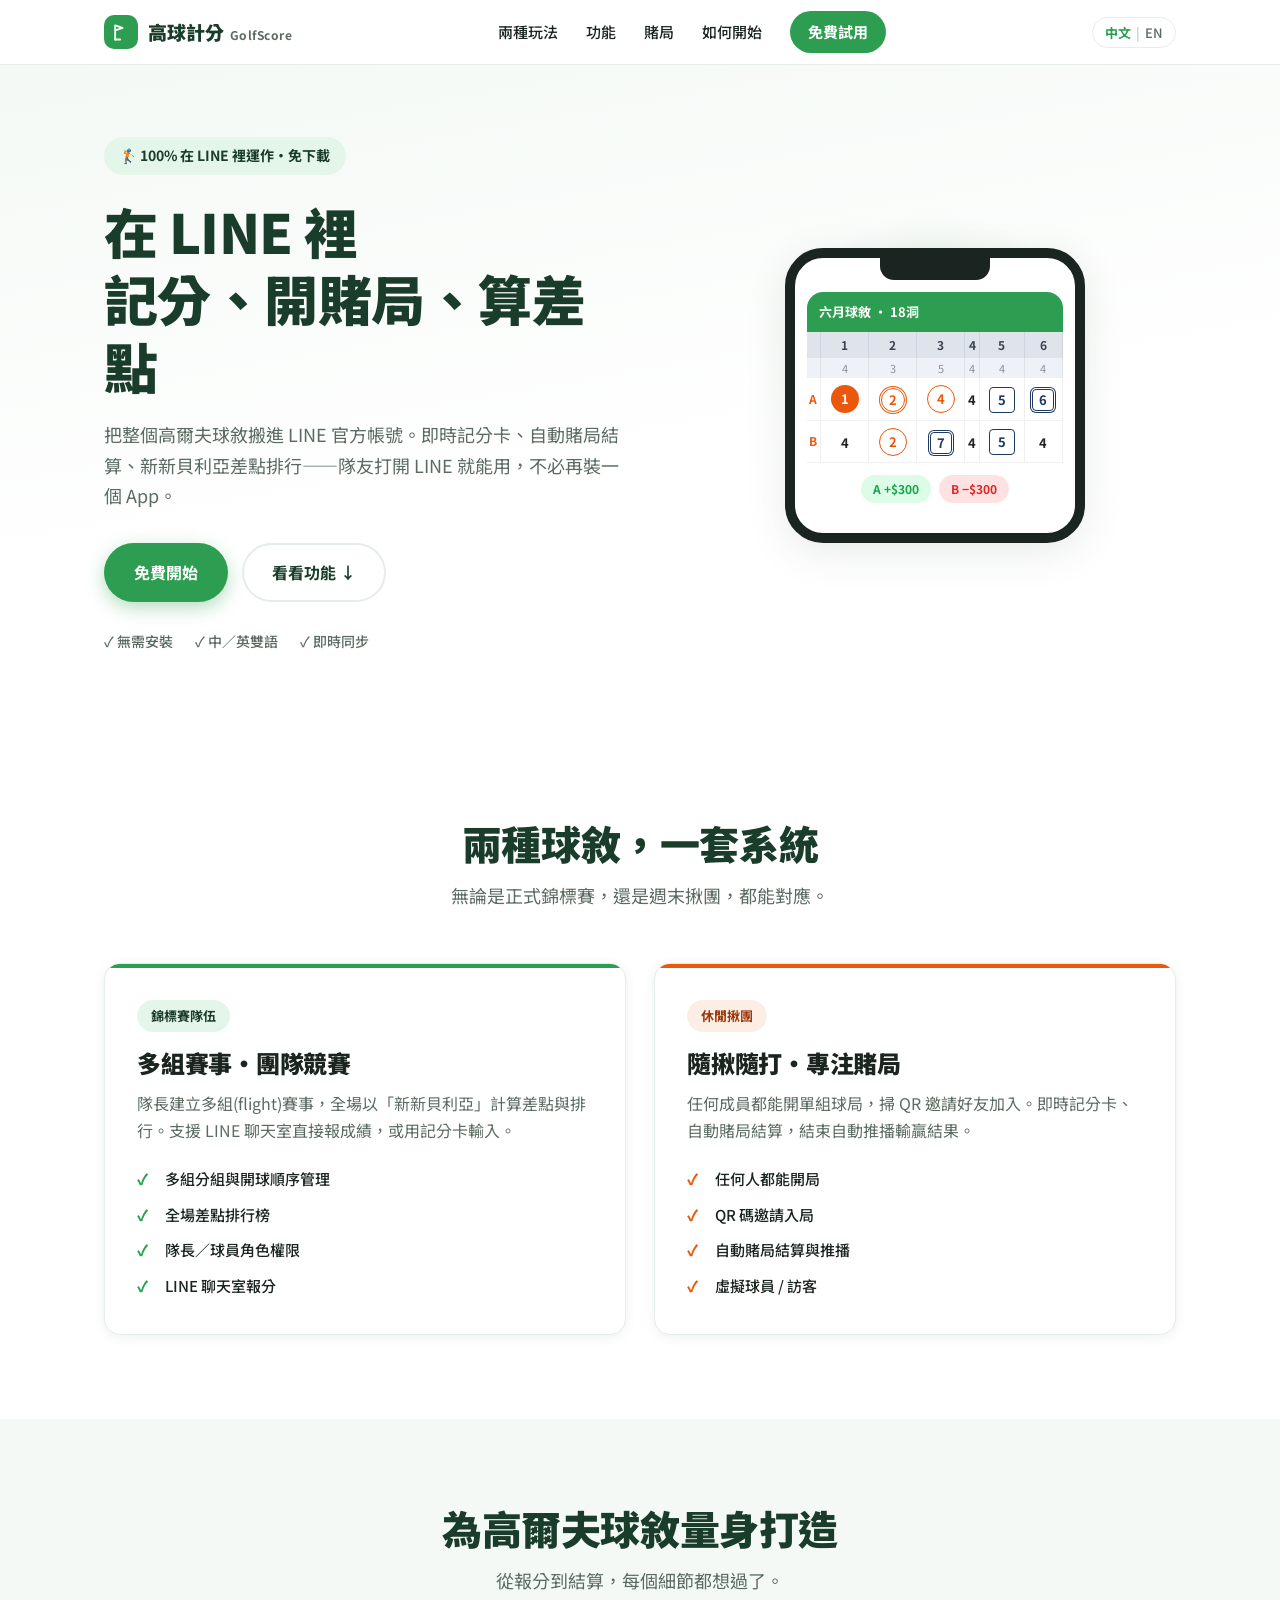
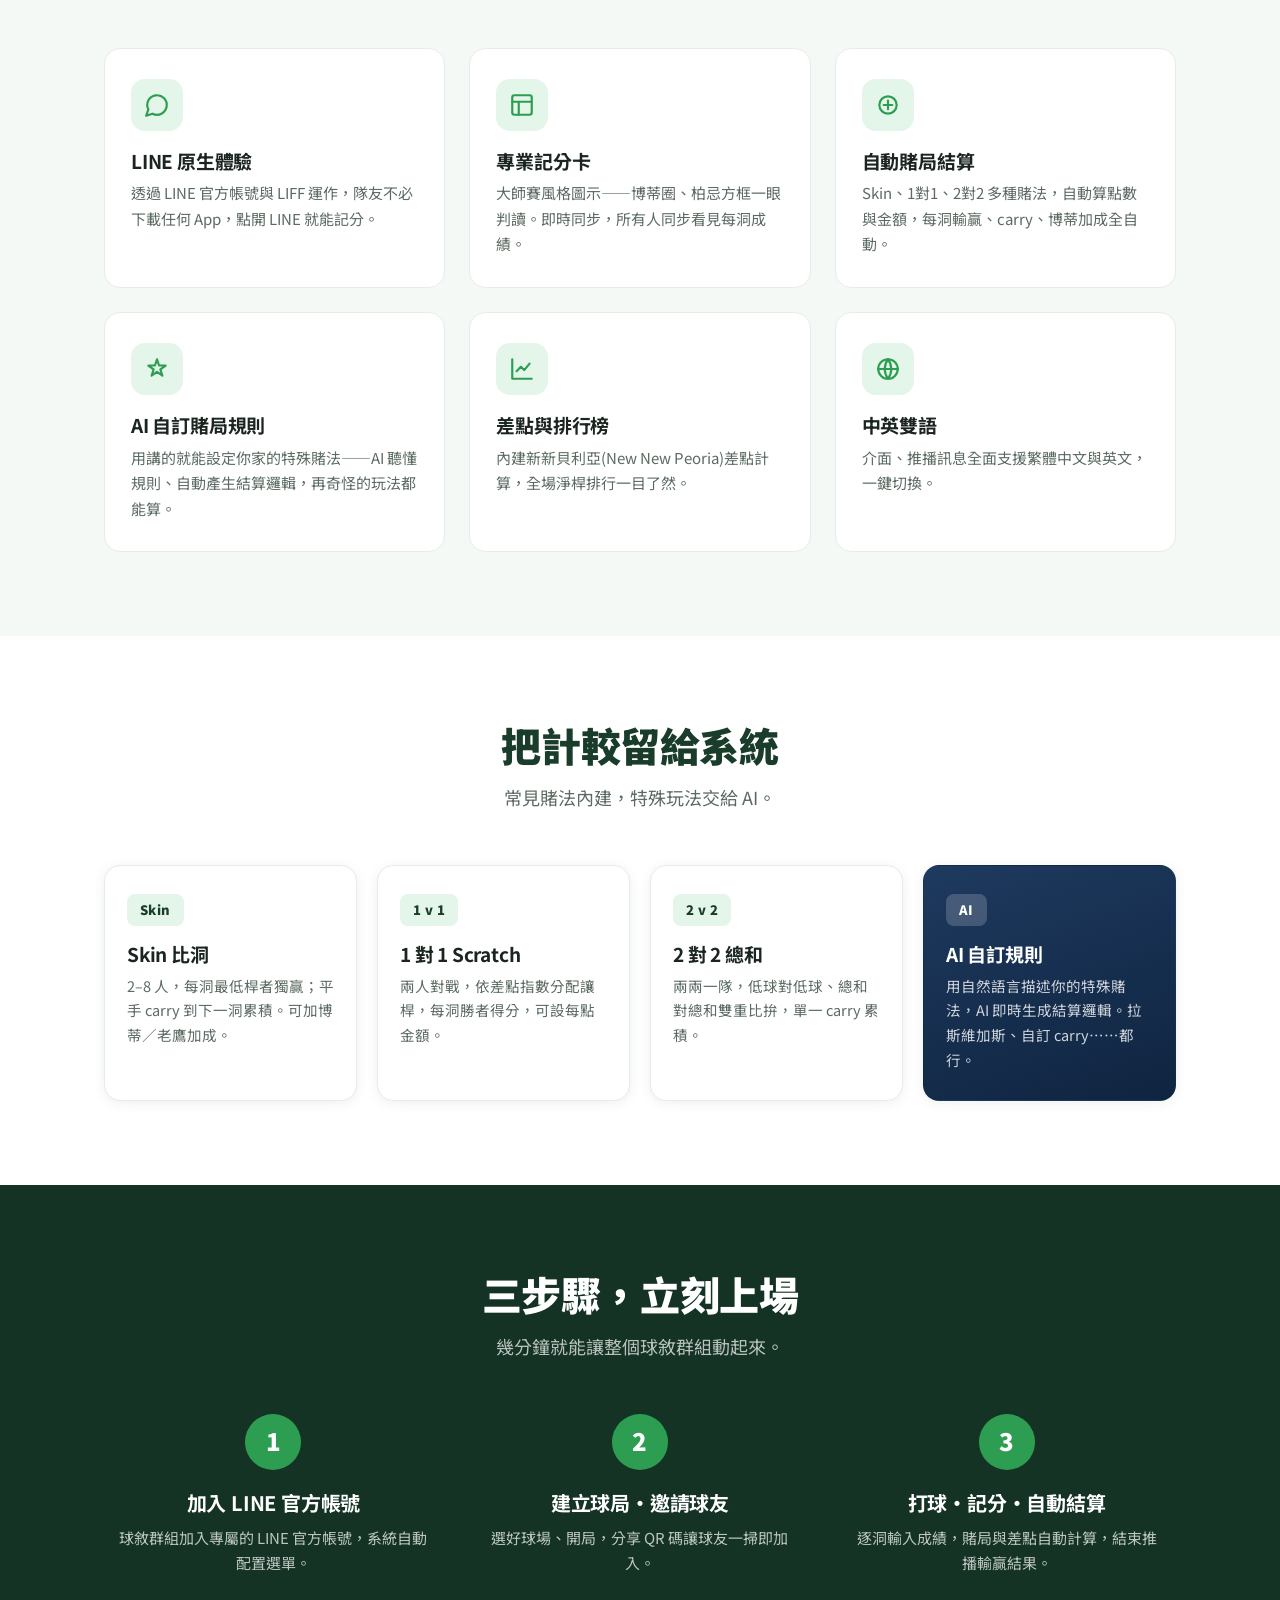
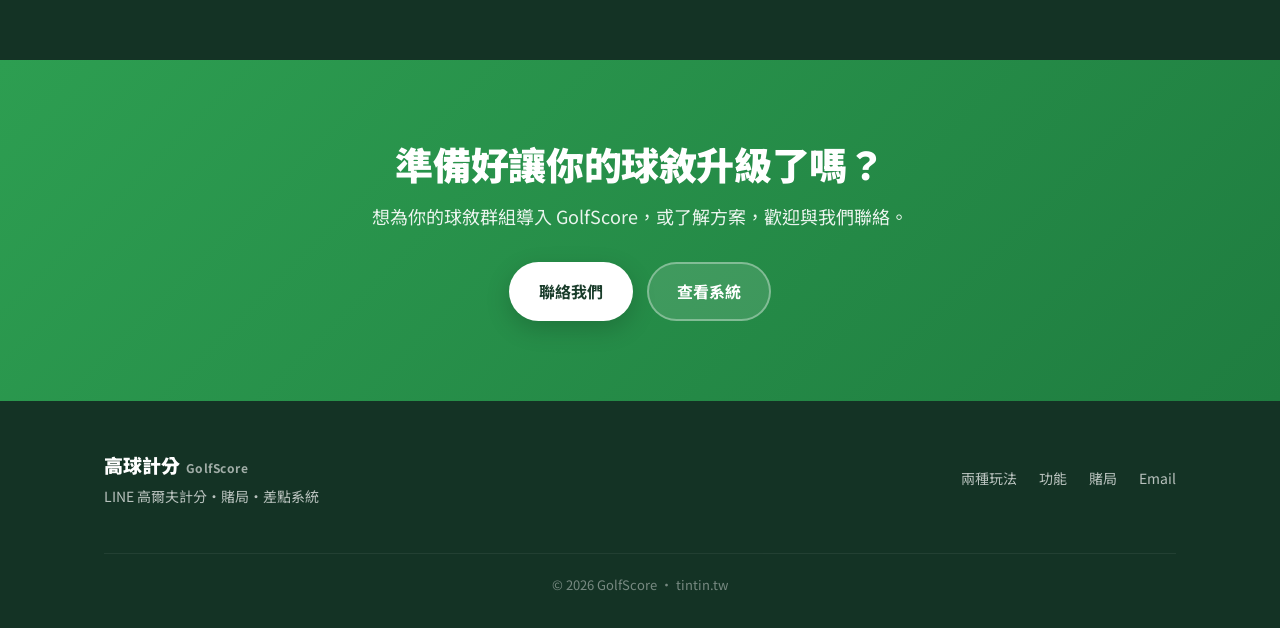
==== index.html @ c208f17c "Initial GolfScore marketing landing page Pure HTML/CSS/JS single-page site for the LINE golf scoring" ====
<!DOCTYPE html>
<html lang="zh-Hant">
<head>
  <meta charset="UTF-8" />
  <meta name="viewport" content="width=device-width, initial-scale=1.0" />
  <title>高球計分 GolfScore — LINE 高爾夫計分・賭局・差點系統</title>
  <meta name="description" content="不用安裝 App，直接在 LINE 裡記分。支援錦標賽多組賽事、休閒揪團、即時記分卡、Skin／1對1／2對2 賭局、AI 自訂規則與新新貝利亞差點。" />
  <meta name="theme-color" content="#2d9e51" />

  <!-- Open Graph -->
  <meta property="og:type" content="website" />
  <meta property="og:title" content="高球計分 GolfScore — LINE 高爾夫計分系統" />
  <meta property="og:description" content="不用安裝 App，直接在 LINE 裡記分、開賭局、算差點。" />
  <meta property="og:url" content="https://tintin.tw/" />

  <link rel="preconnect" href="https://fonts.googleapis.com" />
  <link rel="preconnect" href="https://fonts.gstatic.com" crossorigin />
  <link href="https://fonts.googleapis.com/css2?family=Noto+Sans+TC:wght@400;500;700;900&display=swap" rel="stylesheet" />
  <link rel="stylesheet" href="styles.css" />
</head>
<body>

  <!-- ───────────────────────── Nav ───────────────────────── -->
  <header class="nav" id="nav">
    <div class="container nav-inner">
      <a href="#top" class="brand">
        <span class="brand-mark" aria-hidden="true">
          <svg viewBox="0 0 24 24" width="20" height="20" fill="none" stroke="white" stroke-width="2.2" stroke-linecap="round" stroke-linejoin="round">
            <path d="M5 21V4l9 3-9 3" /><path d="M5 21h6" />
          </svg>
        </span>
        <span class="brand-name">高球計分<span class="brand-en">GolfScore</span></span>
      </a>

      <nav class="nav-links" id="navLinks">
        <a href="#modes" data-i18n="nav_modes">兩種玩法</a>
        <a href="#features" data-i18n="nav_features">功能</a>
        <a href="#betting" data-i18n="nav_betting">賭局</a>
        <a href="#how" data-i18n="nav_how">如何開始</a>
        <a href="#cta" class="nav-cta" data-i18n="nav_try">免費試用</a>
      </nav>

      <div class="nav-right">
        <button class="lang-toggle" id="langToggle" aria-label="Switch language">
          <span class="lang-zh">中文</span><span class="lang-sep">|</span><span class="lang-en">EN</span>
        </button>
        <button class="nav-burger" id="navBurger" aria-label="Menu">
          <span></span><span></span><span></span>
        </button>
      </div>
    </div>
  </header>

  <main id="top">

    <!-- ───────────────────────── Hero ───────────────────────── -->
    <section class="hero">
      <div class="container hero-inner">
        <div class="hero-copy reveal">
          <span class="pill" data-i18n="hero_pill">🏌️ 100% 在 LINE 裡運作・免下載</span>
          <h1 data-i18n="hero_title">在 LINE 裡<br>記分、開賭局、算差點</h1>
          <p class="hero-sub" data-i18n="hero_sub">把整個高爾夫球敘搬進 LINE 官方帳號。即時記分卡、自動賭局結算、新新貝利亞差點排行——隊友打開 LINE 就能用，不必再裝一個 App。</p>
          <div class="hero-actions">
            <a href="#cta" class="btn btn-primary" data-i18n="hero_cta1">免費開始</a>
            <a href="#features" class="btn btn-ghost" data-i18n="hero_cta2">看看功能 ↓</a>
          </div>
          <div class="hero-trust">
            <span data-i18n="hero_trust1">✓ 無需安裝</span>
            <span data-i18n="hero_trust2">✓ 中／英雙語</span>
            <span data-i18n="hero_trust3">✓ 即時同步</span>
          </div>
        </div>

        <!-- Phone mockup -->
        <div class="hero-phone reveal">
          <div class="phone">
            <div class="phone-notch"></div>
            <div class="phone-screen">
              <div class="pscore-head">
                <span data-i18n="phone_round">六月球敘 · 18洞</span>
              </div>
              <table class="pscore">
                <thead>
                  <tr class="ph-row"><th></th><th>1</th><th>2</th><th>3</th><th>4</th><th>5</th><th>6</th></tr>
                  <tr class="pp-row"><th></th><td>4</td><td>3</td><td>5</td><td>4</td><td>4</td><td>4</td></tr>
                </thead>
                <tbody>
                  <tr>
                    <td class="pa">A</td>
                    <td><span class="sc filled-c">1</span></td>
                    <td><span class="sc dbl-c">2</span></td>
                    <td><span class="sc thin-c">4</span></td>
                    <td><span class="sc par">4</span></td>
                    <td><span class="sc thin-s">5</span></td>
                    <td><span class="sc dbl-s">6</span></td>
                  </tr>
                  <tr>
                    <td class="pa">B</td>
                    <td><span class="sc par">4</span></td>
                    <td><span class="sc thin-c">2</span></td>
                    <td><span class="sc dbl-s">7</span></td>
                    <td><span class="sc par">4</span></td>
                    <td><span class="sc thin-s">5</span></td>
                    <td><span class="sc par">4</span></td>
                  </tr>
                </tbody>
              </table>
              <div class="pchip-row">
                <span class="pchip win">A +$300</span>
                <span class="pchip lose">B −$300</span>
              </div>
            </div>
          </div>
          <div class="phone-glow"></div>
        </div>
      </div>
    </section>

    <!-- ───────────────────────── Modes ───────────────────────── -->
    <section class="section" id="modes">
      <div class="container">
        <div class="section-head reveal">
          <h2 data-i18n="modes_title">兩種球敘，一套系統</h2>
          <p data-i18n="modes_sub">無論是正式錦標賽，還是週末揪團，都能對應。</p>
        </div>
        <div class="mode-grid">
          <div class="mode-card mode-tournament reveal">
            <div class="mode-tag" data-i18n="mode_t_tag">錦標賽隊伍</div>
            <h3 data-i18n="mode_t_title">多組賽事・團隊競賽</h3>
            <p data-i18n="mode_t_desc">隊長建立多組(flight)賽事，全場以「新新貝利亞」計算差點與排行。支援 LINE 聊天室直接報成績，或用記分卡輸入。</p>
            <ul class="mode-list">
              <li data-i18n="mode_t_1">多組分組與開球順序管理</li>
              <li data-i18n="mode_t_2">全場差點排行榜</li>
              <li data-i18n="mode_t_3">隊長／球員角色權限</li>
              <li data-i18n="mode_t_4">LINE 聊天室報分</li>
            </ul>
          </div>
          <div class="mode-card mode-casual reveal">
            <div class="mode-tag" data-i18n="mode_c_tag">休閒揪團</div>
            <h3 data-i18n="mode_c_title">隨揪隨打・專注賭局</h3>
            <p data-i18n="mode_c_desc">任何成員都能開單組球局，掃 QR 邀請好友加入。即時記分卡、自動賭局結算，結束自動推播輸贏結果。</p>
            <ul class="mode-list">
              <li data-i18n="mode_c_1">任何人都能開局</li>
              <li data-i18n="mode_c_2">QR 碼邀請入局</li>
              <li data-i18n="mode_c_3">自動賭局結算與推播</li>
              <li data-i18n="mode_c_4">虛擬球員 / 訪客</li>
            </ul>
          </div>
        </div>
      </div>
    </section>

    <!-- ───────────────────────── Features ───────────────────────── -->
    <section class="section section-tint" id="features">
      <div class="container">
        <div class="section-head reveal">
          <h2 data-i18n="feat_title">為高爾夫球敘量身打造</h2>
          <p data-i18n="feat_sub">從報分到結算，每個細節都想過了。</p>
        </div>
        <div class="feature-grid">
          <div class="feature reveal">
            <div class="feature-ic">
              <svg viewBox="0 0 24 24" fill="none" stroke="currentColor" stroke-width="2" stroke-linecap="round" stroke-linejoin="round"><path d="M7.9 20A9 9 0 1 0 4 16.1L2 22Z"/></svg>
            </div>
            <h3 data-i18n="feat_1_t">LINE 原生體驗</h3>
            <p data-i18n="feat_1_d">透過 LINE 官方帳號與 LIFF 運作，隊友不必下載任何 App，點開 LINE 就能記分。</p>
          </div>
          <div class="feature reveal">
            <div class="feature-ic">
              <svg viewBox="0 0 24 24" fill="none" stroke="currentColor" stroke-width="2" stroke-linecap="round" stroke-linejoin="round"><rect x="3" y="3" width="18" height="18" rx="2"/><path d="M3 9h18M9 21V9"/></svg>
            </div>
            <h3 data-i18n="feat_2_t">專業記分卡</h3>
            <p data-i18n="feat_2_d">大師賽風格圖示——博蒂圈、柏忌方框一眼判讀。即時同步，所有人同步看見每洞成績。</p>
          </div>
          <div class="feature reveal">
            <div class="feature-ic">
              <svg viewBox="0 0 24 24" fill="none" stroke="currentColor" stroke-width="2" stroke-linecap="round" stroke-linejoin="round"><circle cx="12" cy="12" r="8"/><path d="M12 8v8M8 12h8"/></svg>
            </div>
            <h3 data-i18n="feat_3_t">自動賭局結算</h3>
            <p data-i18n="feat_3_d">Skin、1對1、2對2 多種賭法，自動算點數與金額，每洞輸贏、carry、博蒂加成全自動。</p>
          </div>
          <div class="feature reveal">
            <div class="feature-ic">
              <svg viewBox="0 0 24 24" fill="none" stroke="currentColor" stroke-width="2" stroke-linecap="round" stroke-linejoin="round"><path d="M12 3l1.9 5.8H20l-4.9 3.6 1.9 5.8L12 14.6 7 18.2l1.9-5.8L4 8.8h6.1z"/></svg>
            </div>
            <h3 data-i18n="feat_4_t">AI 自訂賭局規則</h3>
            <p data-i18n="feat_4_d">用講的就能設定你家的特殊賭法——AI 聽懂規則、自動產生結算邏輯，再奇怪的玩法都能算。</p>
          </div>
          <div class="feature reveal">
            <div class="feature-ic">
              <svg viewBox="0 0 24 24" fill="none" stroke="currentColor" stroke-width="2" stroke-linecap="round" stroke-linejoin="round"><path d="M3 3v18h18"/><path d="M7 14l4-4 3 3 5-6"/></svg>
            </div>
            <h3 data-i18n="feat_5_t">差點與排行榜</h3>
            <p data-i18n="feat_5_d">內建新新貝利亞(New New Peoria)差點計算，全場淨桿排行一目了然。</p>
          </div>
          <div class="feature reveal">
            <div class="feature-ic">
              <svg viewBox="0 0 24 24" fill="none" stroke="currentColor" stroke-width="2" stroke-linecap="round" stroke-linejoin="round"><circle cx="12" cy="12" r="9"/><path d="M3 12h18M12 3a15 15 0 0 1 0 18M12 3a15 15 0 0 0 0 18"/></svg>
            </div>
            <h3 data-i18n="feat_6_t">中英雙語</h3>
            <p data-i18n="feat_6_d">介面、推播訊息全面支援繁體中文與英文，一鍵切換。</p>
          </div>
        </div>
      </div>
    </section>

    <!-- ───────────────────────── Betting ───────────────────────── -->
    <section class="section" id="betting">
      <div class="container">
        <div class="section-head reveal">
          <h2 data-i18n="bet_title">把計較留給系統</h2>
          <p data-i18n="bet_sub">常見賭法內建，特殊玩法交給 AI。</p>
        </div>
        <div class="bet-grid">
          <div class="bet-card reveal">
            <span class="bet-badge">Skin</span>
            <h3 data-i18n="bet_skin_t">Skin 比洞</h3>
            <p data-i18n="bet_skin_d">2–8 人，每洞最低桿者獨贏；平手 carry 到下一洞累積。可加博蒂／老鷹加成。</p>
          </div>
          <div class="bet-card reveal">
            <span class="bet-badge">1 v 1</span>
            <h3 data-i18n="bet_one_t">1 對 1 Scratch</h3>
            <p data-i18n="bet_one_d">兩人對戰，依差點指數分配讓桿，每洞勝者得分，可設每點金額。</p>
          </div>
          <div class="bet-card reveal">
            <span class="bet-badge">2 v 2</span>
            <h3 data-i18n="bet_best_t">2 對 2 總和</h3>
            <p data-i18n="bet_best_d">兩兩一隊，低球對低球、總和對總和雙重比拚，單一 carry 累積。</p>
          </div>
          <div class="bet-card bet-ai reveal">
            <span class="bet-badge ai">AI</span>
            <h3 data-i18n="bet_ai_t">AI 自訂規則</h3>
            <p data-i18n="bet_ai_d">用自然語言描述你的特殊賭法，AI 即時生成結算邏輯。拉斯維加斯、自訂 carry⋯⋯都行。</p>
          </div>
        </div>
      </div>
    </section>

    <!-- ───────────────────────── How it works ───────────────────────── -->
    <section class="section section-dark" id="how">
      <div class="container">
        <div class="section-head reveal">
          <h2 data-i18n="how_title">三步驟，立刻上場</h2>
          <p data-i18n="how_sub">幾分鐘就能讓整個球敘群組動起來。</p>
        </div>
        <div class="step-grid">
          <div class="step reveal">
            <div class="step-num">1</div>
            <h3 data-i18n="how_1_t">加入 LINE 官方帳號</h3>
            <p data-i18n="how_1_d">球敘群組加入專屬的 LINE 官方帳號，系統自動配置選單。</p>
          </div>
          <div class="step reveal">
            <div class="step-num">2</div>
            <h3 data-i18n="how_2_t">建立球局・邀請球友</h3>
            <p data-i18n="how_2_d">選好球場、開局，分享 QR 碼讓球友一掃即加入。</p>
          </div>
          <div class="step reveal">
            <div class="step-num">3</div>
            <h3 data-i18n="how_3_t">打球・記分・自動結算</h3>
            <p data-i18n="how_3_d">逐洞輸入成績，賭局與差點自動計算，結束推播輸贏結果。</p>
          </div>
        </div>
      </div>
    </section>

    <!-- ───────────────────────── CTA ───────────────────────── -->
    <section class="cta" id="cta">
      <div class="container cta-inner reveal">
        <h2 data-i18n="cta_title">準備好讓你的球敘升級了嗎？</h2>
        <p data-i18n="cta_sub">想為你的球敘群組導入 GolfScore，或了解方案，歡迎與我們聯絡。</p>
        <div class="cta-actions">
          <a href="mailto:hello@tintin.tw" class="btn btn-primary" data-i18n="cta_btn1">聯絡我們</a>
          <a href="https://golf.tintin.tw" class="btn btn-ghost-light" data-i18n="cta_btn2">查看系統</a>
        </div>
      </div>
    </section>

  </main>

  <!-- ───────────────────────── Footer ───────────────────────── -->
  <footer class="footer">
    <div class="container footer-inner">
      <div class="footer-brand">
        <span class="brand-name">高球計分<span class="brand-en">GolfScore</span></span>
        <p data-i18n="footer_tag">LINE 高爾夫計分・賭局・差點系統</p>
      </div>
      <div class="footer-links">
        <a href="#modes" data-i18n="nav_modes">兩種玩法</a>
        <a href="#features" data-i18n="nav_features">功能</a>
        <a href="#betting" data-i18n="nav_betting">賭局</a>
        <a href="mailto:hello@tintin.tw">Email</a>
      </div>
      <p class="footer-copy">© <span id="year"></span> GolfScore · tintin.tw</p>
    </div>
  </footer>

  <script src="script.js"></script>
</body>
</html>
---- styles.css ----
:root {
  --green: #2d9e51;
  --green-dark: #1a3d2b;
  --green-deep: #143325;
  --navy: #1e3a5f;
  --orange: #ea580c;
  --ink: #1b2520;
  --muted: #5c6b62;
  --line: #e6ece8;
  --bg-tint: #f4f9f5;
  --white: #fff;
  --radius: 16px;
  --shadow: 0 10px 40px rgba(26, 61, 43, 0.10);
  --shadow-sm: 0 2px 12px rgba(26, 61, 43, 0.08);
  --maxw: 1120px;
  --font: 'Noto Sans TC', -apple-system, BlinkMacSystemFont, 'Segoe UI', sans-serif;
}

* { margin: 0; padding: 0; box-sizing: border-box; }

html { scroll-behavior: smooth; }

body {
  font-family: var(--font);
  color: var(--ink);
  background: var(--white);
  line-height: 1.7;
  -webkit-font-smoothing: antialiased;
}

.container { width: 100%; max-width: var(--maxw); margin: 0 auto; padding: 0 24px; }

a { color: inherit; text-decoration: none; }

h1, h2, h3 { line-height: 1.25; letter-spacing: -0.01em; }

/* ───────────── Buttons ───────────── */
.btn {
  display: inline-flex; align-items: center; justify-content: center;
  padding: 14px 28px; border-radius: 999px; font-weight: 700; font-size: 16px;
  cursor: pointer; transition: transform .15s ease, box-shadow .15s ease, background .15s ease;
  border: 2px solid transparent; white-space: nowrap;
}
.btn:active { transform: scale(.97); }
.btn-primary { background: var(--green); color: #fff; box-shadow: 0 6px 18px rgba(45,158,81,.35); }
.btn-primary:hover { background: #268a46; box-shadow: 0 8px 24px rgba(45,158,81,.45); }
.btn-ghost { background: transparent; color: var(--green-dark); border-color: var(--line); }
.btn-ghost:hover { border-color: var(--green); color: var(--green); }
.btn-ghost-light { background: rgba(255,255,255,.12); color: #fff; border-color: rgba(255,255,255,.35); }
.btn-ghost-light:hover { background: rgba(255,255,255,.22); }

/* ───────────── Nav ───────────── */
.nav {
  position: sticky; top: 0; z-index: 100;
  background: rgba(255,255,255,.86); backdrop-filter: saturate(180%) blur(12px);
  border-bottom: 1px solid var(--line);
}
.nav-inner { display: flex; align-items: center; justify-content: space-between; height: 64px; }
.brand { display: flex; align-items: center; gap: 10px; }
.brand-mark {
  width: 34px; height: 34px; border-radius: 10px; background: var(--green);
  display: flex; align-items: center; justify-content: center; flex-shrink: 0;
}
.brand-name { font-weight: 900; font-size: 19px; color: var(--green-dark); display: flex; align-items: baseline; gap: 6px; }
.brand-en { font-size: 12px; font-weight: 700; color: var(--muted); letter-spacing: .04em; }

.nav-links { display: flex; align-items: center; gap: 28px; }
.nav-links a { font-weight: 500; font-size: 15px; color: var(--ink); transition: color .15s; }
.nav-links a:hover { color: var(--green); }
.nav-cta {
  background: var(--green); color: #fff !important; padding: 8px 18px; border-radius: 999px;
  font-weight: 700 !important;
}
.nav-cta:hover { background: #268a46; }

.nav-right { display: flex; align-items: center; gap: 12px; }
.lang-toggle {
  background: transparent; border: 1px solid var(--line); border-radius: 999px;
  padding: 5px 12px; font-size: 13px; font-weight: 500; cursor: pointer; color: var(--muted);
  font-family: var(--font);
}
.lang-toggle .lang-sep { margin: 0 5px; opacity: .4; }
.lang-toggle .active { color: var(--green); font-weight: 700; }

.nav-burger { display: none; flex-direction: column; gap: 5px; background: none; border: none; cursor: pointer; padding: 6px; }
.nav-burger span { width: 22px; height: 2px; background: var(--green-dark); border-radius: 2px; transition: .25s; }

/* ───────────── Hero ───────────── */
.hero { padding: 72px 0 80px; background: linear-gradient(170deg, #f4f9f5 0%, #fff 60%); overflow: hidden; }
.hero-inner { display: grid; grid-template-columns: 1.05fr .95fr; gap: 56px; align-items: center; }
.pill {
  display: inline-block; background: #e4f5ea; color: var(--green-dark);
  padding: 7px 16px; border-radius: 999px; font-size: 14px; font-weight: 700; margin-bottom: 22px;
}
.hero h1 { font-size: clamp(34px, 5vw, 54px); font-weight: 900; color: var(--green-dark); margin-bottom: 20px; }
.hero-sub { font-size: 18px; color: var(--muted); max-width: 520px; margin-bottom: 32px; }
.hero-actions { display: flex; gap: 14px; flex-wrap: wrap; margin-bottom: 28px; }
.hero-trust { display: flex; gap: 22px; flex-wrap: wrap; font-size: 14px; color: var(--muted); font-weight: 500; }

/* Phone mockup */
.hero-phone { position: relative; display: flex; justify-content: center; }
.phone {
  position: relative; width: 300px; background: #fff; border-radius: 38px;
  border: 10px solid #1a2420; box-shadow: var(--shadow); padding: 14px 12px 18px; z-index: 2;
}
.phone-notch { width: 110px; height: 22px; background: #1a2420; border-radius: 0 0 14px 14px; margin: -14px auto 12px; }
.phone-screen { border-radius: 16px; overflow: hidden; }
.pscore-head { background: var(--green); color: #fff; font-size: 13px; font-weight: 700; padding: 9px 12px; border-radius: 10px 10px 0 0; }
.pscore { width: 100%; border-collapse: collapse; }
.pscore th, .pscore td { text-align: center; }
.ph-row th { background: #dfe4ea; color: #3a4452; font-size: 12px; font-weight: 700; height: 26px; border-right: 1px solid #cdd4dd; }
.pp-row th, .pp-row td { background: #eef1f5; color: #8a93a0; font-size: 11px; height: 20px; border-right: 1px solid #dde2e8; }
.pscore tbody td { height: 42px; border-right: 1px solid #f0f0f0; border-bottom: 1px solid #f0f0f0; }
.pa { font-weight: 700; color: var(--orange); font-size: 12px; }
.sc { display: inline-flex; align-items: center; justify-content: center; font-size: 13px; font-weight: 700; box-sizing: border-box; }
.filled-c { width: 28px; height: 28px; border-radius: 50%; background: var(--orange); color: #fff; }
.dbl-c { width: 24px; height: 24px; border-radius: 50%; border: 1px solid var(--orange); background: #fff; color: var(--orange); box-shadow: 0 0 0 1px #fff, 0 0 0 2px var(--orange); }
.thin-c { width: 28px; height: 28px; border-radius: 50%; border: 1px solid var(--orange); background: #fff; color: var(--orange); }
.par { color: #222; }
.thin-s { width: 26px; height: 26px; border-radius: 4px; border: 1px solid var(--navy); background: #fff; color: var(--navy); }
.dbl-s { width: 22px; height: 22px; border-radius: 4px; border: 1px solid var(--navy); background: #fff; color: var(--navy); box-shadow: 0 0 0 1px #fff, 0 0 0 2px var(--navy); }
.pchip-row { display: flex; gap: 8px; padding: 12px 10px; justify-content: center; }
.pchip { font-size: 12px; font-weight: 700; padding: 4px 12px; border-radius: 999px; }
.pchip.win { background: #dcfce7; color: #16a34a; }
.pchip.lose { background: #fee2e2; color: #dc2626; }
.phone-glow { position: absolute; width: 340px; height: 340px; background: radial-gradient(circle, rgba(45,158,81,.18), transparent 65%); top: 40%; left: 50%; transform: translate(-50%,-50%); z-index: 1; }

/* ───────────── Section ───────────── */
.section { padding: 84px 0; }
.section-tint { background: var(--bg-tint); }
.section-head { text-align: center; max-width: 640px; margin: 0 auto 52px; }
.section-head h2 { font-size: clamp(28px, 4vw, 40px); font-weight: 900; color: var(--green-dark); margin-bottom: 12px; }
.section-head p { font-size: 18px; color: var(--muted); }

/* ───────────── Modes ───────────── */
.mode-grid { display: grid; grid-template-columns: 1fr 1fr; gap: 28px; }
.mode-card { background: #fff; border: 1px solid var(--line); border-radius: var(--radius); padding: 36px 32px; box-shadow: var(--shadow-sm); position: relative; overflow: hidden; }
.mode-card::before { content: ""; position: absolute; top: 0; left: 0; right: 0; height: 4px; }
.mode-tournament::before { background: var(--green); }
.mode-casual::before { background: var(--orange); }
.mode-tag { display: inline-block; font-size: 13px; font-weight: 700; padding: 5px 14px; border-radius: 999px; margin-bottom: 16px; }
.mode-tournament .mode-tag { background: #e4f5ea; color: var(--green-dark); }
.mode-casual .mode-tag { background: #fdeee5; color: #9a3a0c; }
.mode-card h3 { font-size: 24px; font-weight: 900; color: var(--ink); margin-bottom: 12px; }
.mode-card > p { color: var(--muted); margin-bottom: 22px; }
.mode-list { list-style: none; display: flex; flex-direction: column; gap: 10px; }
.mode-list li { position: relative; padding-left: 28px; font-size: 15px; font-weight: 500; }
.mode-list li::before { content: "✓"; position: absolute; left: 0; top: 0; font-weight: 900; }
.mode-tournament .mode-list li::before { color: var(--green); }
.mode-casual .mode-list li::before { color: var(--orange); }

/* ───────────── Features ───────────── */
.feature-grid { display: grid; grid-template-columns: repeat(3, 1fr); gap: 24px; }
.feature { background: #fff; border: 1px solid var(--line); border-radius: var(--radius); padding: 30px 26px; transition: transform .2s ease, box-shadow .2s ease; }
.feature:hover { transform: translateY(-4px); box-shadow: var(--shadow); }
.feature-ic { width: 52px; height: 52px; border-radius: 14px; background: #e4f5ea; color: var(--green); display: flex; align-items: center; justify-content: center; margin-bottom: 18px; }
.feature-ic svg { width: 26px; height: 26px; }
.feature h3 { font-size: 19px; font-weight: 700; margin-bottom: 8px; }
.feature p { color: var(--muted); font-size: 15px; }

/* ───────────── Betting ───────────── */
.bet-grid { display: grid; grid-template-columns: repeat(4, 1fr); gap: 20px; }
.bet-card { background: #fff; border: 1px solid var(--line); border-radius: var(--radius); padding: 28px 22px; box-shadow: var(--shadow-sm); }
.bet-ai { background: linear-gradient(160deg, #1e3a5f, #0f2440); color: #fff; border-color: transparent; }
.bet-badge { display: inline-block; font-size: 13px; font-weight: 900; padding: 5px 13px; border-radius: 8px; background: #e4f5ea; color: var(--green-dark); margin-bottom: 16px; letter-spacing: .03em; }
.bet-badge.ai { background: rgba(255,255,255,.18); color: #fff; }
.bet-card h3 { font-size: 19px; font-weight: 700; margin-bottom: 8px; }
.bet-card p { font-size: 14.5px; color: var(--muted); }
.bet-ai p { color: rgba(255,255,255,.8); }

/* ───────────── How (dark) ───────────── */
.section-dark { background: var(--green-deep); }
.section-dark .section-head h2 { color: #fff; }
.section-dark .section-head p { color: rgba(255,255,255,.7); }
.step-grid { display: grid; grid-template-columns: repeat(3, 1fr); gap: 28px; }
.step { text-align: center; padding: 0 12px; }
.step-num { width: 56px; height: 56px; border-radius: 50%; background: var(--green); color: #fff; font-size: 24px; font-weight: 900; display: flex; align-items: center; justify-content: center; margin: 0 auto 20px; }
.step h3 { font-size: 20px; font-weight: 700; color: #fff; margin-bottom: 10px; }
.step p { color: rgba(255,255,255,.72); font-size: 15px; }

/* ───────────── CTA ───────────── */
.cta { background: linear-gradient(135deg, var(--green), #1f7d40); padding: 80px 0; text-align: center; }
.cta-inner { max-width: 640px; }
.cta h2 { font-size: clamp(28px, 4vw, 38px); font-weight: 900; color: #fff; margin-bottom: 14px; }
.cta p { font-size: 18px; color: rgba(255,255,255,.9); margin-bottom: 30px; }
.cta-actions { display: flex; gap: 14px; justify-content: center; flex-wrap: wrap; }
.cta .btn-primary { background: #fff; color: var(--green-dark); box-shadow: 0 8px 24px rgba(0,0,0,.18); }
.cta .btn-primary:hover { background: #f0f0f0; }

/* ───────────── Footer ───────────── */
.footer { background: var(--green-deep); color: rgba(255,255,255,.7); padding: 48px 0 32px; }
.footer-inner { display: flex; flex-wrap: wrap; gap: 24px; align-items: center; justify-content: space-between; }
.footer-brand .brand-name { color: #fff; }
.footer-brand .brand-en { color: rgba(255,255,255,.6); }
.footer-brand p { font-size: 14px; margin-top: 4px; }
.footer-links { display: flex; gap: 22px; }
.footer-links a { font-size: 14px; transition: color .15s; }
.footer-links a:hover { color: #fff; }
.footer-copy { width: 100%; text-align: center; font-size: 13px; opacity: .6; margin-top: 20px; padding-top: 20px; border-top: 1px solid rgba(255,255,255,.1); }

/* ───────────── Reveal animation ───────────── */
.reveal { opacity: 0; transform: translateY(24px); transition: opacity .6s ease, transform .6s ease; }
.reveal.in { opacity: 1; transform: none; }

/* ───────────── Responsive ───────────── */
@media (max-width: 900px) {
  .hero-inner { grid-template-columns: 1fr; gap: 40px; text-align: center; }
  .hero-copy { order: 1; }
  .hero-phone { order: 2; }
  .hero-sub { margin-left: auto; margin-right: auto; }
  .hero-actions, .hero-trust { justify-content: center; }
  .feature-grid { grid-template-columns: 1fr 1fr; }
  .bet-grid { grid-template-columns: 1fr 1fr; }
}

@media (max-width: 680px) {
  .nav-links {
    position: fixed; top: 64px; left: 0; right: 0; background: #fff;
    flex-direction: column; gap: 0; padding: 8px 0; border-bottom: 1px solid var(--line);
    box-shadow: var(--shadow); transform: translateY(-120%); transition: transform .28s ease;
  }
  .nav-links.open { transform: translateY(0); }
  .nav-links a { padding: 14px 24px; width: 100%; }
  .nav-cta { margin: 8px 24px; text-align: center; }
  .nav-burger { display: flex; }
  .mode-grid { grid-template-columns: 1fr; }
  .feature-grid { grid-template-columns: 1fr; }
  .bet-grid { grid-template-columns: 1fr; }
  .step-grid { grid-template-columns: 1fr; gap: 36px; }
  .section { padding: 60px 0; }
  .hero { padding: 48px 0 60px; }
}
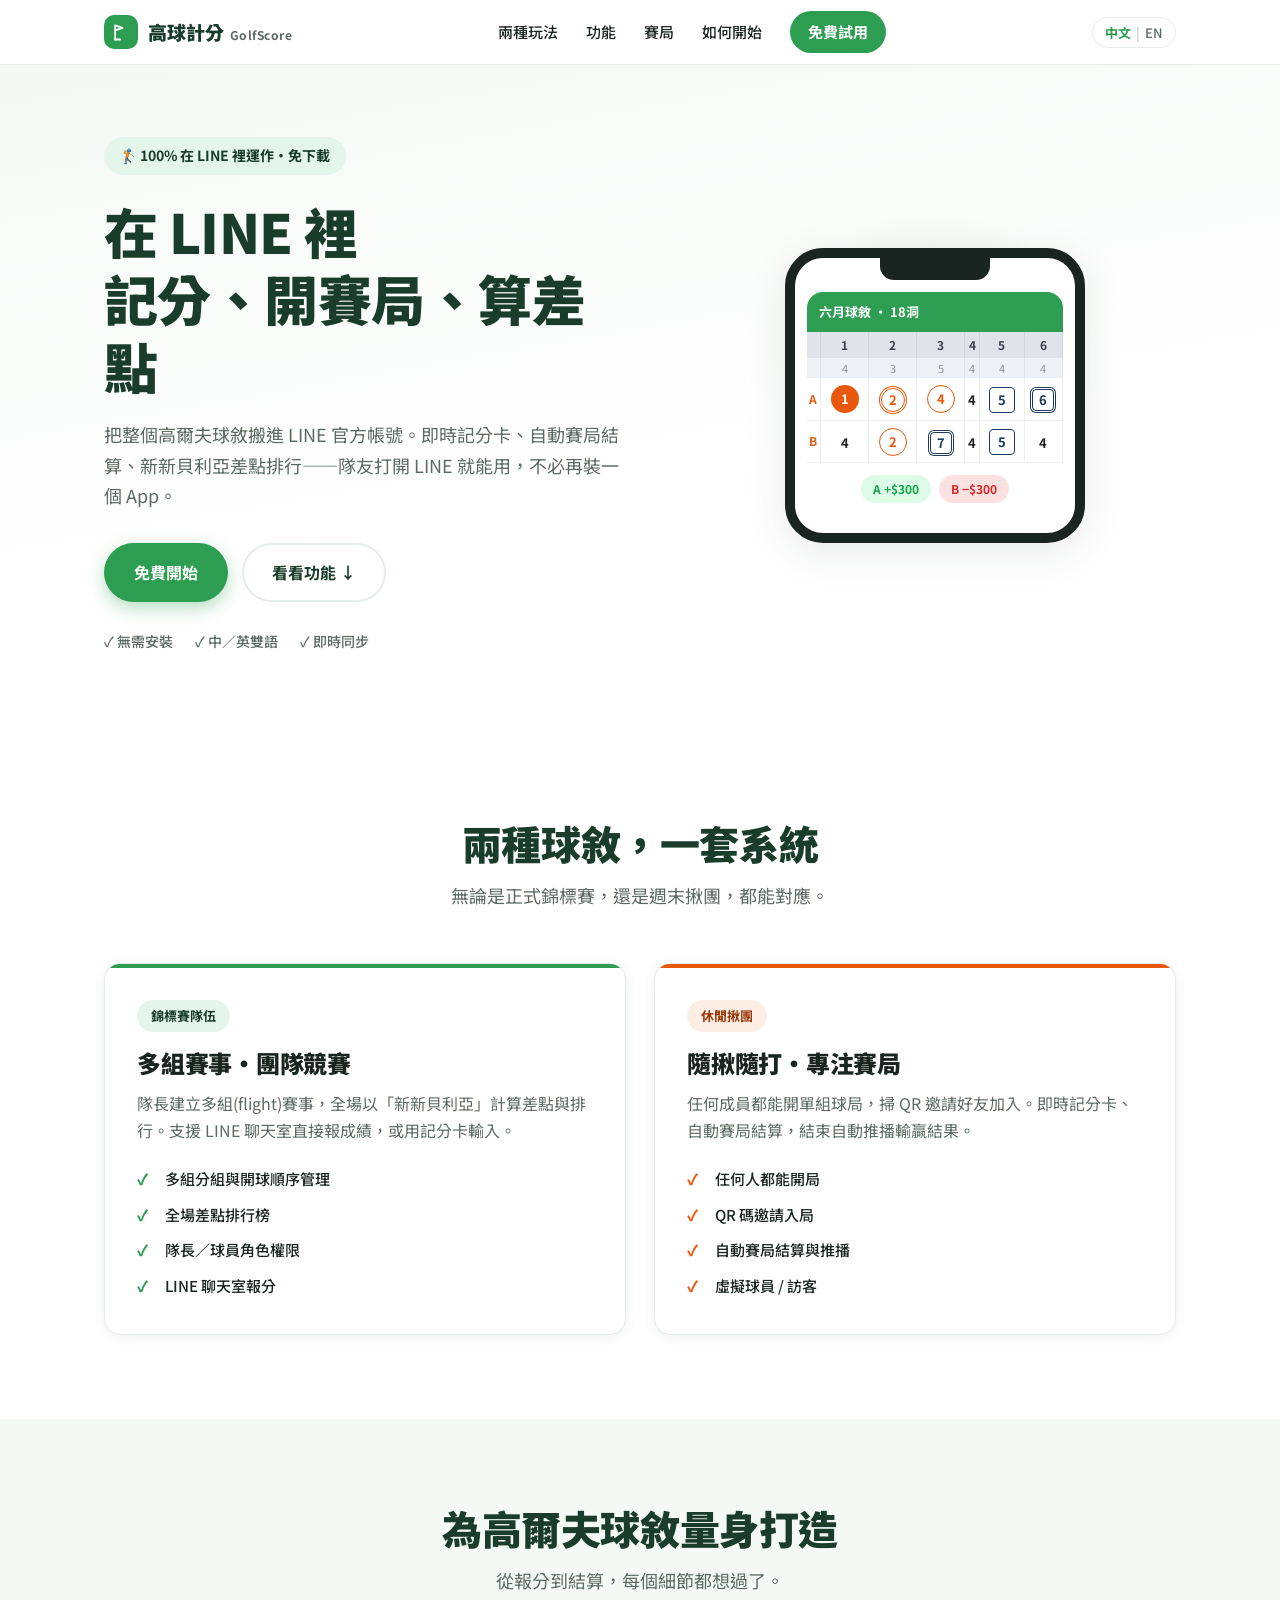
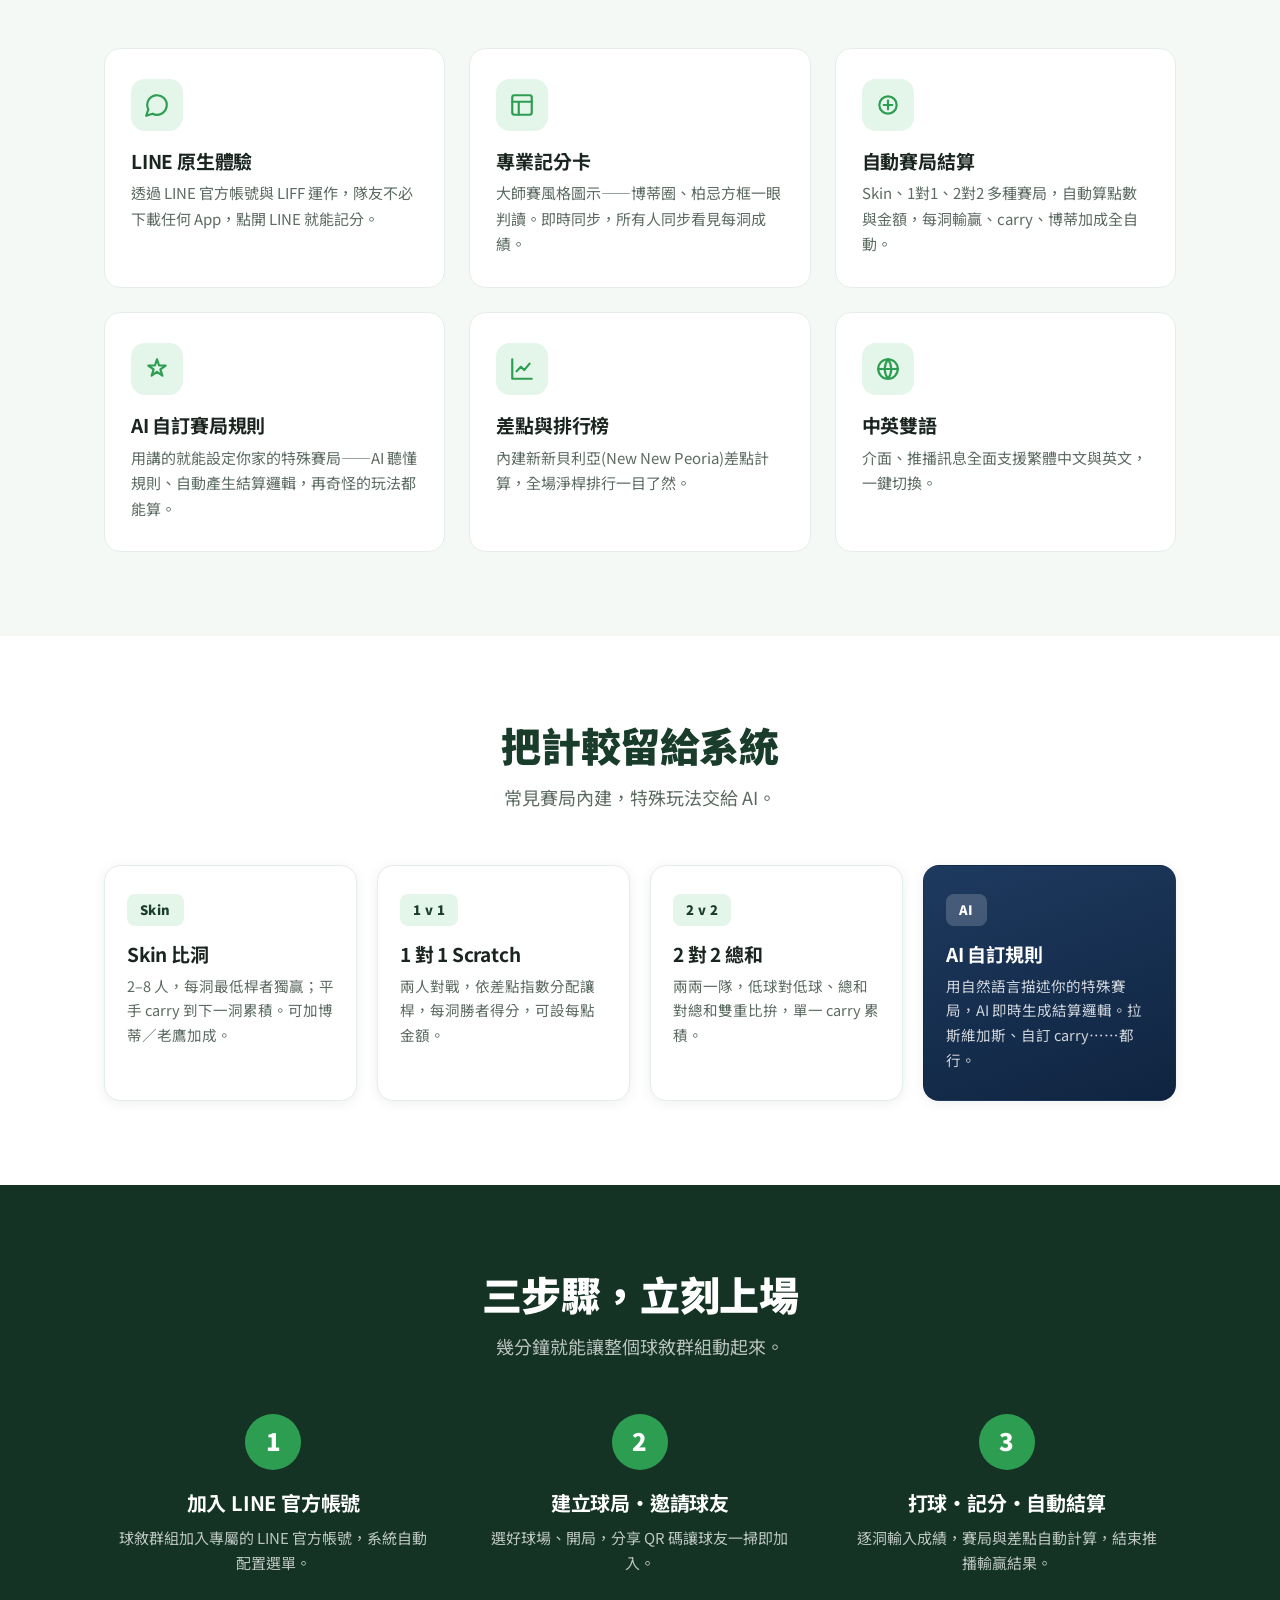
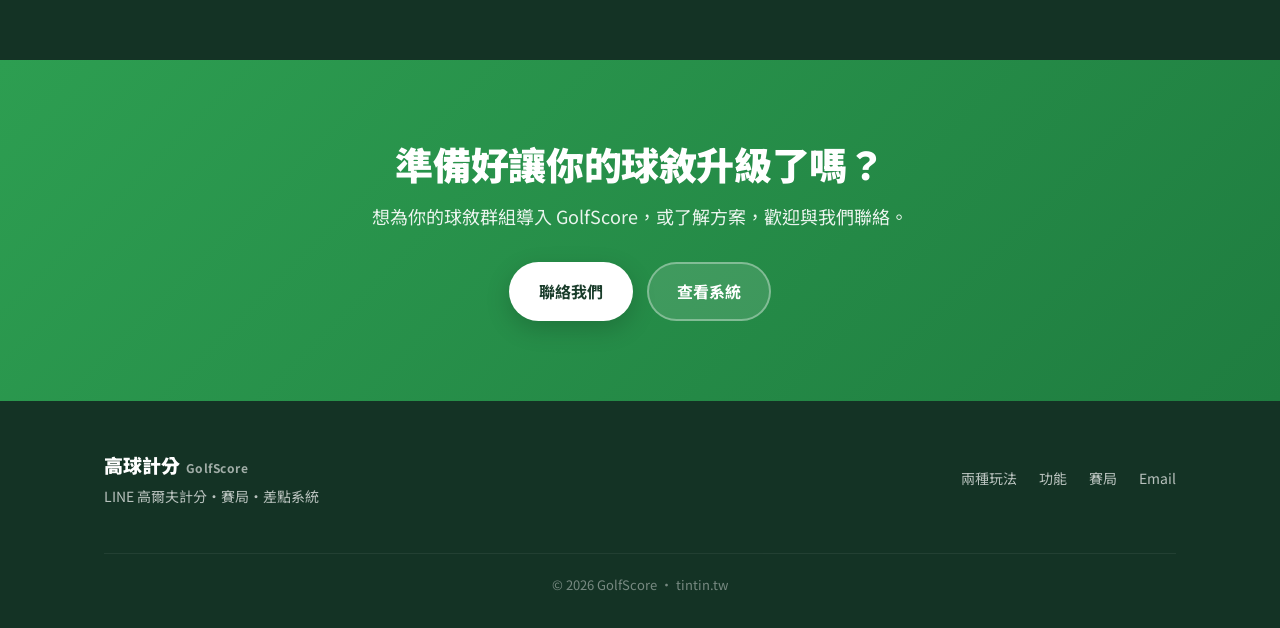
==== commit df5df06a: "Reword 賭局/賭法 → 賽局 Co-Authored-By: Claude Opus 4.8 <noreply@anthropic.com>" ====
--- a/index.html
+++ b/index.html
@@ -3,14 +3,14 @@
 <head>
   <meta charset="UTF-8" />
   <meta name="viewport" content="width=device-width, initial-scale=1.0" />
-  <title>高球計分 GolfScore — LINE 高爾夫計分・賭局・差點系統</title>
-  <meta name="description" content="不用安裝 App，直接在 LINE 裡記分。支援錦標賽多組賽事、休閒揪團、即時記分卡、Skin／1對1／2對2 賭局、AI 自訂規則與新新貝利亞差點。" />
+  <title>高球計分 GolfScore — LINE 高爾夫計分・賽局・差點系統</title>
+  <meta name="description" content="不用安裝 App，直接在 LINE 裡記分。支援錦標賽多組賽事、休閒揪團、即時記分卡、Skin／1對1／2對2 賽局、AI 自訂規則與新新貝利亞差點。" />
   <meta name="theme-color" content="#2d9e51" />
 
   <!-- Open Graph -->
   <meta property="og:type" content="website" />
   <meta property="og:title" content="高球計分 GolfScore — LINE 高爾夫計分系統" />
-  <meta property="og:description" content="不用安裝 App，直接在 LINE 裡記分、開賭局、算差點。" />
+  <meta property="og:description" content="不用安裝 App，直接在 LINE 裡記分、開賽局、算差點。" />
   <meta property="og:url" content="https://tintin.tw/" />
 
   <link rel="preconnect" href="https://fonts.googleapis.com" />
@@ -35,7 +35,7 @@
       <nav class="nav-links" id="navLinks">
         <a href="#modes" data-i18n="nav_modes">兩種玩法</a>
         <a href="#features" data-i18n="nav_features">功能</a>
-        <a href="#betting" data-i18n="nav_betting">賭局</a>
+        <a href="#betting" data-i18n="nav_betting">賽局</a>
         <a href="#how" data-i18n="nav_how">如何開始</a>
         <a href="#cta" class="nav-cta" data-i18n="nav_try">免費試用</a>
       </nav>
@@ -58,8 +58,8 @@
       <div class="container hero-inner">
         <div class="hero-copy reveal">
           <span class="pill" data-i18n="hero_pill">🏌️ 100% 在 LINE 裡運作・免下載</span>
-          <h1 data-i18n="hero_title">在 LINE 裡<br>記分、開賭局、算差點</h1>
-          <p class="hero-sub" data-i18n="hero_sub">把整個高爾夫球敘搬進 LINE 官方帳號。即時記分卡、自動賭局結算、新新貝利亞差點排行——隊友打開 LINE 就能用，不必再裝一個 App。</p>
+          <h1 data-i18n="hero_title">在 LINE 裡<br>記分、開賽局、算差點</h1>
+          <p class="hero-sub" data-i18n="hero_sub">把整個高爾夫球敘搬進 LINE 官方帳號。即時記分卡、自動賽局結算、新新貝利亞差點排行——隊友打開 LINE 就能用，不必再裝一個 App。</p>
           <div class="hero-actions">
             <a href="#cta" class="btn btn-primary" data-i18n="hero_cta1">免費開始</a>
             <a href="#features" class="btn btn-ghost" data-i18n="hero_cta2">看看功能 ↓</a>
@@ -137,12 +137,12 @@
           </div>
           <div class="mode-card mode-casual reveal">
             <div class="mode-tag" data-i18n="mode_c_tag">休閒揪團</div>
-            <h3 data-i18n="mode_c_title">隨揪隨打・專注賭局</h3>
-            <p data-i18n="mode_c_desc">任何成員都能開單組球局，掃 QR 邀請好友加入。即時記分卡、自動賭局結算，結束自動推播輸贏結果。</p>
+            <h3 data-i18n="mode_c_title">隨揪隨打・專注賽局</h3>
+            <p data-i18n="mode_c_desc">任何成員都能開單組球局，掃 QR 邀請好友加入。即時記分卡、自動賽局結算，結束自動推播輸贏結果。</p>
             <ul class="mode-list">
               <li data-i18n="mode_c_1">任何人都能開局</li>
               <li data-i18n="mode_c_2">QR 碼邀請入局</li>
-              <li data-i18n="mode_c_3">自動賭局結算與推播</li>
+              <li data-i18n="mode_c_3">自動賽局結算與推播</li>
               <li data-i18n="mode_c_4">虛擬球員 / 訪客</li>
             </ul>
           </div>
@@ -176,15 +176,15 @@
             <div class="feature-ic">
               <svg viewBox="0 0 24 24" fill="none" stroke="currentColor" stroke-width="2" stroke-linecap="round" stroke-linejoin="round"><circle cx="12" cy="12" r="8"/><path d="M12 8v8M8 12h8"/></svg>
             </div>
-            <h3 data-i18n="feat_3_t">自動賭局結算</h3>
-            <p data-i18n="feat_3_d">Skin、1對1、2對2 多種賭法，自動算點數與金額，每洞輸贏、carry、博蒂加成全自動。</p>
+            <h3 data-i18n="feat_3_t">自動賽局結算</h3>
+            <p data-i18n="feat_3_d">Skin、1對1、2對2 多種賽局，自動算點數與金額，每洞輸贏、carry、博蒂加成全自動。</p>
           </div>
           <div class="feature reveal">
             <div class="feature-ic">
               <svg viewBox="0 0 24 24" fill="none" stroke="currentColor" stroke-width="2" stroke-linecap="round" stroke-linejoin="round"><path d="M12 3l1.9 5.8H20l-4.9 3.6 1.9 5.8L12 14.6 7 18.2l1.9-5.8L4 8.8h6.1z"/></svg>
             </div>
-            <h3 data-i18n="feat_4_t">AI 自訂賭局規則</h3>
-            <p data-i18n="feat_4_d">用講的就能設定你家的特殊賭法——AI 聽懂規則、自動產生結算邏輯，再奇怪的玩法都能算。</p>
+            <h3 data-i18n="feat_4_t">AI 自訂賽局規則</h3>
+            <p data-i18n="feat_4_d">用講的就能設定你家的特殊賽局——AI 聽懂規則、自動產生結算邏輯，再奇怪的玩法都能算。</p>
           </div>
           <div class="feature reveal">
             <div class="feature-ic">
@@ -209,7 +209,7 @@
       <div class="container">
         <div class="section-head reveal">
           <h2 data-i18n="bet_title">把計較留給系統</h2>
-          <p data-i18n="bet_sub">常見賭法內建，特殊玩法交給 AI。</p>
+          <p data-i18n="bet_sub">常見賽局內建，特殊玩法交給 AI。</p>
         </div>
         <div class="bet-grid">
           <div class="bet-card reveal">
@@ -230,7 +230,7 @@
           <div class="bet-card bet-ai reveal">
             <span class="bet-badge ai">AI</span>
             <h3 data-i18n="bet_ai_t">AI 自訂規則</h3>
-            <p data-i18n="bet_ai_d">用自然語言描述你的特殊賭法，AI 即時生成結算邏輯。拉斯維加斯、自訂 carry⋯⋯都行。</p>
+            <p data-i18n="bet_ai_d">用自然語言描述你的特殊賽局，AI 即時生成結算邏輯。拉斯維加斯、自訂 carry⋯⋯都行。</p>
           </div>
         </div>
       </div>
@@ -257,7 +257,7 @@
           <div class="step reveal">
             <div class="step-num">3</div>
             <h3 data-i18n="how_3_t">打球・記分・自動結算</h3>
-            <p data-i18n="how_3_d">逐洞輸入成績，賭局與差點自動計算，結束推播輸贏結果。</p>
+            <p data-i18n="how_3_d">逐洞輸入成績，賽局與差點自動計算，結束推播輸贏結果。</p>
           </div>
         </div>
       </div>
@@ -282,12 +282,12 @@
     <div class="container footer-inner">
       <div class="footer-brand">
         <span class="brand-name">高球計分<span class="brand-en">GolfScore</span></span>
-        <p data-i18n="footer_tag">LINE 高爾夫計分・賭局・差點系統</p>
+        <p data-i18n="footer_tag">LINE 高爾夫計分・賽局・差點系統</p>
       </div>
       <div class="footer-links">
         <a href="#modes" data-i18n="nav_modes">兩種玩法</a>
         <a href="#features" data-i18n="nav_features">功能</a>
-        <a href="#betting" data-i18n="nav_betting">賭局</a>
+        <a href="#betting" data-i18n="nav_betting">賽局</a>
         <a href="mailto:hello@tintin.tw">Email</a>
       </div>
       <p class="footer-copy">© <span id="year"></span> GolfScore · tintin.tw</p>
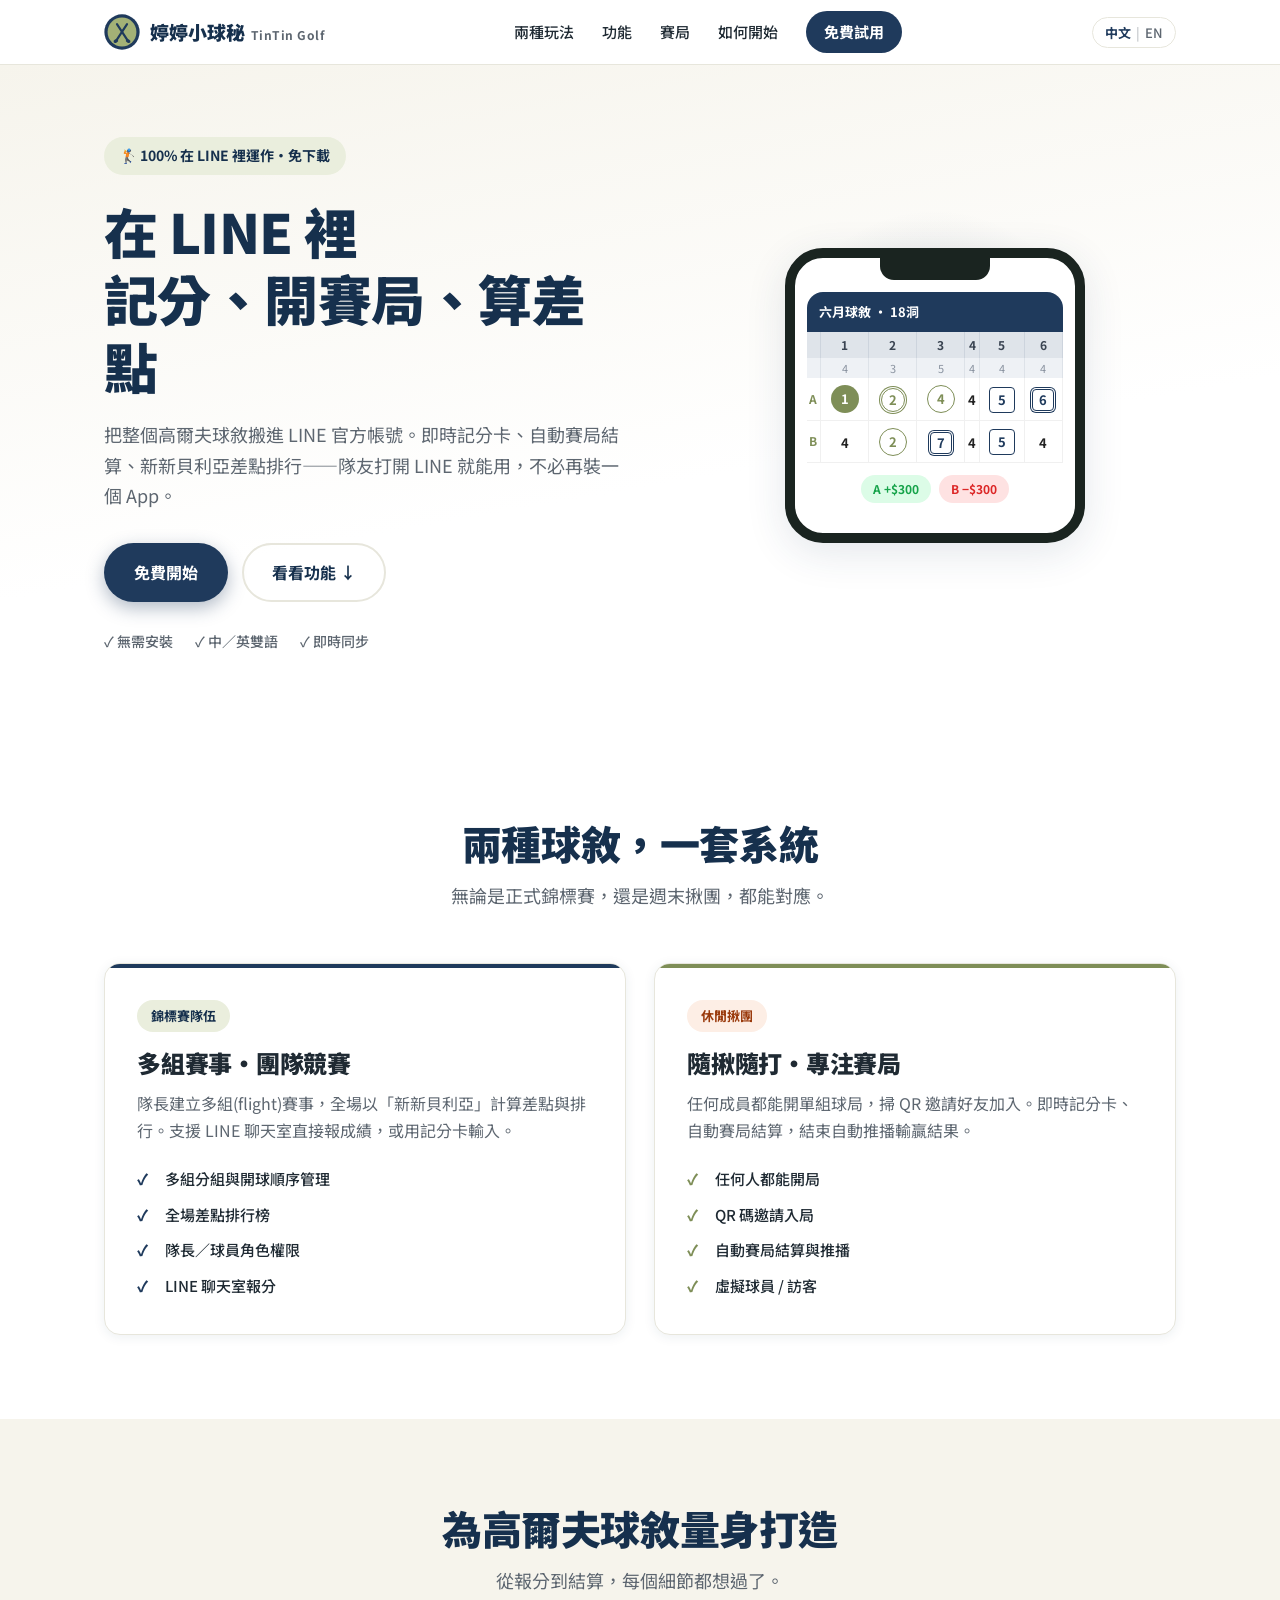
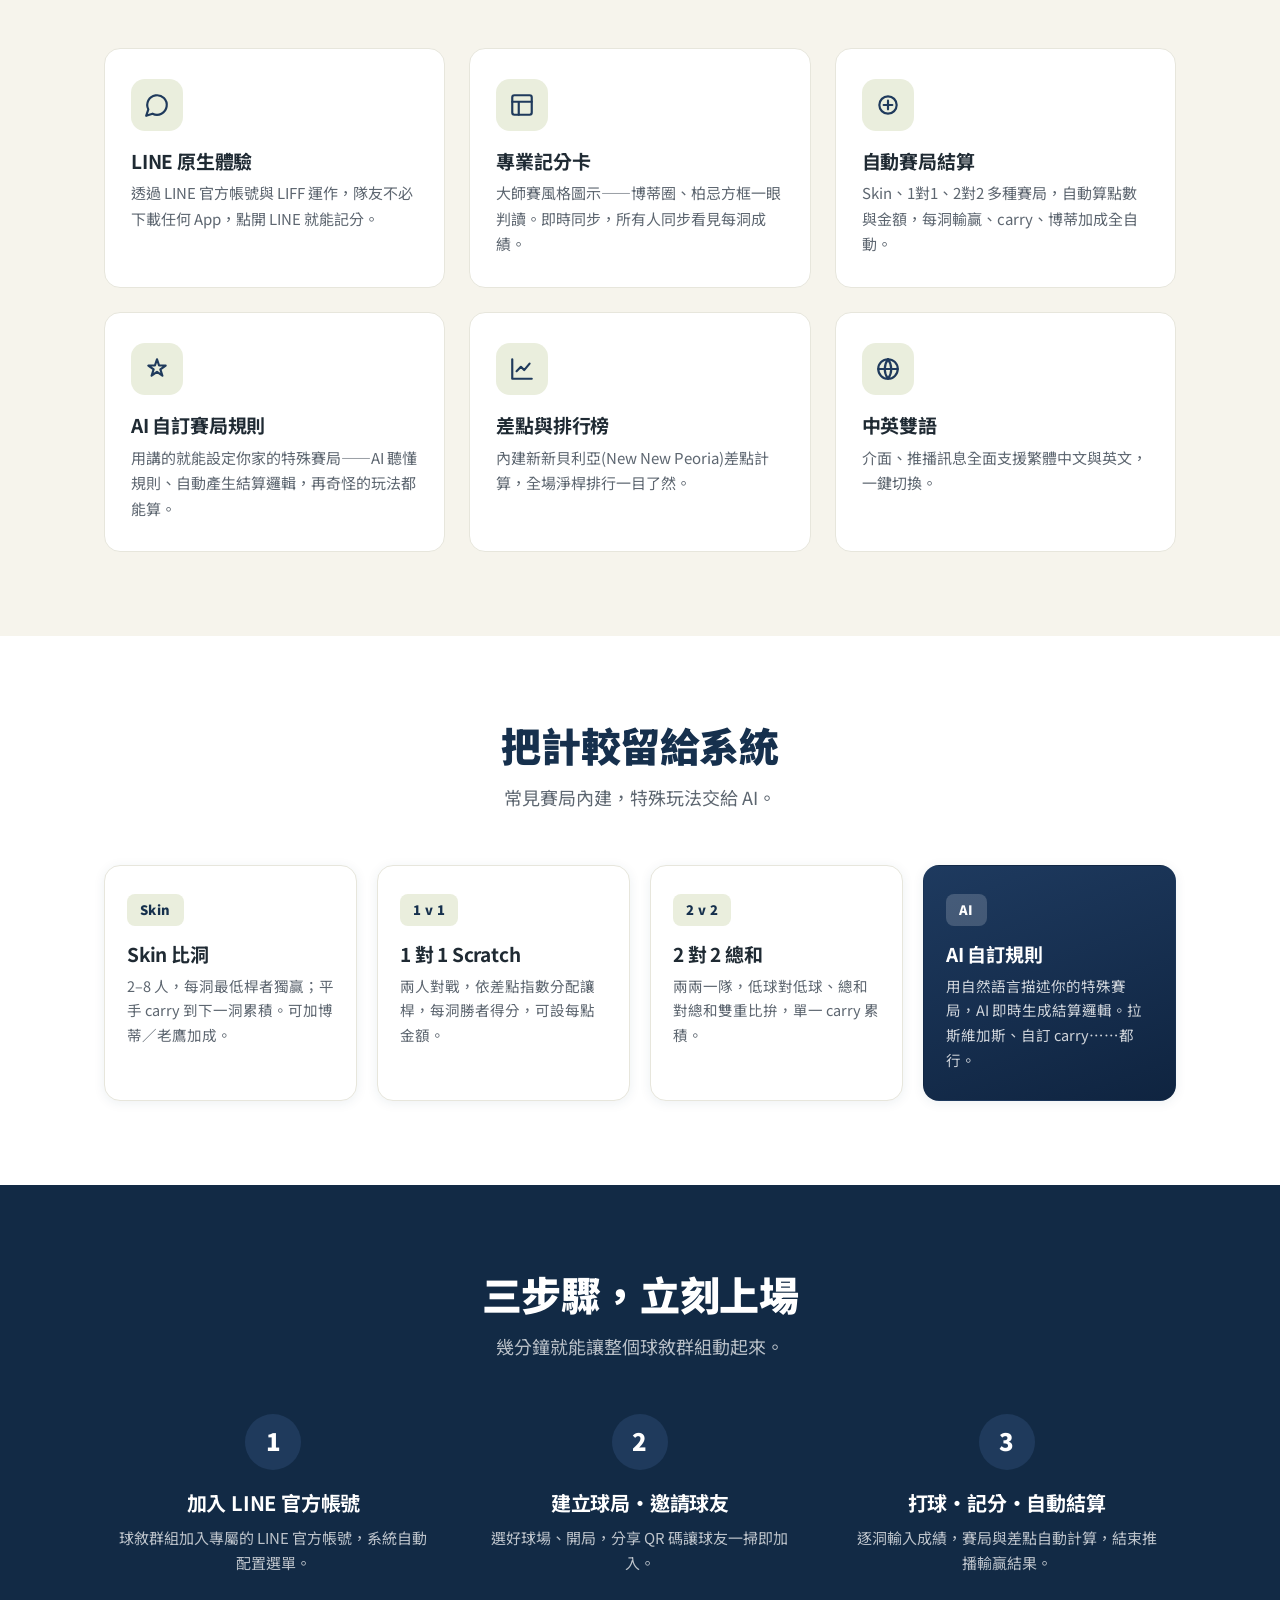
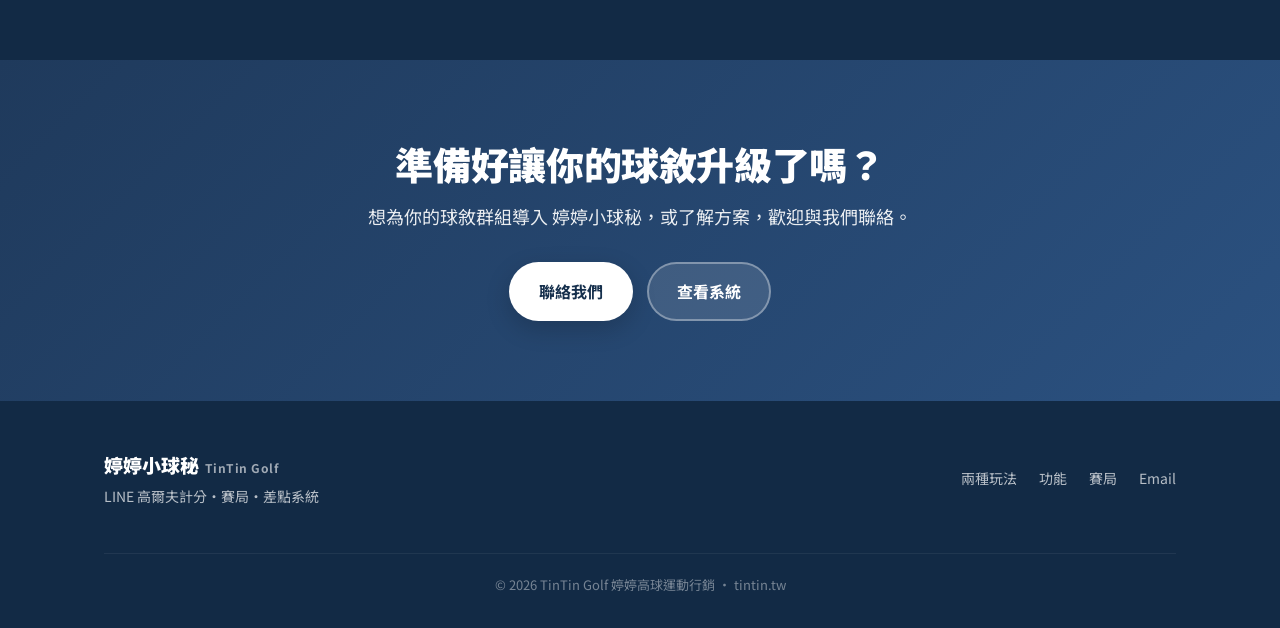
==== commit 7393185b: "Rebrand to TinTin Golf / 婷婷小球秘 + navy-sage-cream palette - New palette: navy #1F3A5C primary, sage #" ====
--- a/index.html
+++ b/index.html
@@ -3,13 +3,16 @@
 <head>
   <meta charset="UTF-8" />
   <meta name="viewport" content="width=device-width, initial-scale=1.0" />
-  <title>高球計分 GolfScore — LINE 高爾夫計分・賽局・差點系統</title>
-  <meta name="description" content="不用安裝 App，直接在 LINE 裡記分。支援錦標賽多組賽事、休閒揪團、即時記分卡、Skin／1對1／2對2 賽局、AI 自訂規則與新新貝利亞差點。" />
-  <meta name="theme-color" content="#2d9e51" />
+  <title>婷婷小球秘 — LINE 高爾夫計分・賽局・差點系統 | TinTin Golf</title>
+  <meta name="description" content="婷婷小球秘：不用安裝 App，直接在 LINE 裡記分。支援錦標賽多組賽事、休閒揪團、即時記分卡、Skin／1對1／2對2 賽局、AI 自訂規則與新新貝利亞差點。" />
+  <meta name="theme-color" content="#1f3a5c" />
+
+  <link rel="icon" href="assets/favicon.svg" type="image/svg+xml" />
+  <link rel="apple-touch-icon" href="assets/apple-touch-icon.png" />
 
   <!-- Open Graph -->
   <meta property="og:type" content="website" />
-  <meta property="og:title" content="高球計分 GolfScore — LINE 高爾夫計分系統" />
+  <meta property="og:title" content="婷婷小球秘 — LINE 高爾夫計分系統 | TinTin Golf" />
   <meta property="og:description" content="不用安裝 App，直接在 LINE 裡記分、開賽局、算差點。" />
   <meta property="og:url" content="https://tintin.tw/" />
 
@@ -24,12 +27,8 @@
   <header class="nav" id="nav">
     <div class="container nav-inner">
       <a href="#top" class="brand">
-        <span class="brand-mark" aria-hidden="true">
-          <svg viewBox="0 0 24 24" width="20" height="20" fill="none" stroke="white" stroke-width="2.2" stroke-linecap="round" stroke-linejoin="round">
-            <path d="M5 21V4l9 3-9 3" /><path d="M5 21h6" />
-          </svg>
-        </span>
-        <span class="brand-name">高球計分<span class="brand-en">GolfScore</span></span>
+        <img class="brand-img" src="assets/logo-mark.svg" alt="TinTin Golf" width="36" height="36" />
+        <span class="brand-name">婷婷小球秘<span class="brand-en">TinTin Golf</span></span>
       </a>
 
       <nav class="nav-links" id="navLinks">
@@ -267,7 +266,7 @@
     <section class="cta" id="cta">
       <div class="container cta-inner reveal">
         <h2 data-i18n="cta_title">準備好讓你的球敘升級了嗎？</h2>
-        <p data-i18n="cta_sub">想為你的球敘群組導入 GolfScore，或了解方案，歡迎與我們聯絡。</p>
+        <p data-i18n="cta_sub">想為你的球敘群組導入 婷婷小球秘，或了解方案，歡迎與我們聯絡。</p>
         <div class="cta-actions">
           <a href="mailto:hello@tintin.tw" class="btn btn-primary" data-i18n="cta_btn1">聯絡我們</a>
           <a href="https://golf.tintin.tw" class="btn btn-ghost-light" data-i18n="cta_btn2">查看系統</a>
@@ -281,7 +280,7 @@
   <footer class="footer">
     <div class="container footer-inner">
       <div class="footer-brand">
-        <span class="brand-name">高球計分<span class="brand-en">GolfScore</span></span>
+        <span class="brand-name">婷婷小球秘<span class="brand-en">TinTin Golf</span></span>
         <p data-i18n="footer_tag">LINE 高爾夫計分・賽局・差點系統</p>
       </div>
       <div class="footer-links">
@@ -290,7 +289,7 @@
         <a href="#betting" data-i18n="nav_betting">賽局</a>
         <a href="mailto:hello@tintin.tw">Email</a>
       </div>
-      <p class="footer-copy">© <span id="year"></span> GolfScore · tintin.tw</p>
+      <p class="footer-copy">© <span id="year"></span> TinTin Golf 婷婷高球運動行銷 · tintin.tw</p>
     </div>
   </footer>
 
--- a/styles.css
+++ b/styles.css
@@ -1,17 +1,22 @@
 :root {
-  --green: #2d9e51;
-  --green-dark: #1a3d2b;
-  --green-deep: #143325;
-  --navy: #1e3a5f;
-  --orange: #ea580c;
-  --ink: #1b2520;
-  --muted: #5c6b62;
-  --line: #e6ece8;
-  --bg-tint: #f4f9f5;
+  /* TinTin Golf brand palette — navy primary, sage secondary, cream surface */
+  --green: #1f3a5c;        /* primary (navy) — name kept for low-churn */
+  --green-dark: #16304d;   /* deep navy — brand name, headings on light */
+  --green-deep: #122a45;   /* darkest navy — dark sections + footer */
+  --navy: #1f3a5c;         /* alias of primary */
+  --orange: #7e8e57;       /* secondary accent (sage-deep) — Casual mode */
+  --sage: #a3b176;         /* sage */
+  --sage-deep: #7e8e57;    /* deep sage / olive ring */
+  --cream: #f4f1e4;        /* cream surface */
+  --gold: #c8a24a;         /* optional gold accent */
+  --ink: #1f2a33;
+  --muted: #5d6670;
+  --line: #e7e6dc;
+  --bg-tint: #f6f4ec;      /* cream tint section bg */
   --white: #fff;
   --radius: 16px;
-  --shadow: 0 10px 40px rgba(26, 61, 43, 0.10);
-  --shadow-sm: 0 2px 12px rgba(26, 61, 43, 0.08);
+  --shadow: 0 10px 40px rgba(31, 58, 92, 0.12);
+  --shadow-sm: 0 2px 12px rgba(31, 58, 92, 0.08);
   --maxw: 1120px;
   --font: 'Noto Sans TC', -apple-system, BlinkMacSystemFont, 'Segoe UI', sans-serif;
 }
@@ -42,8 +47,8 @@
   border: 2px solid transparent; white-space: nowrap;
 }
 .btn:active { transform: scale(.97); }
-.btn-primary { background: var(--green); color: #fff; box-shadow: 0 6px 18px rgba(45,158,81,.35); }
-.btn-primary:hover { background: #268a46; box-shadow: 0 8px 24px rgba(45,158,81,.45); }
+.btn-primary { background: var(--green); color: #fff; box-shadow: 0 6px 18px rgba(31,58,92,.35); }
+.btn-primary:hover { background: #16304d; box-shadow: 0 8px 24px rgba(31,58,92,.45); }
 .btn-ghost { background: transparent; color: var(--green-dark); border-color: var(--line); }
 .btn-ghost:hover { border-color: var(--green); color: var(--green); }
 .btn-ghost-light { background: rgba(255,255,255,.12); color: #fff; border-color: rgba(255,255,255,.35); }
@@ -57,6 +62,7 @@
 }
 .nav-inner { display: flex; align-items: center; justify-content: space-between; height: 64px; }
 .brand { display: flex; align-items: center; gap: 10px; }
+.brand-img { width: 36px; height: 36px; flex-shrink: 0; display: block; }
 .brand-mark {
   width: 34px; height: 34px; border-radius: 10px; background: var(--green);
   display: flex; align-items: center; justify-content: center; flex-shrink: 0;
@@ -71,7 +77,7 @@
   background: var(--green); color: #fff !important; padding: 8px 18px; border-radius: 999px;
   font-weight: 700 !important;
 }
-.nav-cta:hover { background: #268a46; }
+.nav-cta:hover { background: #16304d; }
 
 .nav-right { display: flex; align-items: center; gap: 12px; }
 .lang-toggle {
@@ -86,10 +92,10 @@
 .nav-burger span { width: 22px; height: 2px; background: var(--green-dark); border-radius: 2px; transition: .25s; }
 
 /* ───────────── Hero ───────────── */
-.hero { padding: 72px 0 80px; background: linear-gradient(170deg, #f4f9f5 0%, #fff 60%); overflow: hidden; }
+.hero { padding: 72px 0 80px; background: linear-gradient(170deg, #f6f4ec 0%, #fff 60%); overflow: hidden; }
 .hero-inner { display: grid; grid-template-columns: 1.05fr .95fr; gap: 56px; align-items: center; }
 .pill {
-  display: inline-block; background: #e4f5ea; color: var(--green-dark);
+  display: inline-block; background: #eaeedd; color: var(--green-dark);
   padding: 7px 16px; border-radius: 999px; font-size: 14px; font-weight: 700; margin-bottom: 22px;
 }
 .hero h1 { font-size: clamp(34px, 5vw, 54px); font-weight: 900; color: var(--green-dark); margin-bottom: 20px; }
@@ -123,7 +129,7 @@
 .pchip { font-size: 12px; font-weight: 700; padding: 4px 12px; border-radius: 999px; }
 .pchip.win { background: #dcfce7; color: #16a34a; }
 .pchip.lose { background: #fee2e2; color: #dc2626; }
-.phone-glow { position: absolute; width: 340px; height: 340px; background: radial-gradient(circle, rgba(45,158,81,.18), transparent 65%); top: 40%; left: 50%; transform: translate(-50%,-50%); z-index: 1; }
+.phone-glow { position: absolute; width: 340px; height: 340px; background: radial-gradient(circle, rgba(31,58,92,.16), transparent 65%); top: 40%; left: 50%; transform: translate(-50%,-50%); z-index: 1; }
 
 /* ───────────── Section ───────────── */
 .section { padding: 84px 0; }
@@ -139,7 +145,7 @@
 .mode-tournament::before { background: var(--green); }
 .mode-casual::before { background: var(--orange); }
 .mode-tag { display: inline-block; font-size: 13px; font-weight: 700; padding: 5px 14px; border-radius: 999px; margin-bottom: 16px; }
-.mode-tournament .mode-tag { background: #e4f5ea; color: var(--green-dark); }
+.mode-tournament .mode-tag { background: #eaeedd; color: var(--green-dark); }
 .mode-casual .mode-tag { background: #fdeee5; color: #9a3a0c; }
 .mode-card h3 { font-size: 24px; font-weight: 900; color: var(--ink); margin-bottom: 12px; }
 .mode-card > p { color: var(--muted); margin-bottom: 22px; }
@@ -153,7 +159,7 @@
 .feature-grid { display: grid; grid-template-columns: repeat(3, 1fr); gap: 24px; }
 .feature { background: #fff; border: 1px solid var(--line); border-radius: var(--radius); padding: 30px 26px; transition: transform .2s ease, box-shadow .2s ease; }
 .feature:hover { transform: translateY(-4px); box-shadow: var(--shadow); }
-.feature-ic { width: 52px; height: 52px; border-radius: 14px; background: #e4f5ea; color: var(--green); display: flex; align-items: center; justify-content: center; margin-bottom: 18px; }
+.feature-ic { width: 52px; height: 52px; border-radius: 14px; background: #eaeedd; color: var(--green); display: flex; align-items: center; justify-content: center; margin-bottom: 18px; }
 .feature-ic svg { width: 26px; height: 26px; }
 .feature h3 { font-size: 19px; font-weight: 700; margin-bottom: 8px; }
 .feature p { color: var(--muted); font-size: 15px; }
@@ -162,7 +168,7 @@
 .bet-grid { display: grid; grid-template-columns: repeat(4, 1fr); gap: 20px; }
 .bet-card { background: #fff; border: 1px solid var(--line); border-radius: var(--radius); padding: 28px 22px; box-shadow: var(--shadow-sm); }
 .bet-ai { background: linear-gradient(160deg, #1e3a5f, #0f2440); color: #fff; border-color: transparent; }
-.bet-badge { display: inline-block; font-size: 13px; font-weight: 900; padding: 5px 13px; border-radius: 8px; background: #e4f5ea; color: var(--green-dark); margin-bottom: 16px; letter-spacing: .03em; }
+.bet-badge { display: inline-block; font-size: 13px; font-weight: 900; padding: 5px 13px; border-radius: 8px; background: #eaeedd; color: var(--green-dark); margin-bottom: 16px; letter-spacing: .03em; }
 .bet-badge.ai { background: rgba(255,255,255,.18); color: #fff; }
 .bet-card h3 { font-size: 19px; font-weight: 700; margin-bottom: 8px; }
 .bet-card p { font-size: 14.5px; color: var(--muted); }
@@ -179,7 +185,7 @@
 .step p { color: rgba(255,255,255,.72); font-size: 15px; }
 
 /* ───────────── CTA ───────────── */
-.cta { background: linear-gradient(135deg, var(--green), #1f7d40); padding: 80px 0; text-align: center; }
+.cta { background: linear-gradient(135deg, var(--green), #2b5180); padding: 80px 0; text-align: center; }
 .cta-inner { max-width: 640px; }
 .cta h2 { font-size: clamp(28px, 4vw, 38px); font-weight: 900; color: #fff; margin-bottom: 14px; }
 .cta p { font-size: 18px; color: rgba(255,255,255,.9); margin-bottom: 30px; }
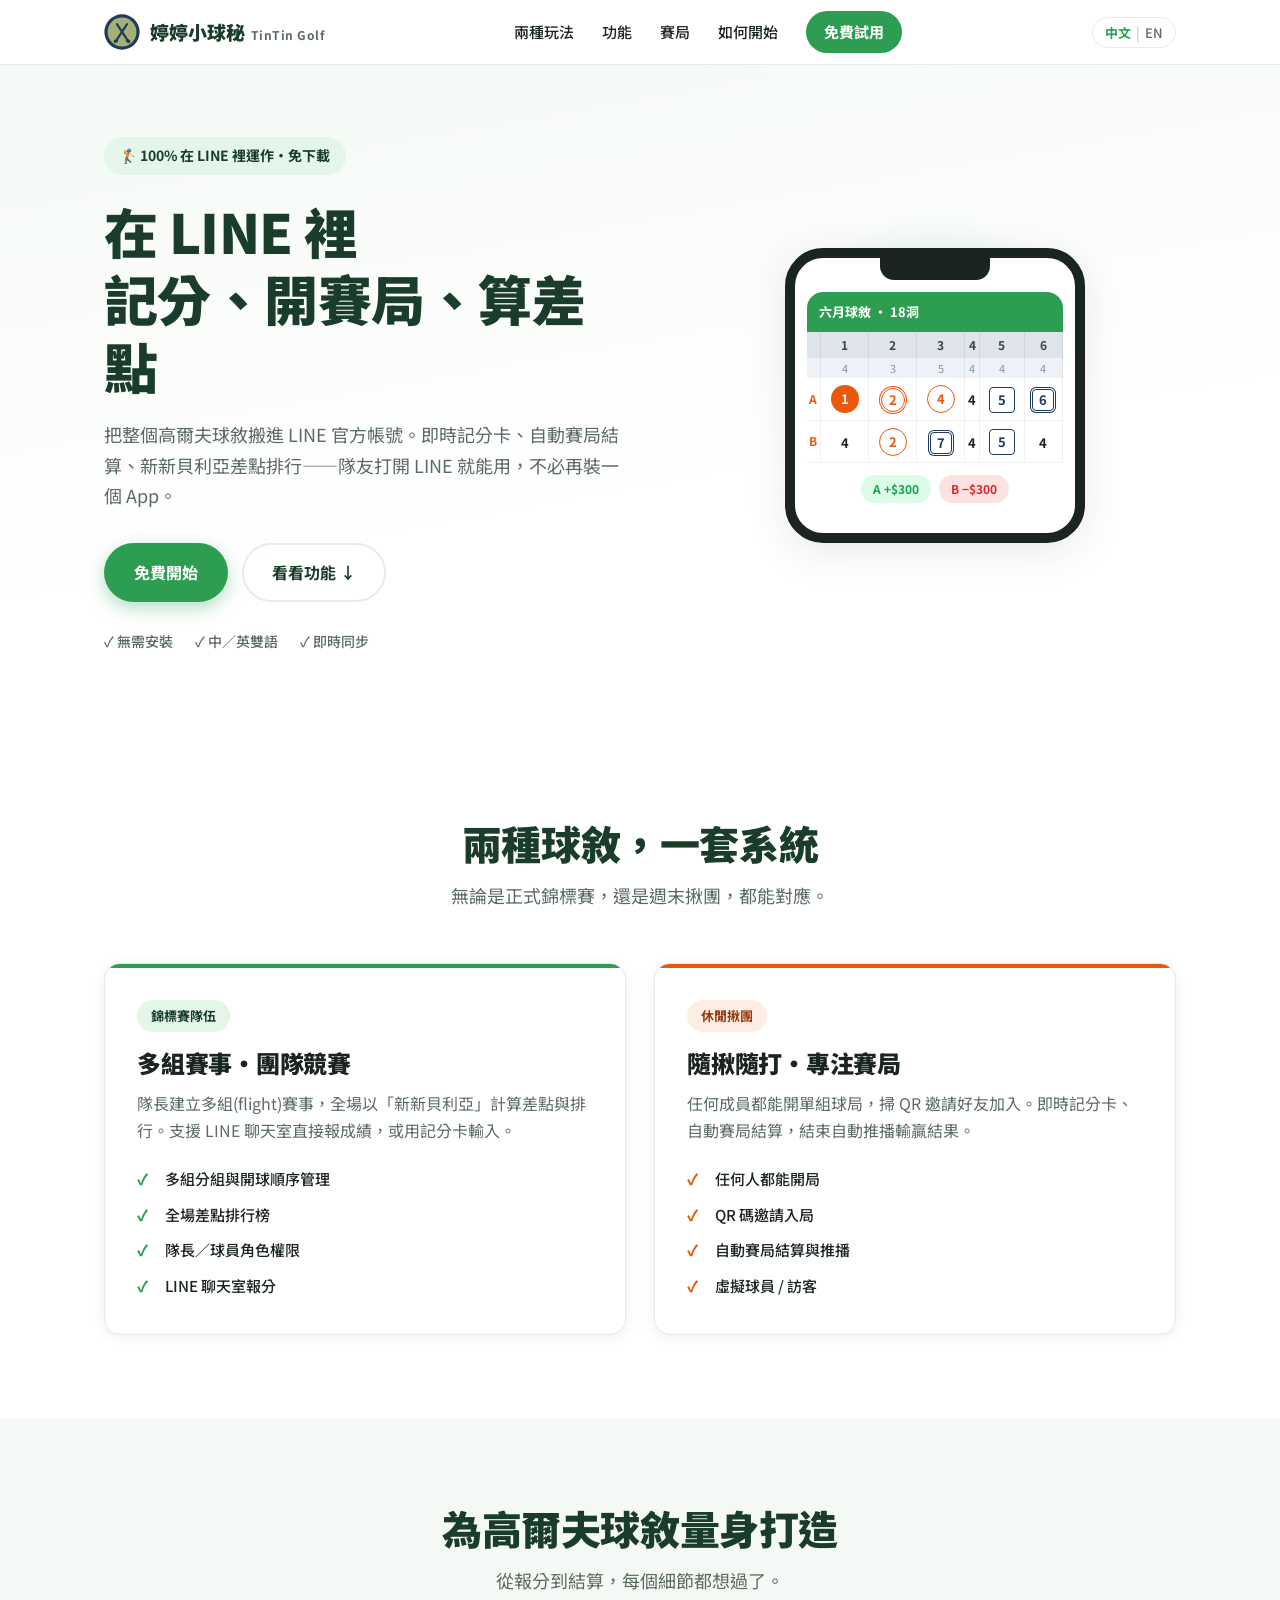
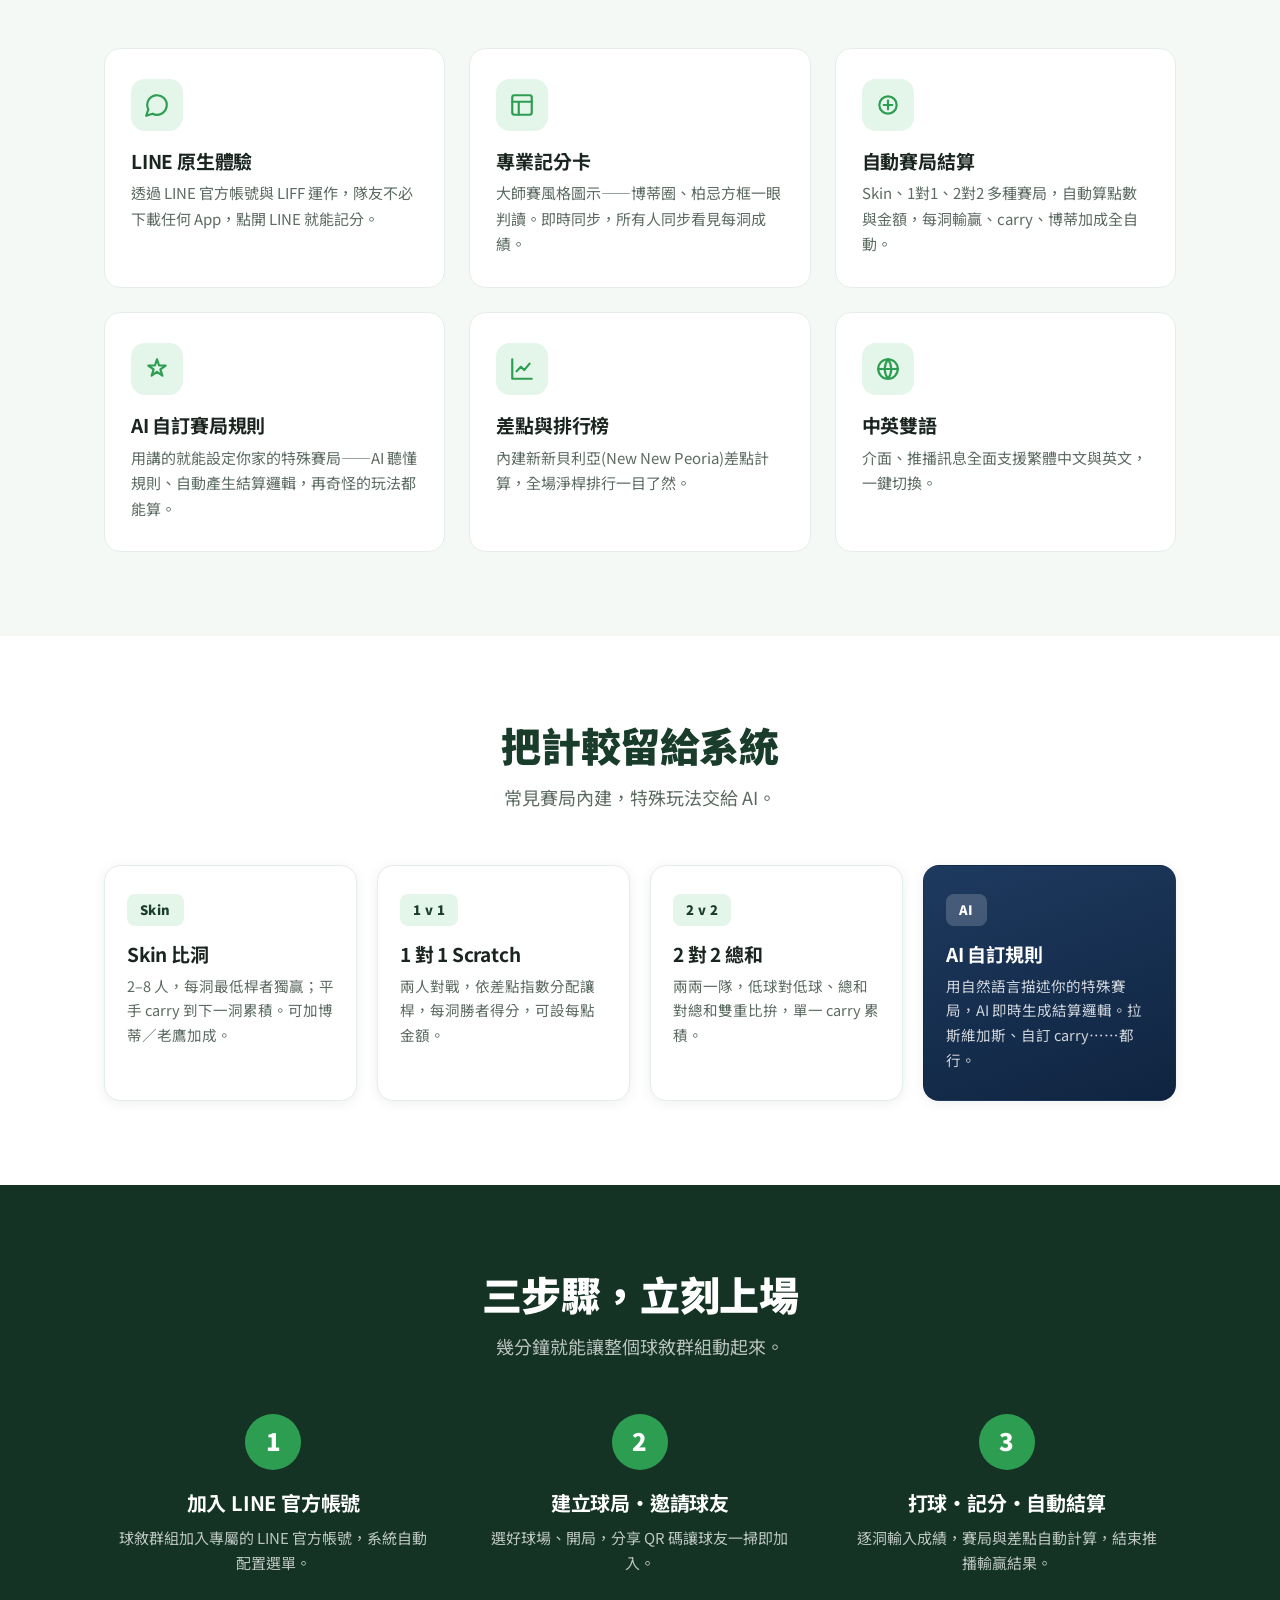
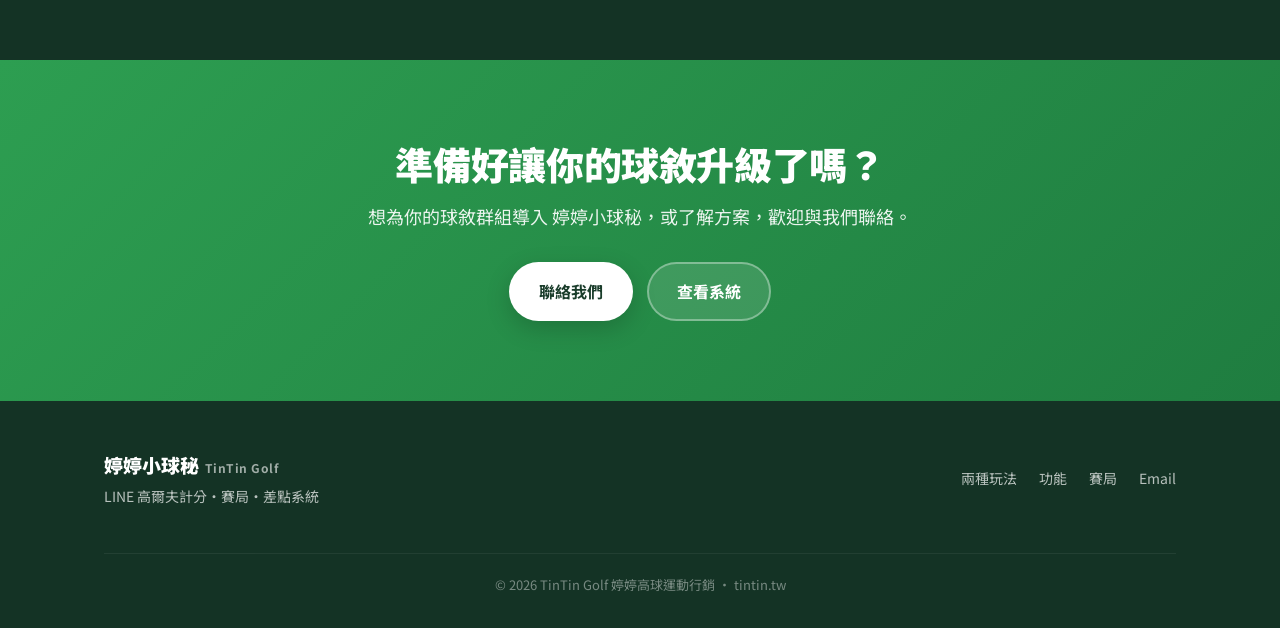
==== commit 3ff6a773: "Revert site palette to green/orange (preferred); keep TinTin Golf branding Co-Authored-By: Claude Op" ====
--- a/index.html
+++ b/index.html
@@ -5,7 +5,7 @@
   <meta name="viewport" content="width=device-width, initial-scale=1.0" />
   <title>婷婷小球秘 — LINE 高爾夫計分・賽局・差點系統 | TinTin Golf</title>
   <meta name="description" content="婷婷小球秘：不用安裝 App，直接在 LINE 裡記分。支援錦標賽多組賽事、休閒揪團、即時記分卡、Skin／1對1／2對2 賽局、AI 自訂規則與新新貝利亞差點。" />
-  <meta name="theme-color" content="#1f3a5c" />
+  <meta name="theme-color" content="#2d9e51" />
 
   <link rel="icon" href="assets/favicon.svg" type="image/svg+xml" />
   <link rel="apple-touch-icon" href="assets/apple-touch-icon.png" />
--- a/styles.css
+++ b/styles.css
@@ -1,22 +1,17 @@
 :root {
-  /* TinTin Golf brand palette — navy primary, sage secondary, cream surface */
-  --green: #1f3a5c;        /* primary (navy) — name kept for low-churn */
-  --green-dark: #16304d;   /* deep navy — brand name, headings on light */
-  --green-deep: #122a45;   /* darkest navy — dark sections + footer */
-  --navy: #1f3a5c;         /* alias of primary */
-  --orange: #7e8e57;       /* secondary accent (sage-deep) — Casual mode */
-  --sage: #a3b176;         /* sage */
-  --sage-deep: #7e8e57;    /* deep sage / olive ring */
-  --cream: #f4f1e4;        /* cream surface */
-  --gold: #c8a24a;         /* optional gold accent */
-  --ink: #1f2a33;
-  --muted: #5d6670;
-  --line: #e7e6dc;
-  --bg-tint: #f6f4ec;      /* cream tint section bg */
+  --green: #2d9e51;
+  --green-dark: #1a3d2b;
+  --green-deep: #143325;
+  --navy: #1e3a5f;
+  --orange: #ea580c;
+  --ink: #1b2520;
+  --muted: #5c6b62;
+  --line: #e6ece8;
+  --bg-tint: #f4f9f5;
   --white: #fff;
   --radius: 16px;
-  --shadow: 0 10px 40px rgba(31, 58, 92, 0.12);
-  --shadow-sm: 0 2px 12px rgba(31, 58, 92, 0.08);
+  --shadow: 0 10px 40px rgba(26, 61, 43, 0.10);
+  --shadow-sm: 0 2px 12px rgba(26, 61, 43, 0.08);
   --maxw: 1120px;
   --font: 'Noto Sans TC', -apple-system, BlinkMacSystemFont, 'Segoe UI', sans-serif;
 }
@@ -47,8 +42,8 @@
   border: 2px solid transparent; white-space: nowrap;
 }
 .btn:active { transform: scale(.97); }
-.btn-primary { background: var(--green); color: #fff; box-shadow: 0 6px 18px rgba(31,58,92,.35); }
-.btn-primary:hover { background: #16304d; box-shadow: 0 8px 24px rgba(31,58,92,.45); }
+.btn-primary { background: var(--green); color: #fff; box-shadow: 0 6px 18px rgba(45,158,81,.35); }
+.btn-primary:hover { background: #268a46; box-shadow: 0 8px 24px rgba(45,158,81,.45); }
 .btn-ghost { background: transparent; color: var(--green-dark); border-color: var(--line); }
 .btn-ghost:hover { border-color: var(--green); color: var(--green); }
 .btn-ghost-light { background: rgba(255,255,255,.12); color: #fff; border-color: rgba(255,255,255,.35); }
@@ -77,7 +72,7 @@
   background: var(--green); color: #fff !important; padding: 8px 18px; border-radius: 999px;
   font-weight: 700 !important;
 }
-.nav-cta:hover { background: #16304d; }
+.nav-cta:hover { background: #268a46; }
 
 .nav-right { display: flex; align-items: center; gap: 12px; }
 .lang-toggle {
@@ -92,10 +87,10 @@
 .nav-burger span { width: 22px; height: 2px; background: var(--green-dark); border-radius: 2px; transition: .25s; }
 
 /* ───────────── Hero ───────────── */
-.hero { padding: 72px 0 80px; background: linear-gradient(170deg, #f6f4ec 0%, #fff 60%); overflow: hidden; }
+.hero { padding: 72px 0 80px; background: linear-gradient(170deg, #f4f9f5 0%, #fff 60%); overflow: hidden; }
 .hero-inner { display: grid; grid-template-columns: 1.05fr .95fr; gap: 56px; align-items: center; }
 .pill {
-  display: inline-block; background: #eaeedd; color: var(--green-dark);
+  display: inline-block; background: #e4f5ea; color: var(--green-dark);
   padding: 7px 16px; border-radius: 999px; font-size: 14px; font-weight: 700; margin-bottom: 22px;
 }
 .hero h1 { font-size: clamp(34px, 5vw, 54px); font-weight: 900; color: var(--green-dark); margin-bottom: 20px; }
@@ -129,7 +124,7 @@
 .pchip { font-size: 12px; font-weight: 700; padding: 4px 12px; border-radius: 999px; }
 .pchip.win { background: #dcfce7; color: #16a34a; }
 .pchip.lose { background: #fee2e2; color: #dc2626; }
-.phone-glow { position: absolute; width: 340px; height: 340px; background: radial-gradient(circle, rgba(31,58,92,.16), transparent 65%); top: 40%; left: 50%; transform: translate(-50%,-50%); z-index: 1; }
+.phone-glow { position: absolute; width: 340px; height: 340px; background: radial-gradient(circle, rgba(45,158,81,.18), transparent 65%); top: 40%; left: 50%; transform: translate(-50%,-50%); z-index: 1; }
 
 /* ───────────── Section ───────────── */
 .section { padding: 84px 0; }
@@ -145,7 +140,7 @@
 .mode-tournament::before { background: var(--green); }
 .mode-casual::before { background: var(--orange); }
 .mode-tag { display: inline-block; font-size: 13px; font-weight: 700; padding: 5px 14px; border-radius: 999px; margin-bottom: 16px; }
-.mode-tournament .mode-tag { background: #eaeedd; color: var(--green-dark); }
+.mode-tournament .mode-tag { background: #e4f5ea; color: var(--green-dark); }
 .mode-casual .mode-tag { background: #fdeee5; color: #9a3a0c; }
 .mode-card h3 { font-size: 24px; font-weight: 900; color: var(--ink); margin-bottom: 12px; }
 .mode-card > p { color: var(--muted); margin-bottom: 22px; }
@@ -159,7 +154,7 @@
 .feature-grid { display: grid; grid-template-columns: repeat(3, 1fr); gap: 24px; }
 .feature { background: #fff; border: 1px solid var(--line); border-radius: var(--radius); padding: 30px 26px; transition: transform .2s ease, box-shadow .2s ease; }
 .feature:hover { transform: translateY(-4px); box-shadow: var(--shadow); }
-.feature-ic { width: 52px; height: 52px; border-radius: 14px; background: #eaeedd; color: var(--green); display: flex; align-items: center; justify-content: center; margin-bottom: 18px; }
+.feature-ic { width: 52px; height: 52px; border-radius: 14px; background: #e4f5ea; color: var(--green); display: flex; align-items: center; justify-content: center; margin-bottom: 18px; }
 .feature-ic svg { width: 26px; height: 26px; }
 .feature h3 { font-size: 19px; font-weight: 700; margin-bottom: 8px; }
 .feature p { color: var(--muted); font-size: 15px; }
@@ -168,7 +163,7 @@
 .bet-grid { display: grid; grid-template-columns: repeat(4, 1fr); gap: 20px; }
 .bet-card { background: #fff; border: 1px solid var(--line); border-radius: var(--radius); padding: 28px 22px; box-shadow: var(--shadow-sm); }
 .bet-ai { background: linear-gradient(160deg, #1e3a5f, #0f2440); color: #fff; border-color: transparent; }
-.bet-badge { display: inline-block; font-size: 13px; font-weight: 900; padding: 5px 13px; border-radius: 8px; background: #eaeedd; color: var(--green-dark); margin-bottom: 16px; letter-spacing: .03em; }
+.bet-badge { display: inline-block; font-size: 13px; font-weight: 900; padding: 5px 13px; border-radius: 8px; background: #e4f5ea; color: var(--green-dark); margin-bottom: 16px; letter-spacing: .03em; }
 .bet-badge.ai { background: rgba(255,255,255,.18); color: #fff; }
 .bet-card h3 { font-size: 19px; font-weight: 700; margin-bottom: 8px; }
 .bet-card p { font-size: 14.5px; color: var(--muted); }
@@ -185,7 +180,7 @@
 .step p { color: rgba(255,255,255,.72); font-size: 15px; }
 
 /* ───────────── CTA ───────────── */
-.cta { background: linear-gradient(135deg, var(--green), #2b5180); padding: 80px 0; text-align: center; }
+.cta { background: linear-gradient(135deg, var(--green), #1f7d40); padding: 80px 0; text-align: center; }
 .cta-inner { max-width: 640px; }
 .cta h2 { font-size: clamp(28px, 4vw, 38px); font-weight: 900; color: #fff; margin-bottom: 14px; }
 .cta p { font-size: 18px; color: rgba(255,255,255,.9); margin-bottom: 30px; }
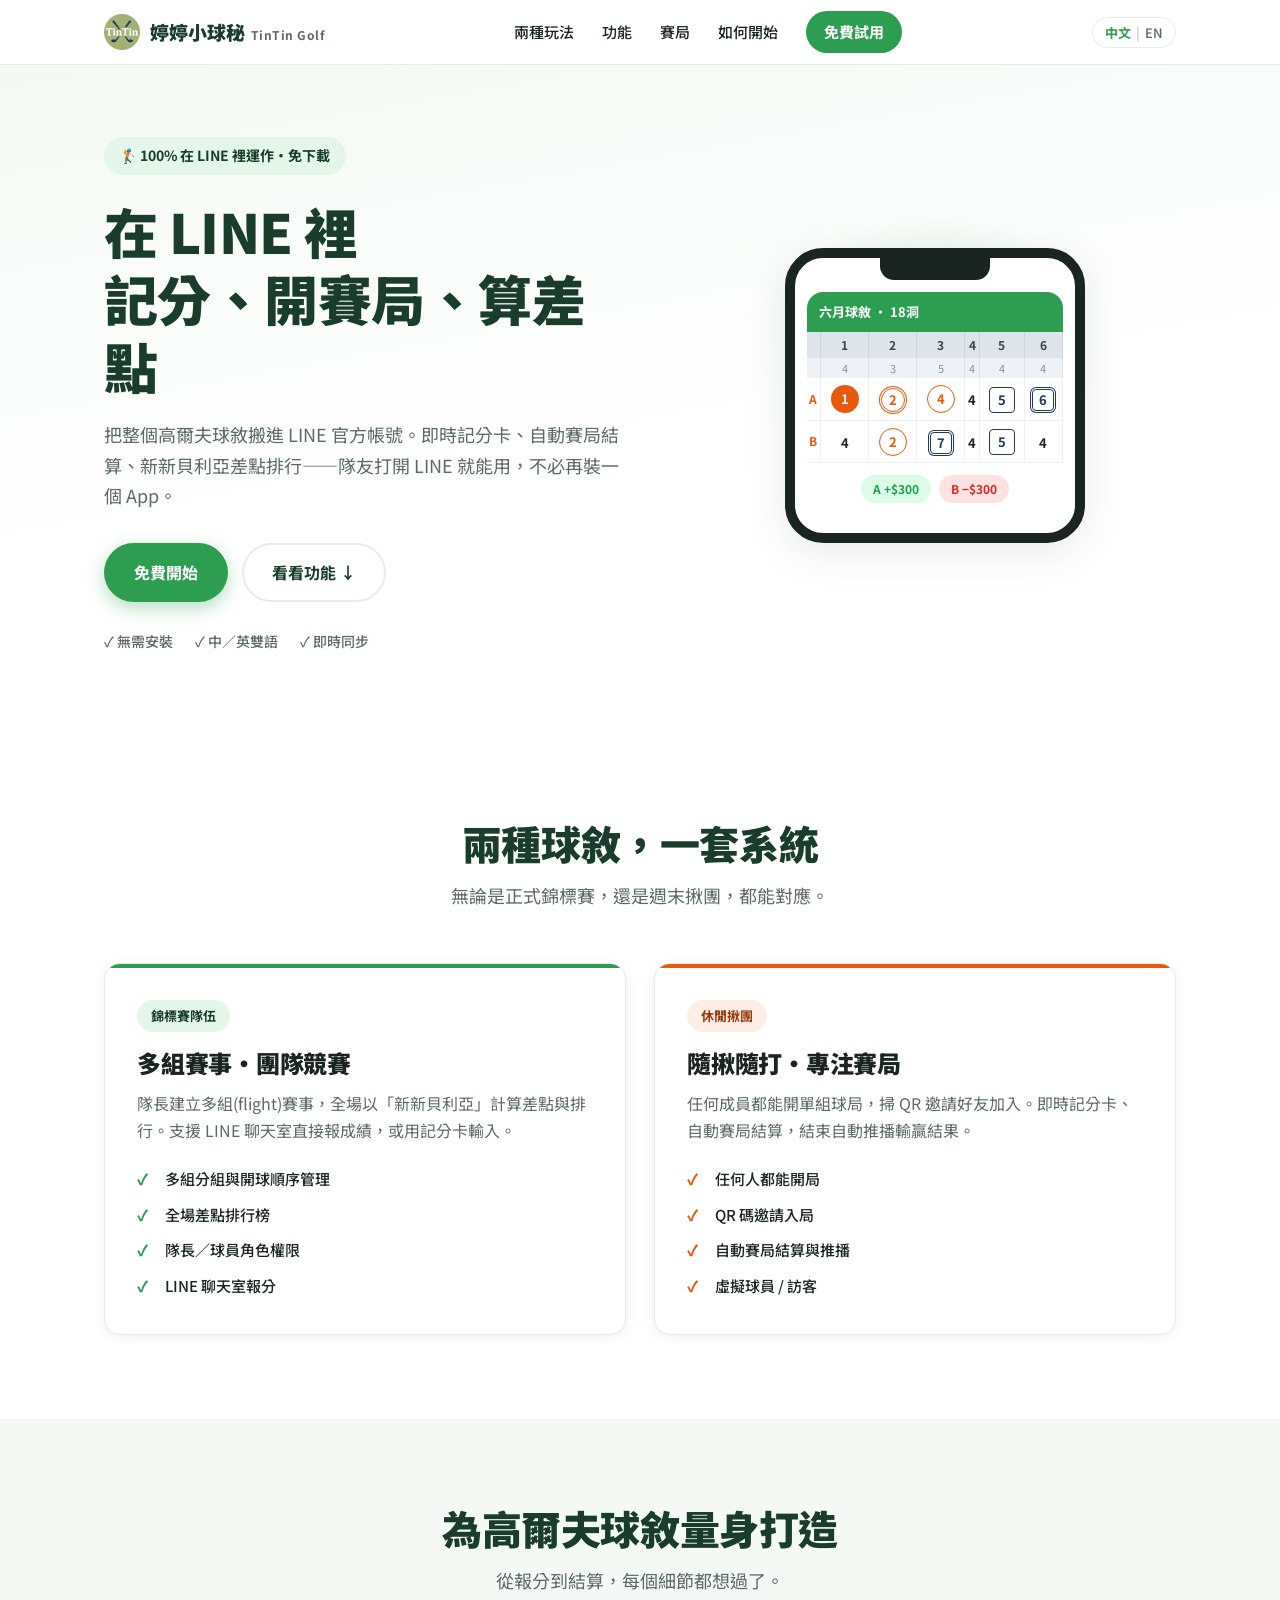
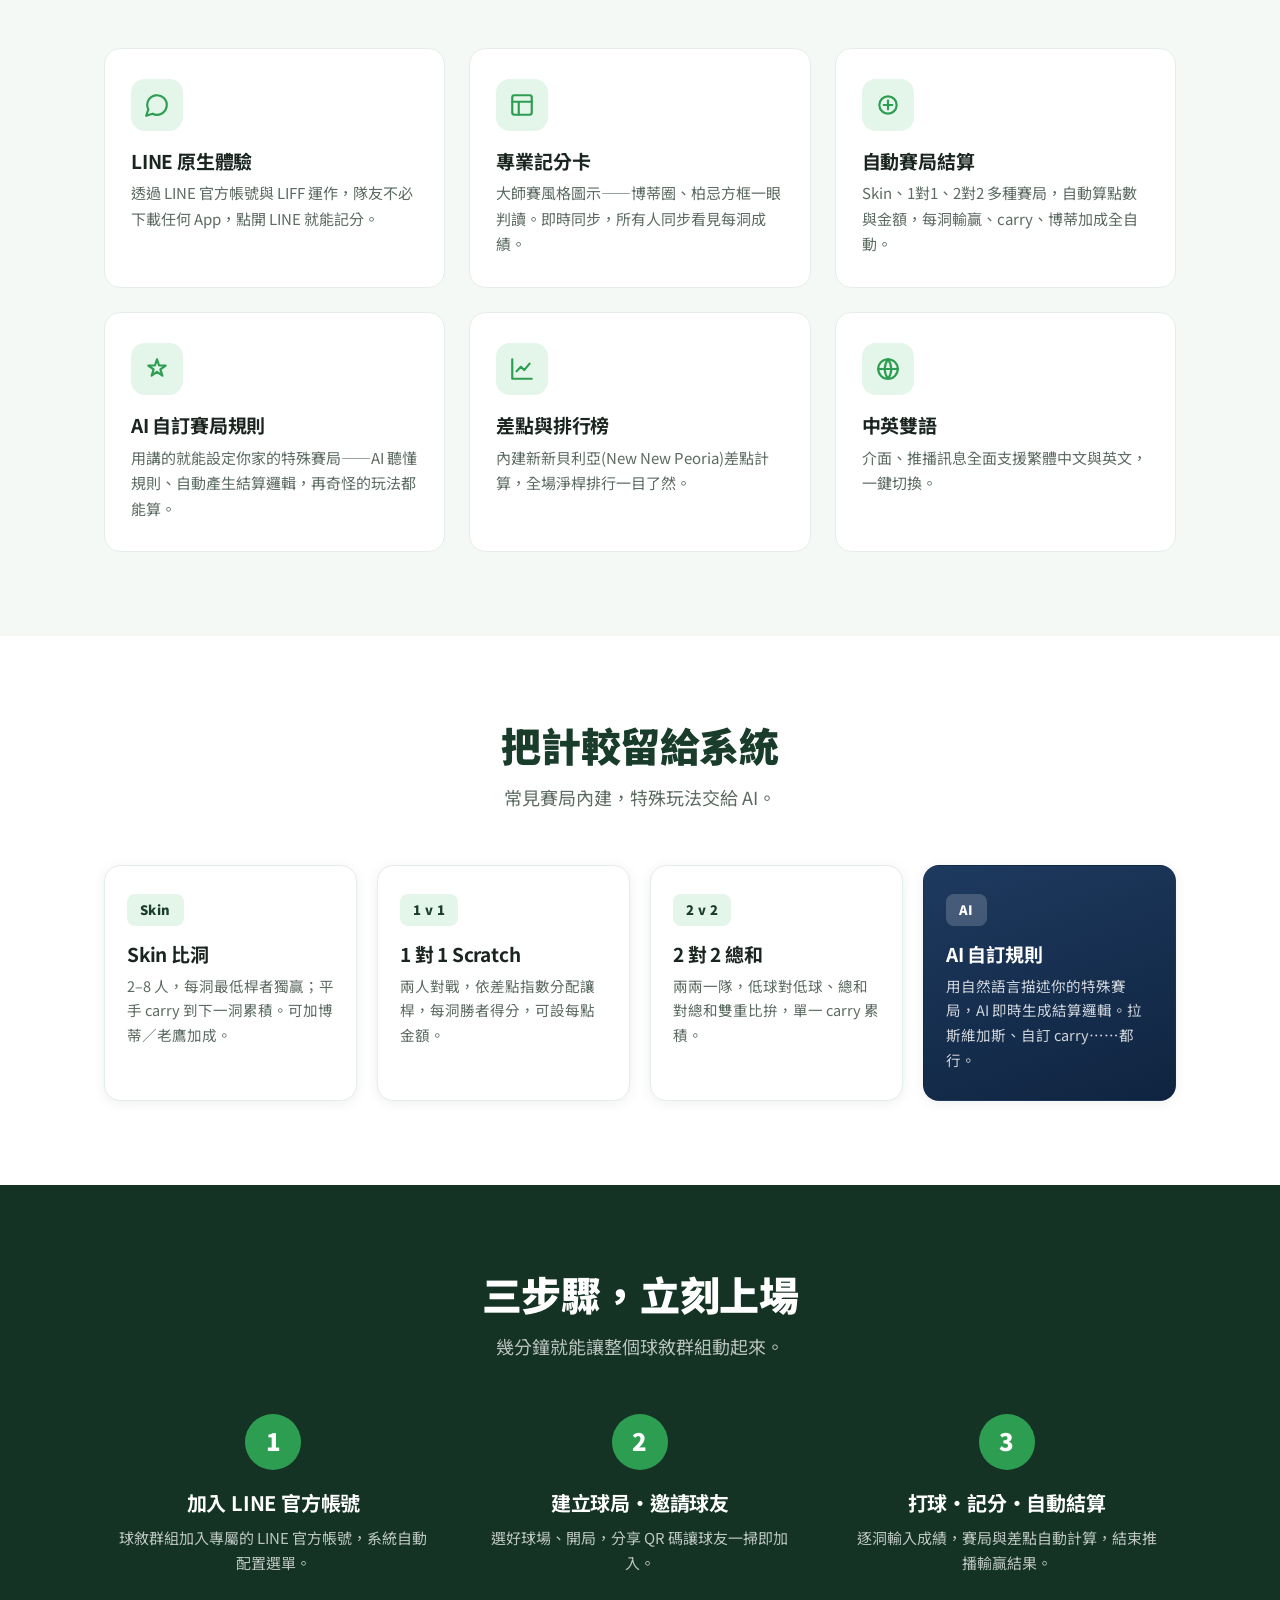
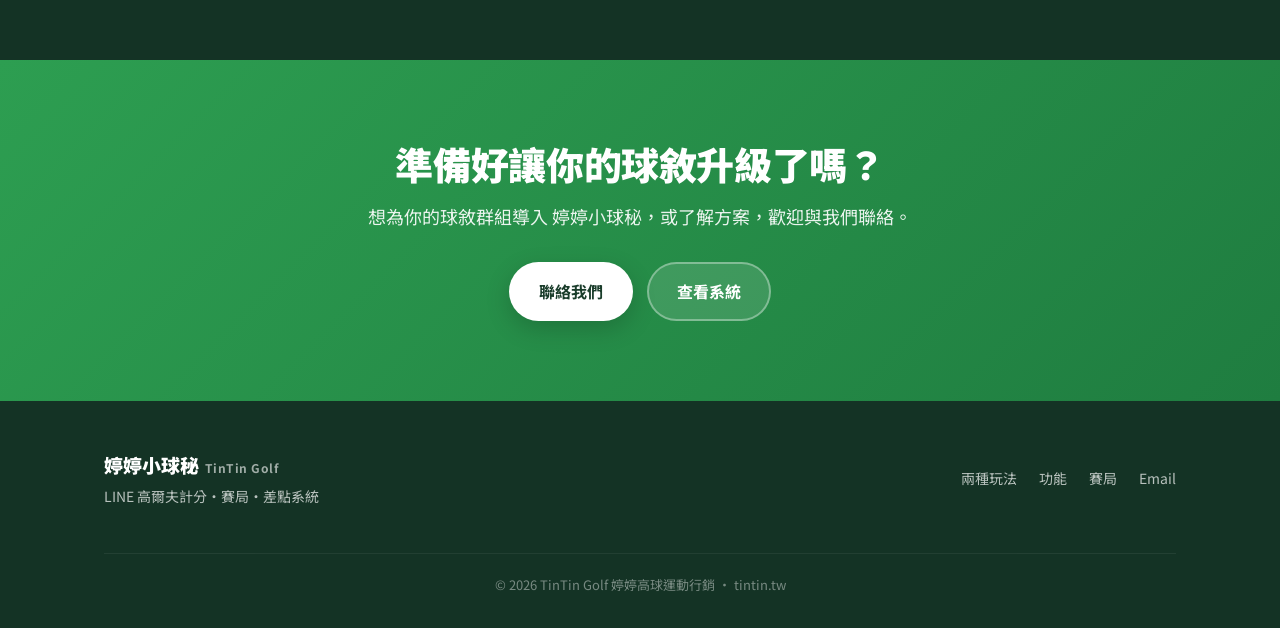
==== commit e055cc67: "Add user's T-mark favicon (system olive) + PNG fallback Co-Authored-By: Claude Opus 4.8 <noreply@ant" ====
--- a/index.html
+++ b/index.html
@@ -8,6 +8,7 @@
   <meta name="theme-color" content="#2d9e51" />
 
   <link rel="icon" href="assets/favicon.svg" type="image/svg+xml" />
+  <link rel="icon" type="image/png" sizes="32x32" href="assets/favicon-32.png" />
   <link rel="apple-touch-icon" href="assets/apple-touch-icon.png" />
 
   <!-- Open Graph -->
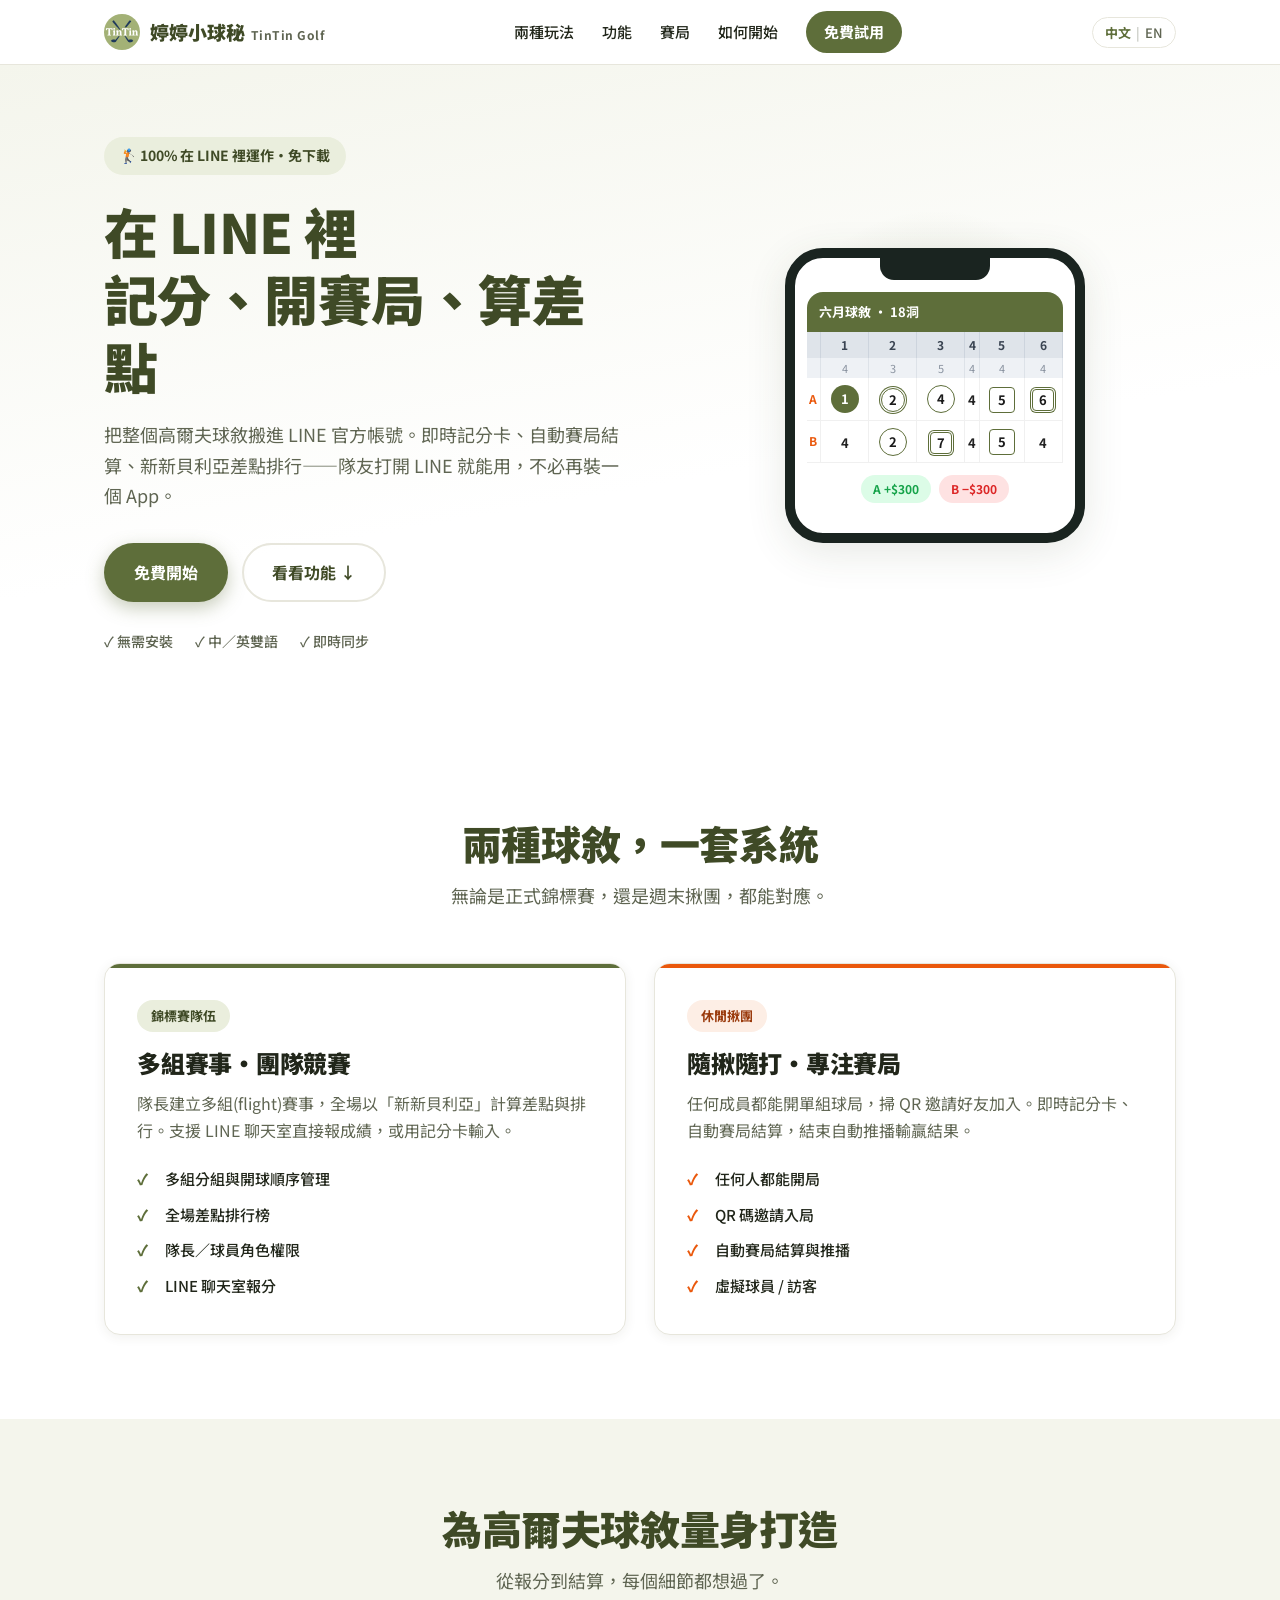
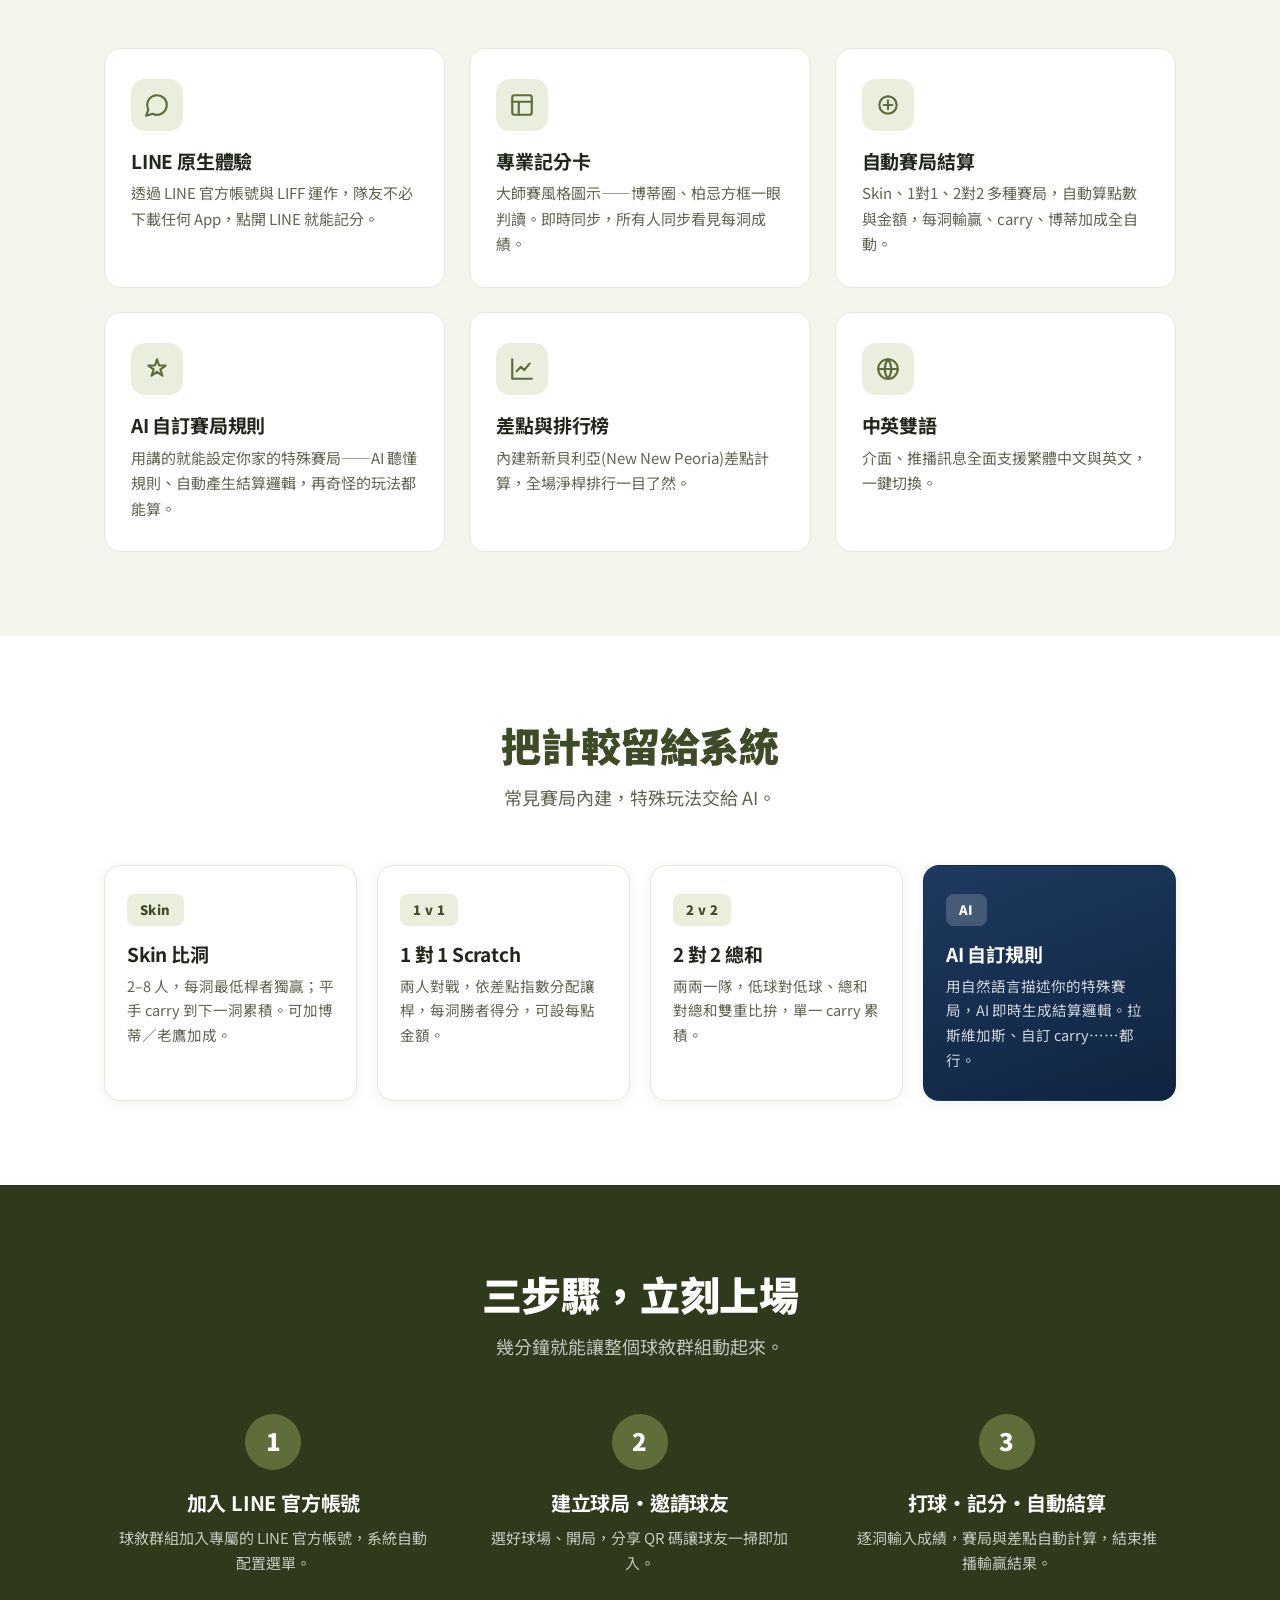
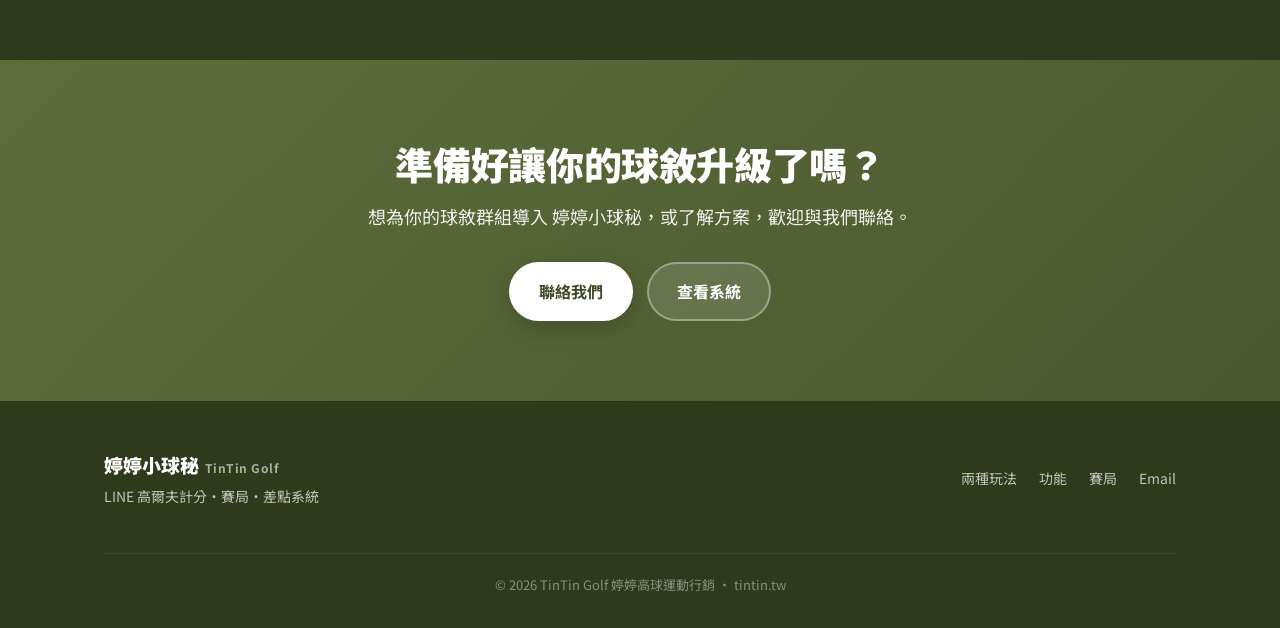
==== commit a08c1c5c: "Align site palette green -> olive family (#5E6E3A primary, #A3B176 sage) Olive primary/headings/butt" ====
--- a/index.html
+++ b/index.html
@@ -5,7 +5,7 @@
   <meta name="viewport" content="width=device-width, initial-scale=1.0" />
   <title>婷婷小球秘 — LINE 高爾夫計分・賽局・差點系統 | TinTin Golf</title>
   <meta name="description" content="婷婷小球秘：不用安裝 App，直接在 LINE 裡記分。支援錦標賽多組賽事、休閒揪團、即時記分卡、Skin／1對1／2對2 賽局、AI 自訂規則與新新貝利亞差點。" />
-  <meta name="theme-color" content="#2d9e51" />
+  <meta name="theme-color" content="#5e6e3a" />
 
   <link rel="icon" href="assets/favicon.svg" type="image/svg+xml" />
   <link rel="icon" type="image/png" sizes="32x32" href="assets/favicon-32.png" />
--- a/styles.css
+++ b/styles.css
@@ -1,17 +1,19 @@
 :root {
-  --green: #2d9e51;
-  --green-dark: #1a3d2b;
-  --green-deep: #143325;
-  --navy: #1e3a5f;
-  --orange: #ea580c;
-  --ink: #1b2520;
-  --muted: #5c6b62;
-  --line: #e6ece8;
-  --bg-tint: #f4f9f5;
+  /* Olive family — aligned to the logo/brand olive (#A3B176) */
+  --green: #5e6e3a;        /* primary (deep olive) — buttons, header, links */
+  --green-dark: #3f4a26;   /* headings / brand name */
+  --green-deep: #2f3a1c;   /* darkest olive — dark sections + footer */
+  --sage: #a3b176;         /* light olive accent */
+  --navy: #1f3a5c;
+  --orange: #ea580c;       /* accent only */
+  --ink: #21261a;
+  --muted: #5f6552;
+  --line: #e7e6dc;
+  --bg-tint: #f4f5ec;
   --white: #fff;
   --radius: 16px;
-  --shadow: 0 10px 40px rgba(26, 61, 43, 0.10);
-  --shadow-sm: 0 2px 12px rgba(26, 61, 43, 0.08);
+  --shadow: 0 10px 40px rgba(60, 70, 40, 0.12);
+  --shadow-sm: 0 2px 12px rgba(60, 70, 40, 0.08);
   --maxw: 1120px;
   --font: 'Noto Sans TC', -apple-system, BlinkMacSystemFont, 'Segoe UI', sans-serif;
 }
@@ -42,8 +44,8 @@
   border: 2px solid transparent; white-space: nowrap;
 }
 .btn:active { transform: scale(.97); }
-.btn-primary { background: var(--green); color: #fff; box-shadow: 0 6px 18px rgba(45,158,81,.35); }
-.btn-primary:hover { background: #268a46; box-shadow: 0 8px 24px rgba(45,158,81,.45); }
+.btn-primary { background: var(--green); color: #fff; box-shadow: 0 6px 18px rgba(94,110,58,.35); }
+.btn-primary:hover { background: #4a5730; box-shadow: 0 8px 24px rgba(94,110,58,.45); }
 .btn-ghost { background: transparent; color: var(--green-dark); border-color: var(--line); }
 .btn-ghost:hover { border-color: var(--green); color: var(--green); }
 .btn-ghost-light { background: rgba(255,255,255,.12); color: #fff; border-color: rgba(255,255,255,.35); }
@@ -72,7 +74,7 @@
   background: var(--green); color: #fff !important; padding: 8px 18px; border-radius: 999px;
   font-weight: 700 !important;
 }
-.nav-cta:hover { background: #268a46; }
+.nav-cta:hover { background: #4a5730; }
 
 .nav-right { display: flex; align-items: center; gap: 12px; }
 .lang-toggle {
@@ -87,10 +89,10 @@
 .nav-burger span { width: 22px; height: 2px; background: var(--green-dark); border-radius: 2px; transition: .25s; }
 
 /* ───────────── Hero ───────────── */
-.hero { padding: 72px 0 80px; background: linear-gradient(170deg, #f4f9f5 0%, #fff 60%); overflow: hidden; }
+.hero { padding: 72px 0 80px; background: linear-gradient(170deg, #f4f5ec 0%, #fff 60%); overflow: hidden; }
 .hero-inner { display: grid; grid-template-columns: 1.05fr .95fr; gap: 56px; align-items: center; }
 .pill {
-  display: inline-block; background: #e4f5ea; color: var(--green-dark);
+  display: inline-block; background: #eaeedd; color: var(--green-dark);
   padding: 7px 16px; border-radius: 999px; font-size: 14px; font-weight: 700; margin-bottom: 22px;
 }
 .hero h1 { font-size: clamp(34px, 5vw, 54px); font-weight: 900; color: var(--green-dark); margin-bottom: 20px; }
@@ -113,18 +115,18 @@
 .pp-row th, .pp-row td { background: #eef1f5; color: #8a93a0; font-size: 11px; height: 20px; border-right: 1px solid #dde2e8; }
 .pscore tbody td { height: 42px; border-right: 1px solid #f0f0f0; border-bottom: 1px solid #f0f0f0; }
 .pa { font-weight: 700; color: var(--orange); font-size: 12px; }
-.sc { display: inline-flex; align-items: center; justify-content: center; font-size: 13px; font-weight: 700; box-sizing: border-box; }
-.filled-c { width: 28px; height: 28px; border-radius: 50%; background: var(--orange); color: #fff; }
-.dbl-c { width: 24px; height: 24px; border-radius: 50%; border: 1px solid var(--orange); background: #fff; color: var(--orange); box-shadow: 0 0 0 1px #fff, 0 0 0 2px var(--orange); }
-.thin-c { width: 28px; height: 28px; border-radius: 50%; border: 1px solid var(--orange); background: #fff; color: var(--orange); }
+.sc { display: inline-flex; align-items: center; justify-content: center; font-size: 13px; font-weight: 700; box-sizing: border-box; color: #1a1a1a; }
+.filled-c { width: 28px; height: 28px; border-radius: 50%; background: var(--green); color: #fff; }
+.dbl-c { width: 24px; height: 24px; border-radius: 50%; border: 1px solid var(--green); background: #fff; box-shadow: 0 0 0 1px #fff, 0 0 0 2px var(--green); }
+.thin-c { width: 28px; height: 28px; border-radius: 50%; border: 1px solid var(--green); background: #fff; }
 .par { color: #222; }
-.thin-s { width: 26px; height: 26px; border-radius: 4px; border: 1px solid var(--navy); background: #fff; color: var(--navy); }
-.dbl-s { width: 22px; height: 22px; border-radius: 4px; border: 1px solid var(--navy); background: #fff; color: var(--navy); box-shadow: 0 0 0 1px #fff, 0 0 0 2px var(--navy); }
+.thin-s { width: 26px; height: 26px; border-radius: 4px; border: 1px solid var(--green); background: #fff; }
+.dbl-s { width: 22px; height: 22px; border-radius: 4px; border: 1px solid var(--green); background: #fff; box-shadow: 0 0 0 1px #fff, 0 0 0 2px var(--green); }
 .pchip-row { display: flex; gap: 8px; padding: 12px 10px; justify-content: center; }
 .pchip { font-size: 12px; font-weight: 700; padding: 4px 12px; border-radius: 999px; }
 .pchip.win { background: #dcfce7; color: #16a34a; }
 .pchip.lose { background: #fee2e2; color: #dc2626; }
-.phone-glow { position: absolute; width: 340px; height: 340px; background: radial-gradient(circle, rgba(45,158,81,.18), transparent 65%); top: 40%; left: 50%; transform: translate(-50%,-50%); z-index: 1; }
+.phone-glow { position: absolute; width: 340px; height: 340px; background: radial-gradient(circle, rgba(94,110,58,.18), transparent 65%); top: 40%; left: 50%; transform: translate(-50%,-50%); z-index: 1; }
 
 /* ───────────── Section ───────────── */
 .section { padding: 84px 0; }
@@ -140,7 +142,7 @@
 .mode-tournament::before { background: var(--green); }
 .mode-casual::before { background: var(--orange); }
 .mode-tag { display: inline-block; font-size: 13px; font-weight: 700; padding: 5px 14px; border-radius: 999px; margin-bottom: 16px; }
-.mode-tournament .mode-tag { background: #e4f5ea; color: var(--green-dark); }
+.mode-tournament .mode-tag { background: #eaeedd; color: var(--green-dark); }
 .mode-casual .mode-tag { background: #fdeee5; color: #9a3a0c; }
 .mode-card h3 { font-size: 24px; font-weight: 900; color: var(--ink); margin-bottom: 12px; }
 .mode-card > p { color: var(--muted); margin-bottom: 22px; }
@@ -154,7 +156,7 @@
 .feature-grid { display: grid; grid-template-columns: repeat(3, 1fr); gap: 24px; }
 .feature { background: #fff; border: 1px solid var(--line); border-radius: var(--radius); padding: 30px 26px; transition: transform .2s ease, box-shadow .2s ease; }
 .feature:hover { transform: translateY(-4px); box-shadow: var(--shadow); }
-.feature-ic { width: 52px; height: 52px; border-radius: 14px; background: #e4f5ea; color: var(--green); display: flex; align-items: center; justify-content: center; margin-bottom: 18px; }
+.feature-ic { width: 52px; height: 52px; border-radius: 14px; background: #eaeedd; color: var(--green); display: flex; align-items: center; justify-content: center; margin-bottom: 18px; }
 .feature-ic svg { width: 26px; height: 26px; }
 .feature h3 { font-size: 19px; font-weight: 700; margin-bottom: 8px; }
 .feature p { color: var(--muted); font-size: 15px; }
@@ -163,7 +165,7 @@
 .bet-grid { display: grid; grid-template-columns: repeat(4, 1fr); gap: 20px; }
 .bet-card { background: #fff; border: 1px solid var(--line); border-radius: var(--radius); padding: 28px 22px; box-shadow: var(--shadow-sm); }
 .bet-ai { background: linear-gradient(160deg, #1e3a5f, #0f2440); color: #fff; border-color: transparent; }
-.bet-badge { display: inline-block; font-size: 13px; font-weight: 900; padding: 5px 13px; border-radius: 8px; background: #e4f5ea; color: var(--green-dark); margin-bottom: 16px; letter-spacing: .03em; }
+.bet-badge { display: inline-block; font-size: 13px; font-weight: 900; padding: 5px 13px; border-radius: 8px; background: #eaeedd; color: var(--green-dark); margin-bottom: 16px; letter-spacing: .03em; }
 .bet-badge.ai { background: rgba(255,255,255,.18); color: #fff; }
 .bet-card h3 { font-size: 19px; font-weight: 700; margin-bottom: 8px; }
 .bet-card p { font-size: 14.5px; color: var(--muted); }
@@ -180,7 +182,7 @@
 .step p { color: rgba(255,255,255,.72); font-size: 15px; }
 
 /* ───────────── CTA ───────────── */
-.cta { background: linear-gradient(135deg, var(--green), #1f7d40); padding: 80px 0; text-align: center; }
+.cta { background: linear-gradient(135deg, var(--green), #4a5730); padding: 80px 0; text-align: center; }
 .cta-inner { max-width: 640px; }
 .cta h2 { font-size: clamp(28px, 4vw, 38px); font-weight: 900; color: #fff; margin-bottom: 14px; }
 .cta p { font-size: 18px; color: rgba(255,255,255,.9); margin-bottom: 30px; }
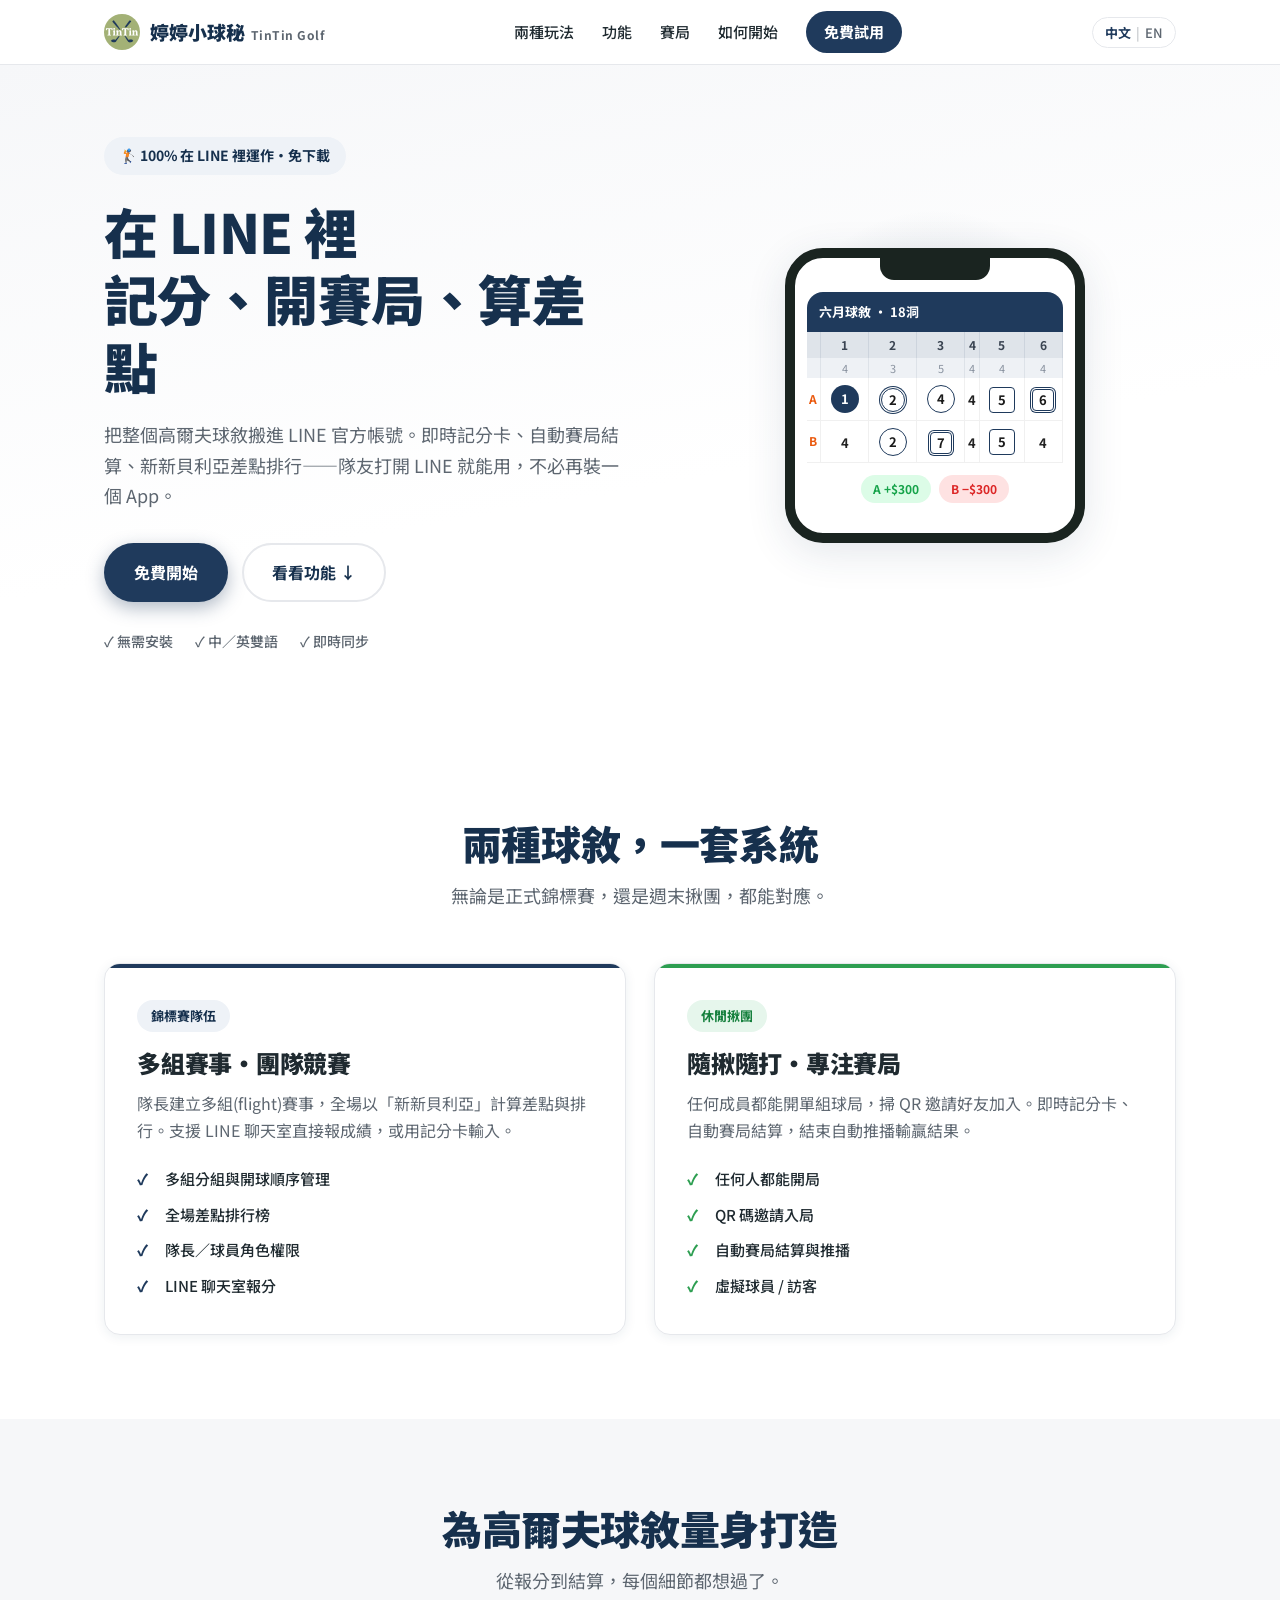
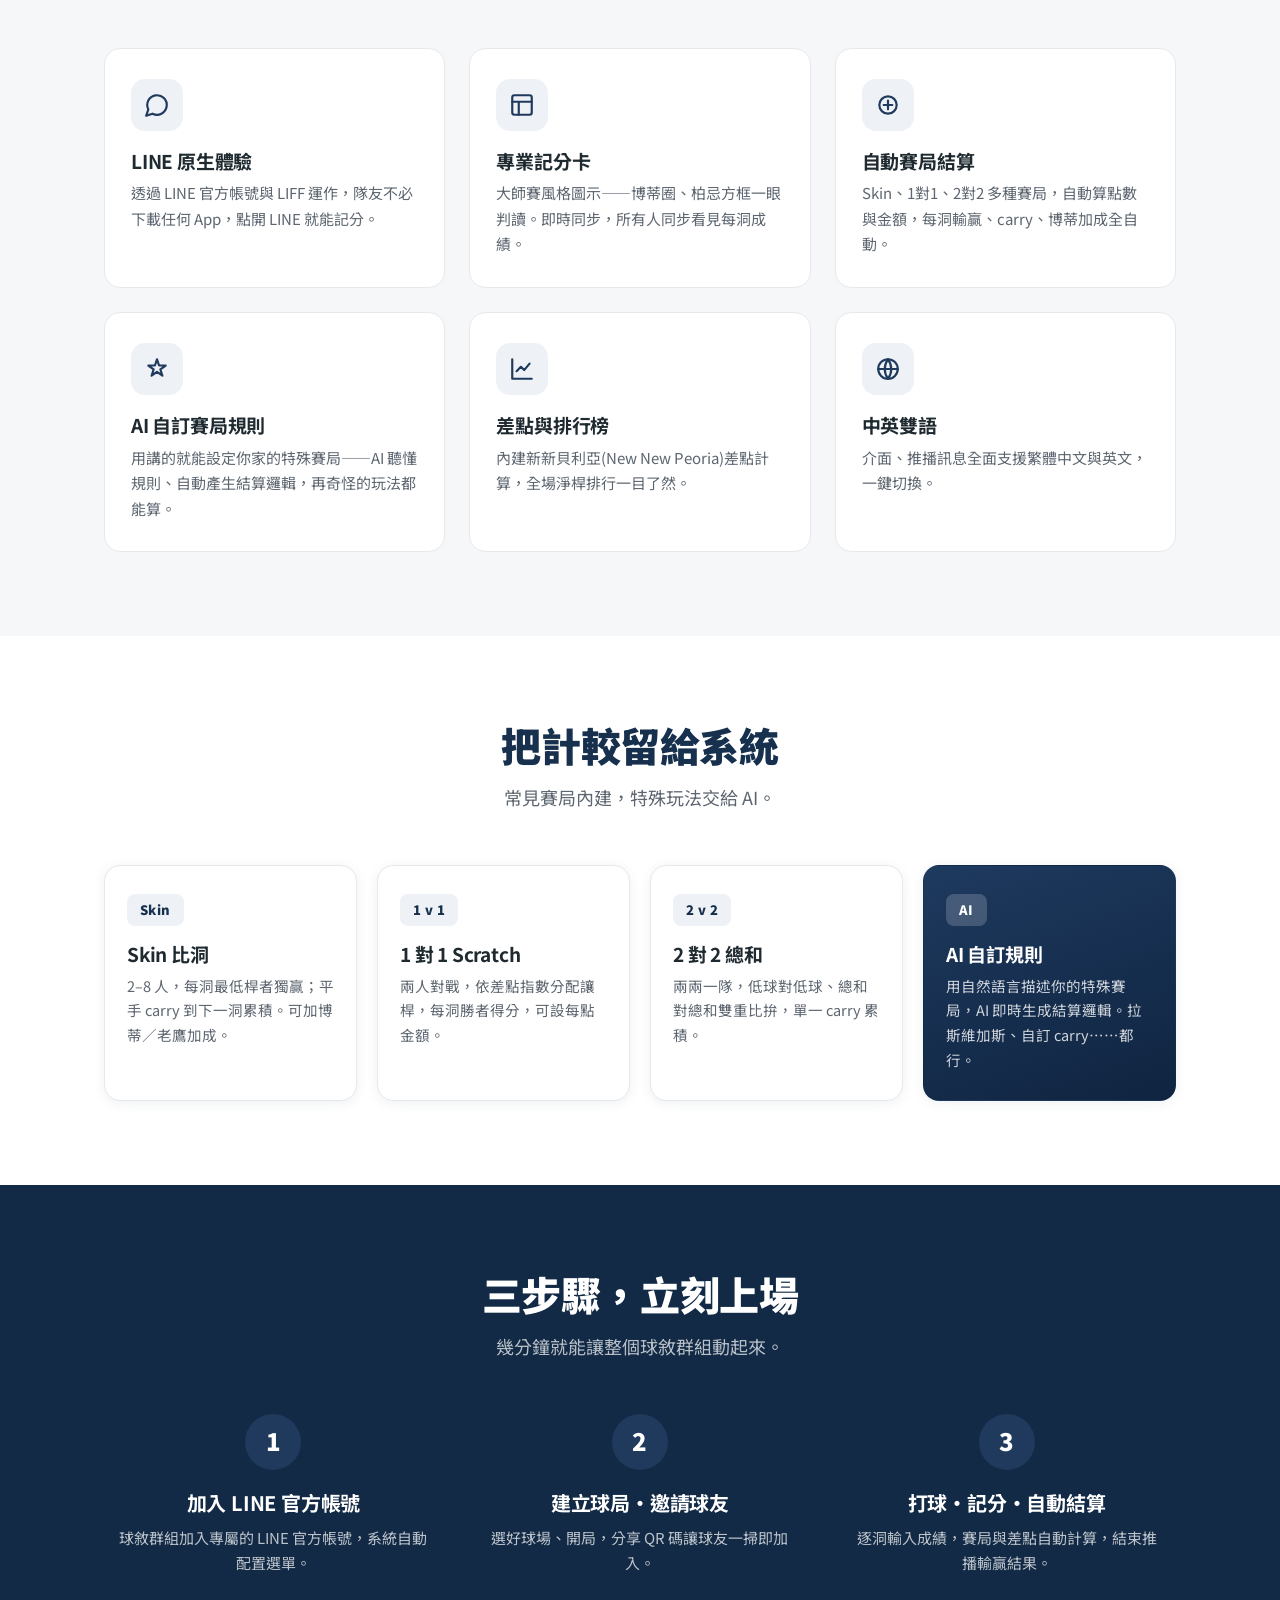
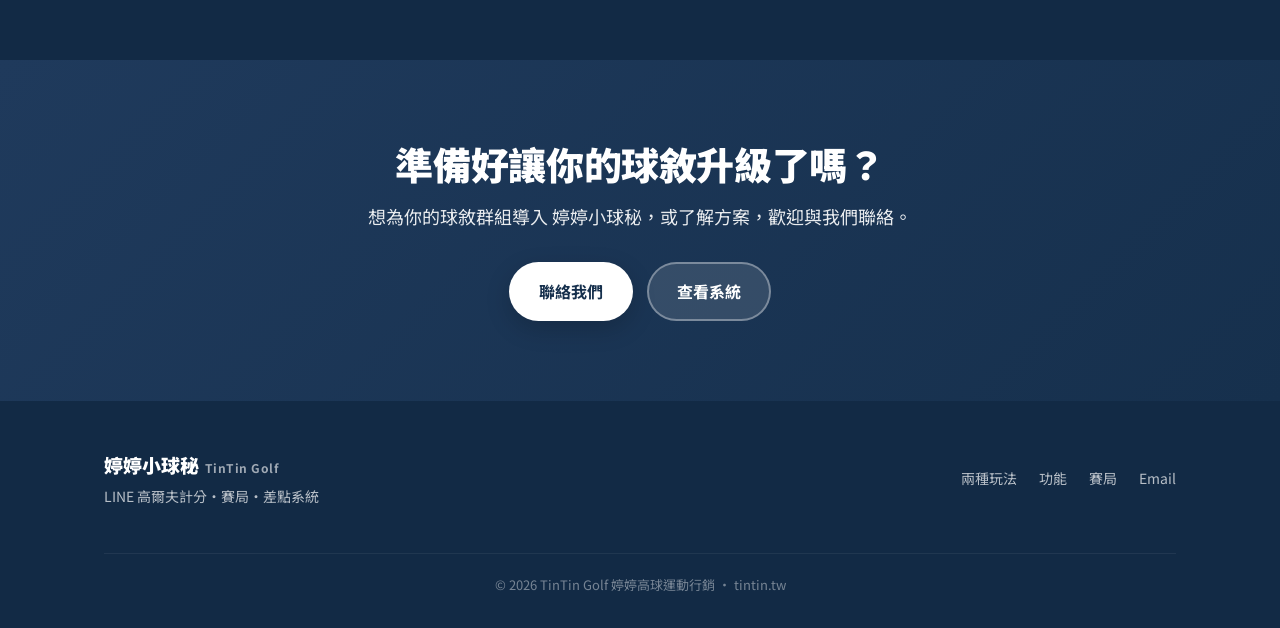
==== commit bad4a756: "Site: reduce olive -> navy primary + neutral surfaces; mode cards navy (Tournament) / green (Casual)" ====
--- a/index.html
+++ b/index.html
@@ -5,7 +5,7 @@
   <meta name="viewport" content="width=device-width, initial-scale=1.0" />
   <title>婷婷小球秘 — LINE 高爾夫計分・賽局・差點系統 | TinTin Golf</title>
   <meta name="description" content="婷婷小球秘：不用安裝 App，直接在 LINE 裡記分。支援錦標賽多組賽事、休閒揪團、即時記分卡、Skin／1對1／2對2 賽局、AI 自訂規則與新新貝利亞差點。" />
-  <meta name="theme-color" content="#5e6e3a" />
+  <meta name="theme-color" content="#1f3a5c" />
 
   <link rel="icon" href="assets/favicon.svg" type="image/svg+xml" />
   <link rel="icon" type="image/png" sizes="32x32" href="assets/favicon-32.png" />
--- a/styles.css
+++ b/styles.css
@@ -1,19 +1,20 @@
 :root {
-  /* Olive family — aligned to the logo/brand olive (#A3B176) */
-  --green: #5e6e3a;        /* primary (deep olive) — buttons, header, links */
-  --green-dark: #3f4a26;   /* headings / brand name */
-  --green-deep: #2f3a1c;   /* darkest olive — dark sections + footer */
-  --sage: #a3b176;         /* light olive accent */
-  --navy: #1f3a5c;
-  --orange: #ea580c;       /* accent only */
-  --ink: #21261a;
-  --muted: #5f6552;
-  --line: #e7e6dc;
-  --bg-tint: #f4f5ec;
+  /* Navy primary + neutral surfaces; olive reserved for the logo. Two modes = navy / green. */
+  --green: #1f3a5c;        /* primary (navy) — buttons, header, links */
+  --green-dark: #16304d;   /* headings / brand name (deep navy) */
+  --green-deep: #122a45;   /* darkest navy — dark sections + footer */
+  --sage: #a3b176;         /* olive accent (logo) */
+  --navy: #1f3a5c;         /* Tournament */
+  --casual-green: #2d9e51; /* Casual mode accent (green) */
+  --orange: #ea580c;       /* small accent */
+  --ink: #1f2a30;          /* neutral dark text */
+  --muted: #5d6670;
+  --line: #e6e8ec;
+  --bg-tint: #f6f7f9;      /* neutral light surface */
   --white: #fff;
   --radius: 16px;
-  --shadow: 0 10px 40px rgba(60, 70, 40, 0.12);
-  --shadow-sm: 0 2px 12px rgba(60, 70, 40, 0.08);
+  --shadow: 0 10px 40px rgba(31, 58, 92, 0.12);
+  --shadow-sm: 0 2px 12px rgba(31, 58, 92, 0.08);
   --maxw: 1120px;
   --font: 'Noto Sans TC', -apple-system, BlinkMacSystemFont, 'Segoe UI', sans-serif;
 }
@@ -44,8 +45,8 @@
   border: 2px solid transparent; white-space: nowrap;
 }
 .btn:active { transform: scale(.97); }
-.btn-primary { background: var(--green); color: #fff; box-shadow: 0 6px 18px rgba(94,110,58,.35); }
-.btn-primary:hover { background: #4a5730; box-shadow: 0 8px 24px rgba(94,110,58,.45); }
+.btn-primary { background: var(--green); color: #fff; box-shadow: 0 6px 18px rgba(31,58,92,.35); }
+.btn-primary:hover { background: #16304d; box-shadow: 0 8px 24px rgba(31,58,92,.45); }
 .btn-ghost { background: transparent; color: var(--green-dark); border-color: var(--line); }
 .btn-ghost:hover { border-color: var(--green); color: var(--green); }
 .btn-ghost-light { background: rgba(255,255,255,.12); color: #fff; border-color: rgba(255,255,255,.35); }
@@ -74,7 +75,7 @@
   background: var(--green); color: #fff !important; padding: 8px 18px; border-radius: 999px;
   font-weight: 700 !important;
 }
-.nav-cta:hover { background: #4a5730; }
+.nav-cta:hover { background: #16304d; }
 
 .nav-right { display: flex; align-items: center; gap: 12px; }
 .lang-toggle {
@@ -89,10 +90,10 @@
 .nav-burger span { width: 22px; height: 2px; background: var(--green-dark); border-radius: 2px; transition: .25s; }
 
 /* ───────────── Hero ───────────── */
-.hero { padding: 72px 0 80px; background: linear-gradient(170deg, #f4f5ec 0%, #fff 60%); overflow: hidden; }
+.hero { padding: 72px 0 80px; background: linear-gradient(170deg, #f6f7f9 0%, #fff 60%); overflow: hidden; }
 .hero-inner { display: grid; grid-template-columns: 1.05fr .95fr; gap: 56px; align-items: center; }
 .pill {
-  display: inline-block; background: #eaeedd; color: var(--green-dark);
+  display: inline-block; background: #eef2f7; color: var(--green-dark);
   padding: 7px 16px; border-radius: 999px; font-size: 14px; font-weight: 700; margin-bottom: 22px;
 }
 .hero h1 { font-size: clamp(34px, 5vw, 54px); font-weight: 900; color: var(--green-dark); margin-bottom: 20px; }
@@ -126,7 +127,7 @@
 .pchip { font-size: 12px; font-weight: 700; padding: 4px 12px; border-radius: 999px; }
 .pchip.win { background: #dcfce7; color: #16a34a; }
 .pchip.lose { background: #fee2e2; color: #dc2626; }
-.phone-glow { position: absolute; width: 340px; height: 340px; background: radial-gradient(circle, rgba(94,110,58,.18), transparent 65%); top: 40%; left: 50%; transform: translate(-50%,-50%); z-index: 1; }
+.phone-glow { position: absolute; width: 340px; height: 340px; background: radial-gradient(circle, rgba(31,58,92,.18), transparent 65%); top: 40%; left: 50%; transform: translate(-50%,-50%); z-index: 1; }
 
 /* ───────────── Section ───────────── */
 .section { padding: 84px 0; }
@@ -140,23 +141,23 @@
 .mode-card { background: #fff; border: 1px solid var(--line); border-radius: var(--radius); padding: 36px 32px; box-shadow: var(--shadow-sm); position: relative; overflow: hidden; }
 .mode-card::before { content: ""; position: absolute; top: 0; left: 0; right: 0; height: 4px; }
 .mode-tournament::before { background: var(--green); }
-.mode-casual::before { background: var(--orange); }
+.mode-casual::before { background: var(--casual-green); }
 .mode-tag { display: inline-block; font-size: 13px; font-weight: 700; padding: 5px 14px; border-radius: 999px; margin-bottom: 16px; }
-.mode-tournament .mode-tag { background: #eaeedd; color: var(--green-dark); }
-.mode-casual .mode-tag { background: #fdeee5; color: #9a3a0c; }
+.mode-tournament .mode-tag { background: #eef2f7; color: var(--green-dark); }
+.mode-casual .mode-tag { background: #e6f6ec; color: #15803d; }
 .mode-card h3 { font-size: 24px; font-weight: 900; color: var(--ink); margin-bottom: 12px; }
 .mode-card > p { color: var(--muted); margin-bottom: 22px; }
 .mode-list { list-style: none; display: flex; flex-direction: column; gap: 10px; }
 .mode-list li { position: relative; padding-left: 28px; font-size: 15px; font-weight: 500; }
 .mode-list li::before { content: "✓"; position: absolute; left: 0; top: 0; font-weight: 900; }
 .mode-tournament .mode-list li::before { color: var(--green); }
-.mode-casual .mode-list li::before { color: var(--orange); }
+.mode-casual .mode-list li::before { color: var(--casual-green); }
 
 /* ───────────── Features ───────────── */
 .feature-grid { display: grid; grid-template-columns: repeat(3, 1fr); gap: 24px; }
 .feature { background: #fff; border: 1px solid var(--line); border-radius: var(--radius); padding: 30px 26px; transition: transform .2s ease, box-shadow .2s ease; }
 .feature:hover { transform: translateY(-4px); box-shadow: var(--shadow); }
-.feature-ic { width: 52px; height: 52px; border-radius: 14px; background: #eaeedd; color: var(--green); display: flex; align-items: center; justify-content: center; margin-bottom: 18px; }
+.feature-ic { width: 52px; height: 52px; border-radius: 14px; background: #eef2f7; color: var(--green); display: flex; align-items: center; justify-content: center; margin-bottom: 18px; }
 .feature-ic svg { width: 26px; height: 26px; }
 .feature h3 { font-size: 19px; font-weight: 700; margin-bottom: 8px; }
 .feature p { color: var(--muted); font-size: 15px; }
@@ -165,7 +166,7 @@
 .bet-grid { display: grid; grid-template-columns: repeat(4, 1fr); gap: 20px; }
 .bet-card { background: #fff; border: 1px solid var(--line); border-radius: var(--radius); padding: 28px 22px; box-shadow: var(--shadow-sm); }
 .bet-ai { background: linear-gradient(160deg, #1e3a5f, #0f2440); color: #fff; border-color: transparent; }
-.bet-badge { display: inline-block; font-size: 13px; font-weight: 900; padding: 5px 13px; border-radius: 8px; background: #eaeedd; color: var(--green-dark); margin-bottom: 16px; letter-spacing: .03em; }
+.bet-badge { display: inline-block; font-size: 13px; font-weight: 900; padding: 5px 13px; border-radius: 8px; background: #eef2f7; color: var(--green-dark); margin-bottom: 16px; letter-spacing: .03em; }
 .bet-badge.ai { background: rgba(255,255,255,.18); color: #fff; }
 .bet-card h3 { font-size: 19px; font-weight: 700; margin-bottom: 8px; }
 .bet-card p { font-size: 14.5px; color: var(--muted); }
@@ -182,7 +183,7 @@
 .step p { color: rgba(255,255,255,.72); font-size: 15px; }
 
 /* ───────────── CTA ───────────── */
-.cta { background: linear-gradient(135deg, var(--green), #4a5730); padding: 80px 0; text-align: center; }
+.cta { background: linear-gradient(135deg, var(--green), #16304d); padding: 80px 0; text-align: center; }
 .cta-inner { max-width: 640px; }
 .cta h2 { font-size: clamp(28px, 4vw, 38px); font-weight: 900; color: #fff; margin-bottom: 14px; }
 .cta p { font-size: 18px; color: rgba(255,255,255,.9); margin-bottom: 30px; }
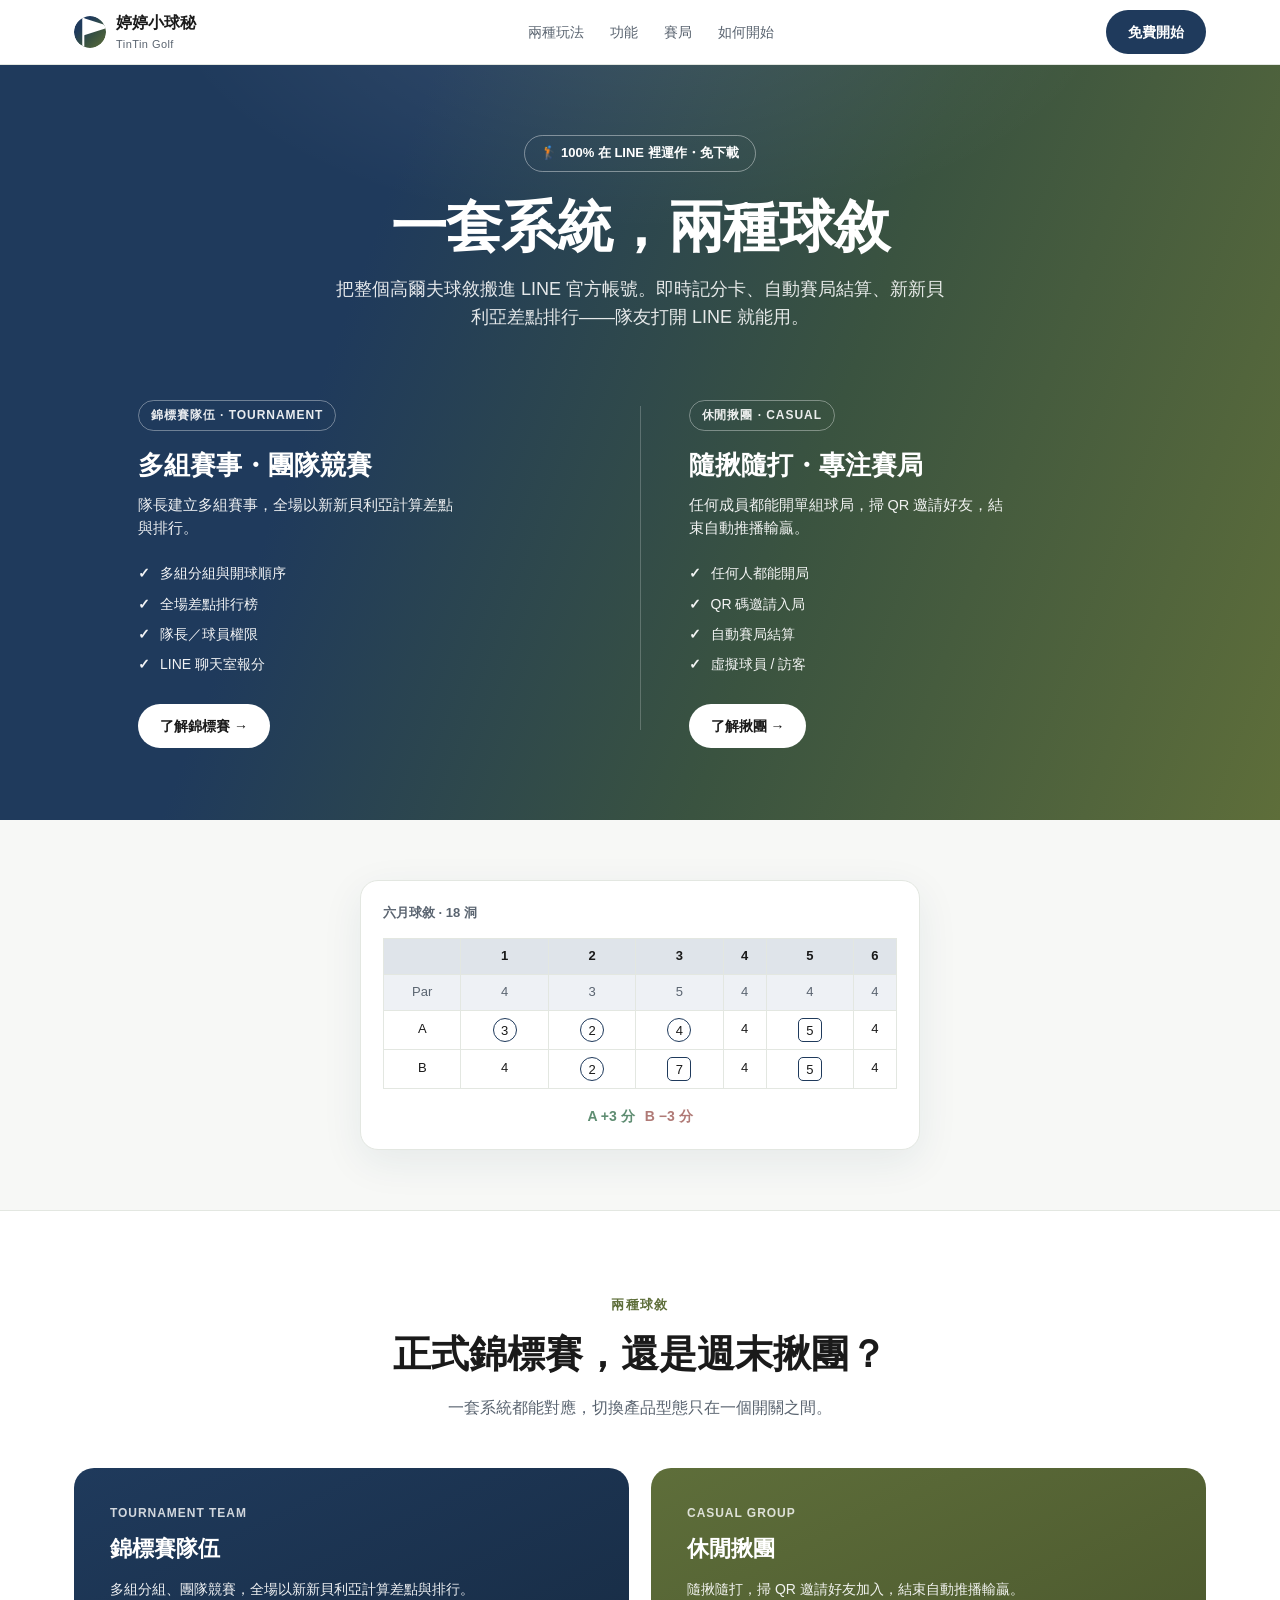
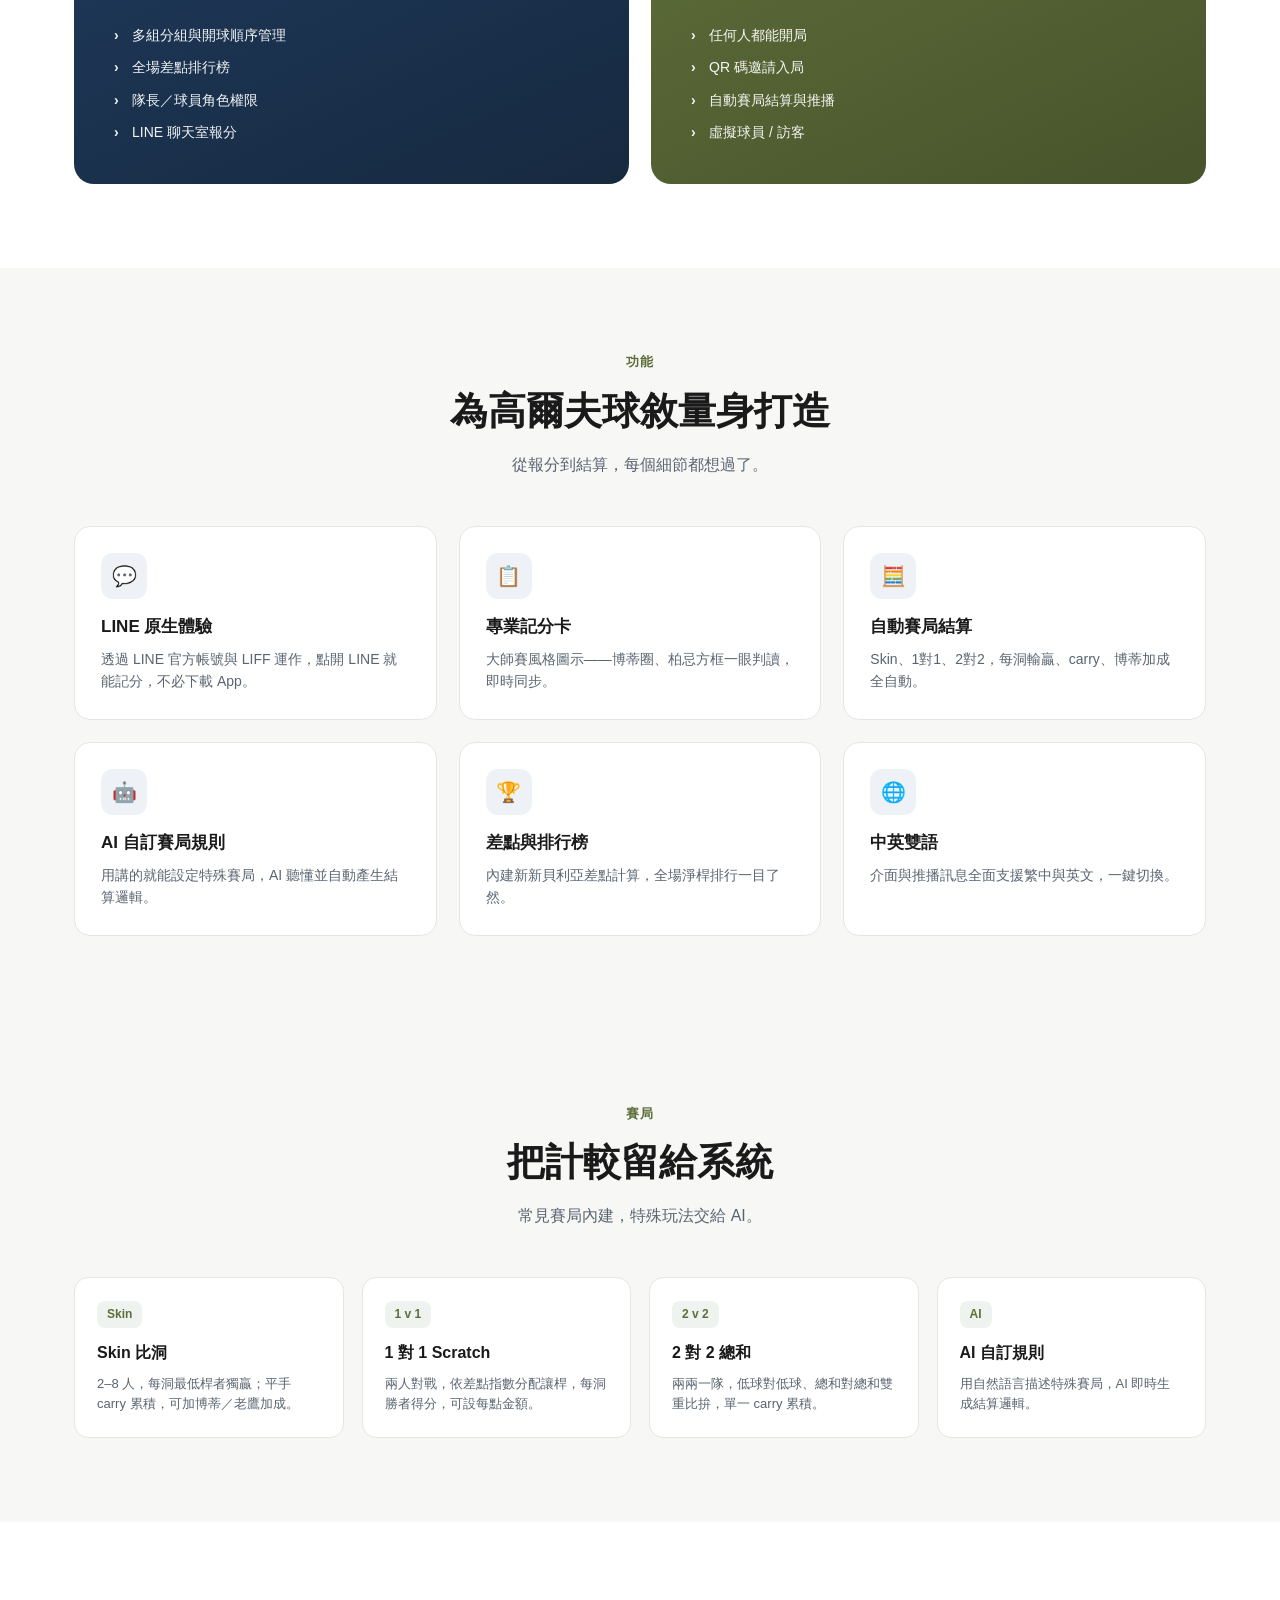
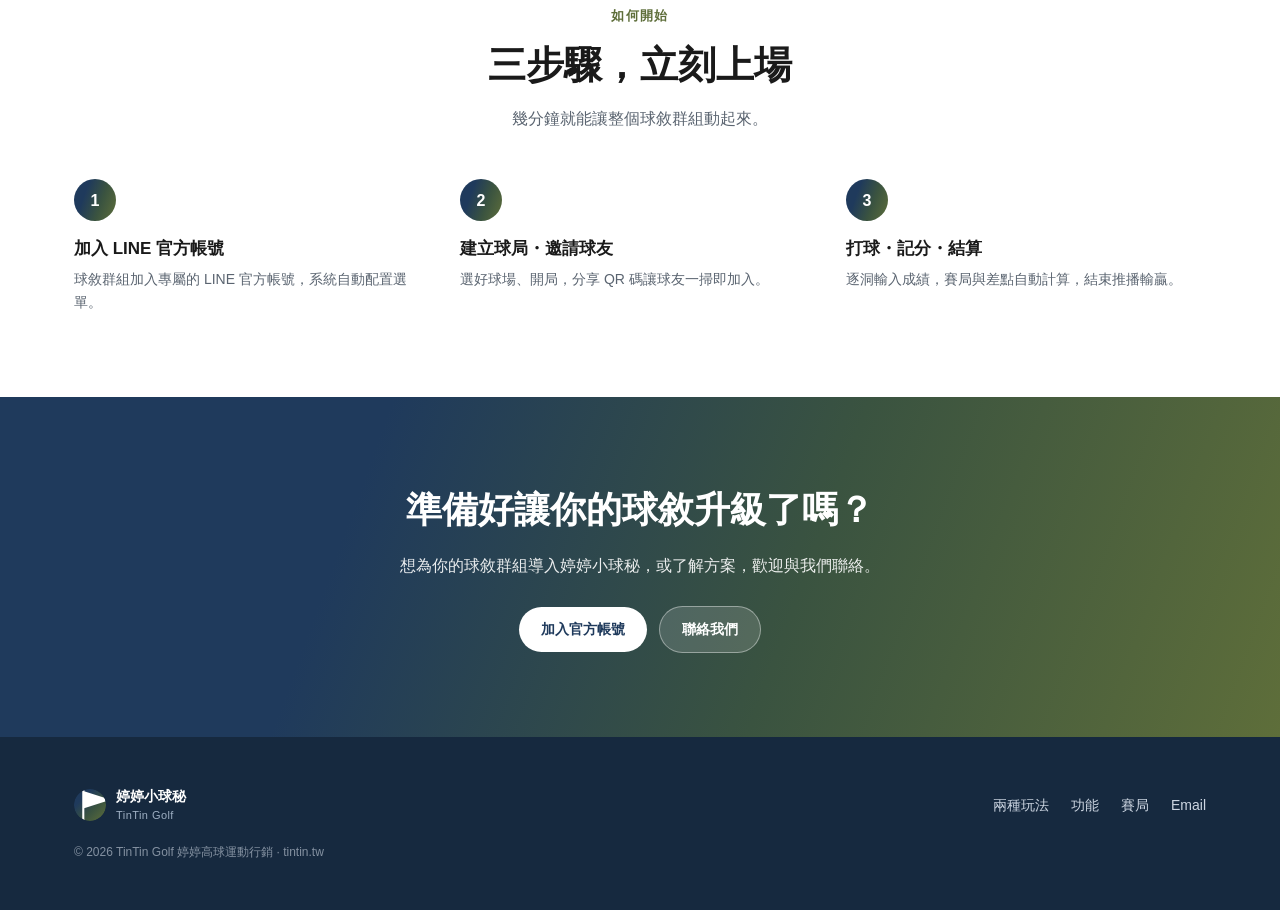
==== commit 1c6a1084: "Site: new single-file landing (navy/olive two-product), Masters demo scorecard, full favicon/OG set;" ====
--- a/index.html
+++ b/index.html
@@ -1,299 +1,231 @@
 <!DOCTYPE html>
 <html lang="zh-Hant">
 <head>
-  <meta charset="UTF-8" />
-  <meta name="viewport" content="width=device-width, initial-scale=1.0" />
-  <title>婷婷小球秘 — LINE 高爾夫計分・賽局・差點系統 | TinTin Golf</title>
-  <meta name="description" content="婷婷小球秘：不用安裝 App，直接在 LINE 裡記分。支援錦標賽多組賽事、休閒揪團、即時記分卡、Skin／1對1／2對2 賽局、AI 自訂規則與新新貝利亞差點。" />
-  <meta name="theme-color" content="#1f3a5c" />
-
-  <link rel="icon" href="assets/favicon.svg" type="image/svg+xml" />
-  <link rel="icon" type="image/png" sizes="32x32" href="assets/favicon-32.png" />
-  <link rel="apple-touch-icon" href="assets/apple-touch-icon.png" />
-
-  <!-- Open Graph -->
-  <meta property="og:type" content="website" />
-  <meta property="og:title" content="婷婷小球秘 — LINE 高爾夫計分系統 | TinTin Golf" />
-  <meta property="og:description" content="不用安裝 App，直接在 LINE 裡記分、開賽局、算差點。" />
-  <meta property="og:url" content="https://tintin.tw/" />
-
-  <link rel="preconnect" href="https://fonts.googleapis.com" />
-  <link rel="preconnect" href="https://fonts.gstatic.com" crossorigin />
-  <link href="https://fonts.googleapis.com/css2?family=Noto+Sans+TC:wght@400;500;700;900&display=swap" rel="stylesheet" />
-  <link rel="stylesheet" href="styles.css" />
+<meta charset="UTF-8" />
+<meta name="viewport" content="width=device-width, initial-scale=1.0" />
+<meta name="theme-color" content="#1F3A5C" />
+<title>婷婷小球秘 — LINE 高爾夫計分・賽局・差點系統 | TinTin Golf</title>
+<meta name="description" content="婷婷小球秘：不用安裝 App，直接在 LINE 裡記分。支援錦標賽多組賽事、休閒揪團、即時記分卡、Skin／1對1／2對2 賽局、AI 自訂規則與新新貝利亞差點。" />
+<link rel="canonical" href="https://tintin.tw/" />
+<link rel="icon" href="assets/favicon.svg" type="image/svg+xml" />
+<link rel="icon" type="image/png" sizes="32x32" href="assets/favicon-32x32.png" />
+<link rel="icon" type="image/png" sizes="16x16" href="assets/favicon-16x16.png" />
+<link rel="shortcut icon" href="assets/favicon.ico" />
+<link rel="apple-touch-icon" sizes="180x180" href="assets/apple-touch-icon.png" />
+<link rel="manifest" href="assets/site.webmanifest" />
+<meta property="og:type" content="website" />
+<meta property="og:url" content="https://tintin.tw/" />
+<meta property="og:title" content="婷婷小球秘 — LINE 高爾夫計分系統 | TinTin Golf" />
+<meta property="og:description" content="不用安裝 App，直接在 LINE 裡記分、開賽局、算差點。" />
+<meta property="og:image" content="https://tintin.tw/assets/og-image.png" />
+<meta property="og:image:width" content="1200" />
+<meta property="og:image:height" content="630" />
+<meta name="twitter:card" content="summary_large_image" />
+<meta name="twitter:title" content="婷婷小球秘 — LINE 高爾夫計分系統 | TinTin Golf" />
+<meta name="twitter:description" content="不用安裝 App，直接在 LINE 裡記分、開賽局、算差點。" />
+<meta name="twitter:image" content="https://tintin.tw/assets/og-image.png" />
+<style>
+  :root{
+    --navy:#1F3A5C; --navy-d:#16293f; --olive:#5E6E3A; --olive-d:#47532b;
+    --win:#5F8D72; --lose:#B07A76; --ink:#1A1A1A; --muted:#5A6470;
+    --paper:#F7F8F6; --line:#E3E7E1;
+    --grad:linear-gradient(110deg,var(--navy) 0%,var(--navy) 28%,#3a5340 62%,var(--olive) 100%);
+  }
+  *{box-sizing:border-box;margin:0;padding:0}
+  html{scroll-behavior:smooth}
+  body{font-family:-apple-system,"Helvetica Neue","PingFang TC","Microsoft JhengHei",sans-serif;color:var(--ink);background:#fff;line-height:1.6;-webkit-font-smoothing:antialiased}
+  a{color:inherit;text-decoration:none}
+  .wrap{max-width:1180px;margin:0 auto;padding:0 24px}
+  header.nav{position:sticky;top:0;z-index:50;background:rgba(255,255,255,.86);backdrop-filter:blur(12px);border-bottom:1px solid var(--line)}
+  .nav-in{display:flex;align-items:center;justify-content:space-between;height:64px}
+  .brand{display:flex;align-items:center;gap:10px;font-weight:800}
+  .brand .mark{width:32px;height:32px;border-radius:50%;display:block}
+  .brand small{display:block;font-weight:500;color:var(--muted);font-size:11px;letter-spacing:.04em}
+  nav.links{display:flex;gap:26px;font-size:14px;color:var(--muted)}
+  nav.links a:hover{color:var(--navy)}
+  .btn{display:inline-block;padding:11px 22px;border-radius:999px;font-weight:700;font-size:14px;transition:.18s}
+  .btn-navy{background:var(--navy);color:#fff}.btn-navy:hover{background:var(--navy-d)}
+  @media(max-width:760px){nav.links{display:none}}
+
+  .hero{background:var(--grad);color:#fff;position:relative;overflow:hidden}
+  .hero::after{content:"";position:absolute;inset:0;background:radial-gradient(800px 400px at 50% -10%,rgba(255,255,255,.10),transparent 60%);pointer-events:none}
+  .hero-top{position:relative;z-index:2;text-align:center;padding:70px 24px 14px}
+  .hero-top .kick{display:inline-flex;gap:8px;align-items:center;font-size:13px;font-weight:700;border:1px solid rgba(255,255,255,.4);padding:7px 16px;border-radius:999px;margin-bottom:24px}
+  .hero-top h1{font-size:clamp(30px,5.4vw,56px);font-weight:800;letter-spacing:-.01em;line-height:1.12}
+  .hero-top p{opacity:.88;font-size:clamp(15px,2vw,18px);max-width:620px;margin:16px auto 0}
+  .hero-cols{position:relative;z-index:2;display:grid;grid-template-columns:1fr 1fr;gap:1px;padding:46px 0 64px;max-width:1100px;margin:0 auto}
+  .hero-cols::before{content:"";position:absolute;top:60px;bottom:90px;left:50%;width:1px;background:rgba(255,255,255,.22)}
+  .hero-side{padding:8px 48px;display:flex;flex-direction:column;justify-content:center}
+  .hero-side.left{align-items:flex-start}
+  .hero-side .tag{display:inline-block;font-size:12px;font-weight:700;letter-spacing:.08em;opacity:.9;border:1px solid rgba(255,255,255,.4);padding:5px 12px;border-radius:999px;margin-bottom:18px;width:fit-content}
+  .hero-side h2{font-size:26px;line-height:1.25;margin-bottom:12px;font-weight:800}
+  .hero-side p{font-size:14.5px;opacity:.92;margin-bottom:18px;max-width:320px}
+  .hero-side ul{list-style:none;font-size:14px;opacity:.94;margin-bottom:24px}
+  .hero-side li{padding:4px 0;padding-left:22px;position:relative}
+  .hero-side li::before{content:"✓";position:absolute;left:0;font-weight:800}
+  .hero-side .btn{background:#fff;color:var(--ink);width:fit-content}
+  @media(max-width:760px){
+    .hero-cols{grid-template-columns:1fr;gap:34px;padding:36px 0 52px}
+    .hero-cols::before{display:none}
+    .hero-side{padding:0 28px}
+  }
+
+  .demo{background:var(--paper);padding:60px 0;border-bottom:1px solid var(--line)}
+  .card{background:#fff;border:1px solid var(--line);border-radius:18px;padding:22px;max-width:560px;margin:0 auto;box-shadow:0 12px 40px rgba(31,58,92,.08)}
+  .card h4{font-size:13px;color:var(--muted);margin-bottom:14px;font-weight:700}
+  table.sc{width:100%;border-collapse:collapse;font-size:13px;text-align:center}
+  table.sc th,table.sc td{padding:7px 4px;border:1px solid var(--line)}
+  table.sc thead th{background:#DFE4EA}
+  table.sc .par td{background:#EEF1F5;color:var(--muted)}
+  .chip{display:inline-block;width:24px;height:24px;line-height:24px}
+  .under{border:1.6px solid var(--navy);border-radius:50%}
+  .over{border:1.6px solid var(--navy);border-radius:5px}
+  .res{display:flex;gap:10px;justify-content:center;margin-top:16px;font-weight:700;font-size:14px}
+  .res .w{color:var(--win)}.res .l{color:var(--lose)}
+
+  section{padding:84px 0}
+  .eyebrow{color:var(--olive);font-weight:800;font-size:13px;letter-spacing:.1em;text-transform:uppercase;text-align:center}
+  h3.sec{font-size:clamp(26px,3.6vw,38px);text-align:center;font-weight:800;margin:8px 0 10px}
+  .lead{text-align:center;color:var(--muted);max-width:600px;margin:0 auto 48px}
+  .grid3{display:grid;grid-template-columns:repeat(3,1fr);gap:22px}
+  .grid2{display:grid;grid-template-columns:1fr 1fr;gap:22px}
+  @media(max-width:860px){.grid3,.grid2{grid-template-columns:1fr}}
+  .feat{border:1px solid var(--line);border-radius:16px;padding:26px;transition:.18s;background:#fff}
+  .feat:hover{transform:translateY(-4px);box-shadow:0 14px 34px rgba(31,58,92,.09);border-color:transparent}
+  .feat .ic{width:46px;height:46px;border-radius:12px;display:grid;place-items:center;font-size:20px;margin-bottom:14px;background:#EEF1F5;color:var(--navy)}
+  .feat h5{font-size:17px;margin-bottom:8px}.feat p{font-size:14px;color:var(--muted)}
+  .modecard{border-radius:20px;padding:36px;color:#fff}
+  .modecard.t{background:linear-gradient(155deg,var(--navy),var(--navy-d))}
+  .modecard.c{background:linear-gradient(155deg,var(--olive),var(--olive-d))}
+  .modecard .k{font-size:12px;font-weight:700;letter-spacing:.08em;opacity:.8}
+  .modecard h4{font-size:22px;margin:8px 0 12px}.modecard p{font-size:14px;opacity:.92;margin-bottom:18px}
+  .modecard ul{list-style:none;font-size:14px}
+  .modecard li{padding:5px 0 5px 22px;position:relative;opacity:.95}
+  .modecard li::before{content:"›";position:absolute;left:4px;font-weight:800}
+  .bet{background:var(--paper)}
+  .betgrid{display:grid;grid-template-columns:repeat(4,1fr);gap:18px}
+  @media(max-width:860px){.betgrid{grid-template-columns:1fr 1fr}}
+  @media(max-width:520px){.betgrid{grid-template-columns:1fr}}
+  .betcard{background:#fff;border:1px solid var(--line);border-radius:14px;padding:22px}
+  .betcard .badge{display:inline-block;font-size:12px;font-weight:800;color:var(--olive);background:#EEF3EF;padding:4px 10px;border-radius:8px;margin-bottom:12px}
+  .betcard h5{font-size:16px;margin-bottom:8px}.betcard p{font-size:13px;color:var(--muted)}
+  .steps{display:grid;grid-template-columns:repeat(3,1fr);gap:26px}
+  @media(max-width:860px){.steps{grid-template-columns:1fr}}
+  .step .n{width:42px;height:42px;border-radius:50%;background:var(--grad);color:#fff;display:grid;place-items:center;font-weight:800;margin-bottom:14px}
+  .step h5{font-size:17px;margin-bottom:6px}.step p{font-size:14px;color:var(--muted)}
+  .cta{background:var(--grad);color:#fff;text-align:center}
+  .cta h3{font-size:clamp(26px,3.6vw,36px);font-weight:800;margin-bottom:14px}
+  .cta p{opacity:.9;max-width:520px;margin:0 auto 28px}
+  .cta .btn{background:#fff;color:var(--navy);margin:0 6px}
+  .cta .btn.alt{background:rgba(255,255,255,.14);color:#fff;border:1px solid rgba(255,255,255,.4)}
+  footer{background:var(--navy-d);color:#cdd6e2;padding:48px 0;font-size:14px}
+  .foot{display:flex;justify-content:space-between;align-items:center;flex-wrap:wrap;gap:18px}
+  footer .brand{color:#fff}footer a{color:#cdd6e2}footer a:hover{color:#fff}
+  .copy{opacity:.6;font-size:12px;margin-top:18px}
+</style>
 </head>
-<body>
-
-  <!-- ───────────────────────── Nav ───────────────────────── -->
-  <header class="nav" id="nav">
-    <div class="container nav-inner">
-      <a href="#top" class="brand">
-        <img class="brand-img" src="assets/logo-mark.svg" alt="TinTin Golf" width="36" height="36" />
-        <span class="brand-name">婷婷小球秘<span class="brand-en">TinTin Golf</span></span>
-      </a>
-
-      <nav class="nav-links" id="navLinks">
-        <a href="#modes" data-i18n="nav_modes">兩種玩法</a>
-        <a href="#features" data-i18n="nav_features">功能</a>
-        <a href="#betting" data-i18n="nav_betting">賽局</a>
-        <a href="#how" data-i18n="nav_how">如何開始</a>
-        <a href="#cta" class="nav-cta" data-i18n="nav_try">免費試用</a>
-      </nav>
-
-      <div class="nav-right">
-        <button class="lang-toggle" id="langToggle" aria-label="Switch language">
-          <span class="lang-zh">中文</span><span class="lang-sep">|</span><span class="lang-en">EN</span>
-        </button>
-        <button class="nav-burger" id="navBurger" aria-label="Menu">
-          <span></span><span></span><span></span>
-        </button>
-      </div>
+<body id="top">
+<header class="nav"><div class="wrap nav-in">
+  <a href="#top" class="brand"><img class="mark" src="assets/logo-mark.svg" alt="" width="32" height="32" /><span>婷婷小球秘<small>TinTin Golf</small></span></a>
+  <nav class="links"><a href="#modes">兩種玩法</a><a href="#features">功能</a><a href="#betting">賽局</a><a href="#how">如何開始</a></nav>
+  <a href="#cta" class="btn btn-navy">免費開始</a>
+</div></header>
+
+<div class="hero">
+  <div class="hero-top">
+    <span class="kick">🏌️ 100% 在 LINE 裡運作・免下載</span>
+    <h1>一套系統，兩種球敘</h1>
+    <p>把整個高爾夫球敘搬進 LINE 官方帳號。即時記分卡、自動賽局結算、新新貝利亞差點排行——隊友打開 LINE 就能用。</p>
+  </div>
+  <div class="hero-cols">
+    <div class="hero-side left">
+      <span class="tag">錦標賽隊伍 · TOURNAMENT</span>
+      <h2>多組賽事・團隊競賽</h2>
+      <p>隊長建立多組賽事，全場以新新貝利亞計算差點與排行。</p>
+      <ul><li>多組分組與開球順序</li><li>全場差點排行榜</li><li>隊長／球員權限</li><li>LINE 聊天室報分</li></ul>
+      <a href="#cta" class="btn">了解錦標賽 →</a>
     </div>
-  </header>
-
-  <main id="top">
-
-    <!-- ───────────────────────── Hero ───────────────────────── -->
-    <section class="hero">
-      <div class="container hero-inner">
-        <div class="hero-copy reveal">
-          <span class="pill" data-i18n="hero_pill">🏌️ 100% 在 LINE 裡運作・免下載</span>
-          <h1 data-i18n="hero_title">在 LINE 裡<br>記分、開賽局、算差點</h1>
-          <p class="hero-sub" data-i18n="hero_sub">把整個高爾夫球敘搬進 LINE 官方帳號。即時記分卡、自動賽局結算、新新貝利亞差點排行——隊友打開 LINE 就能用，不必再裝一個 App。</p>
-          <div class="hero-actions">
-            <a href="#cta" class="btn btn-primary" data-i18n="hero_cta1">免費開始</a>
-            <a href="#features" class="btn btn-ghost" data-i18n="hero_cta2">看看功能 ↓</a>
-          </div>
-          <div class="hero-trust">
-            <span data-i18n="hero_trust1">✓ 無需安裝</span>
-            <span data-i18n="hero_trust2">✓ 中／英雙語</span>
-            <span data-i18n="hero_trust3">✓ 即時同步</span>
-          </div>
-        </div>
-
-        <!-- Phone mockup -->
-        <div class="hero-phone reveal">
-          <div class="phone">
-            <div class="phone-notch"></div>
-            <div class="phone-screen">
-              <div class="pscore-head">
-                <span data-i18n="phone_round">六月球敘 · 18洞</span>
-              </div>
-              <table class="pscore">
-                <thead>
-                  <tr class="ph-row"><th></th><th>1</th><th>2</th><th>3</th><th>4</th><th>5</th><th>6</th></tr>
-                  <tr class="pp-row"><th></th><td>4</td><td>3</td><td>5</td><td>4</td><td>4</td><td>4</td></tr>
-                </thead>
-                <tbody>
-                  <tr>
-                    <td class="pa">A</td>
-                    <td><span class="sc filled-c">1</span></td>
-                    <td><span class="sc dbl-c">2</span></td>
-                    <td><span class="sc thin-c">4</span></td>
-                    <td><span class="sc par">4</span></td>
-                    <td><span class="sc thin-s">5</span></td>
-                    <td><span class="sc dbl-s">6</span></td>
-                  </tr>
-                  <tr>
-                    <td class="pa">B</td>
-                    <td><span class="sc par">4</span></td>
-                    <td><span class="sc thin-c">2</span></td>
-                    <td><span class="sc dbl-s">7</span></td>
-                    <td><span class="sc par">4</span></td>
-                    <td><span class="sc thin-s">5</span></td>
-                    <td><span class="sc par">4</span></td>
-                  </tr>
-                </tbody>
-              </table>
-              <div class="pchip-row">
-                <span class="pchip win">A +$300</span>
-                <span class="pchip lose">B −$300</span>
-              </div>
-            </div>
-          </div>
-          <div class="phone-glow"></div>
-        </div>
-      </div>
-    </section>
-
-    <!-- ───────────────────────── Modes ───────────────────────── -->
-    <section class="section" id="modes">
-      <div class="container">
-        <div class="section-head reveal">
-          <h2 data-i18n="modes_title">兩種球敘，一套系統</h2>
-          <p data-i18n="modes_sub">無論是正式錦標賽，還是週末揪團，都能對應。</p>
-        </div>
-        <div class="mode-grid">
-          <div class="mode-card mode-tournament reveal">
-            <div class="mode-tag" data-i18n="mode_t_tag">錦標賽隊伍</div>
-            <h3 data-i18n="mode_t_title">多組賽事・團隊競賽</h3>
-            <p data-i18n="mode_t_desc">隊長建立多組(flight)賽事，全場以「新新貝利亞」計算差點與排行。支援 LINE 聊天室直接報成績，或用記分卡輸入。</p>
-            <ul class="mode-list">
-              <li data-i18n="mode_t_1">多組分組與開球順序管理</li>
-              <li data-i18n="mode_t_2">全場差點排行榜</li>
-              <li data-i18n="mode_t_3">隊長／球員角色權限</li>
-              <li data-i18n="mode_t_4">LINE 聊天室報分</li>
-            </ul>
-          </div>
-          <div class="mode-card mode-casual reveal">
-            <div class="mode-tag" data-i18n="mode_c_tag">休閒揪團</div>
-            <h3 data-i18n="mode_c_title">隨揪隨打・專注賽局</h3>
-            <p data-i18n="mode_c_desc">任何成員都能開單組球局，掃 QR 邀請好友加入。即時記分卡、自動賽局結算，結束自動推播輸贏結果。</p>
-            <ul class="mode-list">
-              <li data-i18n="mode_c_1">任何人都能開局</li>
-              <li data-i18n="mode_c_2">QR 碼邀請入局</li>
-              <li data-i18n="mode_c_3">自動賽局結算與推播</li>
-              <li data-i18n="mode_c_4">虛擬球員 / 訪客</li>
-            </ul>
-          </div>
-        </div>
-      </div>
-    </section>
-
-    <!-- ───────────────────────── Features ───────────────────────── -->
-    <section class="section section-tint" id="features">
-      <div class="container">
-        <div class="section-head reveal">
-          <h2 data-i18n="feat_title">為高爾夫球敘量身打造</h2>
-          <p data-i18n="feat_sub">從報分到結算，每個細節都想過了。</p>
-        </div>
-        <div class="feature-grid">
-          <div class="feature reveal">
-            <div class="feature-ic">
-              <svg viewBox="0 0 24 24" fill="none" stroke="currentColor" stroke-width="2" stroke-linecap="round" stroke-linejoin="round"><path d="M7.9 20A9 9 0 1 0 4 16.1L2 22Z"/></svg>
-            </div>
-            <h3 data-i18n="feat_1_t">LINE 原生體驗</h3>
-            <p data-i18n="feat_1_d">透過 LINE 官方帳號與 LIFF 運作，隊友不必下載任何 App，點開 LINE 就能記分。</p>
-          </div>
-          <div class="feature reveal">
-            <div class="feature-ic">
-              <svg viewBox="0 0 24 24" fill="none" stroke="currentColor" stroke-width="2" stroke-linecap="round" stroke-linejoin="round"><rect x="3" y="3" width="18" height="18" rx="2"/><path d="M3 9h18M9 21V9"/></svg>
-            </div>
-            <h3 data-i18n="feat_2_t">專業記分卡</h3>
-            <p data-i18n="feat_2_d">大師賽風格圖示——博蒂圈、柏忌方框一眼判讀。即時同步，所有人同步看見每洞成績。</p>
-          </div>
-          <div class="feature reveal">
-            <div class="feature-ic">
-              <svg viewBox="0 0 24 24" fill="none" stroke="currentColor" stroke-width="2" stroke-linecap="round" stroke-linejoin="round"><circle cx="12" cy="12" r="8"/><path d="M12 8v8M8 12h8"/></svg>
-            </div>
-            <h3 data-i18n="feat_3_t">自動賽局結算</h3>
-            <p data-i18n="feat_3_d">Skin、1對1、2對2 多種賽局，自動算點數與金額，每洞輸贏、carry、博蒂加成全自動。</p>
-          </div>
-          <div class="feature reveal">
-            <div class="feature-ic">
-              <svg viewBox="0 0 24 24" fill="none" stroke="currentColor" stroke-width="2" stroke-linecap="round" stroke-linejoin="round"><path d="M12 3l1.9 5.8H20l-4.9 3.6 1.9 5.8L12 14.6 7 18.2l1.9-5.8L4 8.8h6.1z"/></svg>
-            </div>
-            <h3 data-i18n="feat_4_t">AI 自訂賽局規則</h3>
-            <p data-i18n="feat_4_d">用講的就能設定你家的特殊賽局——AI 聽懂規則、自動產生結算邏輯，再奇怪的玩法都能算。</p>
-          </div>
-          <div class="feature reveal">
-            <div class="feature-ic">
-              <svg viewBox="0 0 24 24" fill="none" stroke="currentColor" stroke-width="2" stroke-linecap="round" stroke-linejoin="round"><path d="M3 3v18h18"/><path d="M7 14l4-4 3 3 5-6"/></svg>
-            </div>
-            <h3 data-i18n="feat_5_t">差點與排行榜</h3>
-            <p data-i18n="feat_5_d">內建新新貝利亞(New New Peoria)差點計算，全場淨桿排行一目了然。</p>
-          </div>
-          <div class="feature reveal">
-            <div class="feature-ic">
-              <svg viewBox="0 0 24 24" fill="none" stroke="currentColor" stroke-width="2" stroke-linecap="round" stroke-linejoin="round"><circle cx="12" cy="12" r="9"/><path d="M3 12h18M12 3a15 15 0 0 1 0 18M12 3a15 15 0 0 0 0 18"/></svg>
-            </div>
-            <h3 data-i18n="feat_6_t">中英雙語</h3>
-            <p data-i18n="feat_6_d">介面、推播訊息全面支援繁體中文與英文，一鍵切換。</p>
-          </div>
-        </div>
-      </div>
-    </section>
-
-    <!-- ───────────────────────── Betting ───────────────────────── -->
-    <section class="section" id="betting">
-      <div class="container">
-        <div class="section-head reveal">
-          <h2 data-i18n="bet_title">把計較留給系統</h2>
-          <p data-i18n="bet_sub">常見賽局內建，特殊玩法交給 AI。</p>
-        </div>
-        <div class="bet-grid">
-          <div class="bet-card reveal">
-            <span class="bet-badge">Skin</span>
-            <h3 data-i18n="bet_skin_t">Skin 比洞</h3>
-            <p data-i18n="bet_skin_d">2–8 人，每洞最低桿者獨贏；平手 carry 到下一洞累積。可加博蒂／老鷹加成。</p>
-          </div>
-          <div class="bet-card reveal">
-            <span class="bet-badge">1 v 1</span>
-            <h3 data-i18n="bet_one_t">1 對 1 Scratch</h3>
-            <p data-i18n="bet_one_d">兩人對戰，依差點指數分配讓桿，每洞勝者得分，可設每點金額。</p>
-          </div>
-          <div class="bet-card reveal">
-            <span class="bet-badge">2 v 2</span>
-            <h3 data-i18n="bet_best_t">2 對 2 總和</h3>
-            <p data-i18n="bet_best_d">兩兩一隊，低球對低球、總和對總和雙重比拚，單一 carry 累積。</p>
-          </div>
-          <div class="bet-card bet-ai reveal">
-            <span class="bet-badge ai">AI</span>
-            <h3 data-i18n="bet_ai_t">AI 自訂規則</h3>
-            <p data-i18n="bet_ai_d">用自然語言描述你的特殊賽局，AI 即時生成結算邏輯。拉斯維加斯、自訂 carry⋯⋯都行。</p>
-          </div>
-        </div>
-      </div>
-    </section>
-
-    <!-- ───────────────────────── How it works ───────────────────────── -->
-    <section class="section section-dark" id="how">
-      <div class="container">
-        <div class="section-head reveal">
-          <h2 data-i18n="how_title">三步驟，立刻上場</h2>
-          <p data-i18n="how_sub">幾分鐘就能讓整個球敘群組動起來。</p>
-        </div>
-        <div class="step-grid">
-          <div class="step reveal">
-            <div class="step-num">1</div>
-            <h3 data-i18n="how_1_t">加入 LINE 官方帳號</h3>
-            <p data-i18n="how_1_d">球敘群組加入專屬的 LINE 官方帳號，系統自動配置選單。</p>
-          </div>
-          <div class="step reveal">
-            <div class="step-num">2</div>
-            <h3 data-i18n="how_2_t">建立球局・邀請球友</h3>
-            <p data-i18n="how_2_d">選好球場、開局，分享 QR 碼讓球友一掃即加入。</p>
-          </div>
-          <div class="step reveal">
-            <div class="step-num">3</div>
-            <h3 data-i18n="how_3_t">打球・記分・自動結算</h3>
-            <p data-i18n="how_3_d">逐洞輸入成績，賽局與差點自動計算，結束推播輸贏結果。</p>
-          </div>
-        </div>
-      </div>
-    </section>
-
-    <!-- ───────────────────────── CTA ───────────────────────── -->
-    <section class="cta" id="cta">
-      <div class="container cta-inner reveal">
-        <h2 data-i18n="cta_title">準備好讓你的球敘升級了嗎？</h2>
-        <p data-i18n="cta_sub">想為你的球敘群組導入 婷婷小球秘，或了解方案，歡迎與我們聯絡。</p>
-        <div class="cta-actions">
-          <a href="mailto:hello@tintin.tw" class="btn btn-primary" data-i18n="cta_btn1">聯絡我們</a>
-          <a href="https://golf.tintin.tw" class="btn btn-ghost-light" data-i18n="cta_btn2">查看系統</a>
-        </div>
-      </div>
-    </section>
-
-  </main>
-
-  <!-- ───────────────────────── Footer ───────────────────────── -->
-  <footer class="footer">
-    <div class="container footer-inner">
-      <div class="footer-brand">
-        <span class="brand-name">婷婷小球秘<span class="brand-en">TinTin Golf</span></span>
-        <p data-i18n="footer_tag">LINE 高爾夫計分・賽局・差點系統</p>
-      </div>
-      <div class="footer-links">
-        <a href="#modes" data-i18n="nav_modes">兩種玩法</a>
-        <a href="#features" data-i18n="nav_features">功能</a>
-        <a href="#betting" data-i18n="nav_betting">賽局</a>
-        <a href="mailto:hello@tintin.tw">Email</a>
-      </div>
-      <p class="footer-copy">© <span id="year"></span> TinTin Golf 婷婷高球運動行銷 · tintin.tw</p>
+    <div class="hero-side right">
+      <span class="tag">休閒揪團 · CASUAL</span>
+      <h2>隨揪隨打・專注賽局</h2>
+      <p>任何成員都能開單組球局，掃 QR 邀請好友，結束自動推播輸贏。</p>
+      <ul><li>任何人都能開局</li><li>QR 碼邀請入局</li><li>自動賽局結算</li><li>虛擬球員 / 訪客</li></ul>
+      <a href="#cta" class="btn">了解揪團 →</a>
     </div>
-  </footer>
-
-  <script src="script.js"></script>
+  </div>
+</div>
+
+<div class="demo"><div class="wrap">
+  <div class="card">
+    <h4>六月球敘 · 18 洞</h4>
+    <table class="sc">
+      <thead><tr><th></th><th>1</th><th>2</th><th>3</th><th>4</th><th>5</th><th>6</th></tr></thead>
+      <tbody>
+        <tr class="par"><td>Par</td><td>4</td><td>3</td><td>5</td><td>4</td><td>4</td><td>4</td></tr>
+        <tr><td>A</td><td><span class="chip under">3</span></td><td><span class="chip under">2</span></td><td><span class="chip under">4</span></td><td>4</td><td><span class="chip over">5</span></td><td>4</td></tr>
+        <tr><td>B</td><td>4</td><td><span class="chip under">2</span></td><td><span class="chip over">7</span></td><td>4</td><td><span class="chip over">5</span></td><td>4</td></tr>
+      </tbody>
+    </table>
+    <div class="res"><span class="w">A +3 分</span><span class="l">B −3 分</span></div>
+  </div>
+</div></div>
+
+<section id="modes"><div class="wrap">
+  <p class="eyebrow">兩種球敘</p>
+  <h3 class="sec">正式錦標賽，還是週末揪團？</h3>
+  <p class="lead">一套系統都能對應，切換產品型態只在一個開關之間。</p>
+  <div class="grid2">
+    <div class="modecard t"><div class="k">TOURNAMENT TEAM</div><h4>錦標賽隊伍</h4><p>多組分組、團隊競賽，全場以新新貝利亞計算差點與排行。</p>
+      <ul><li>多組分組與開球順序管理</li><li>全場差點排行榜</li><li>隊長／球員角色權限</li><li>LINE 聊天室報分</li></ul></div>
+    <div class="modecard c"><div class="k">CASUAL GROUP</div><h4>休閒揪團</h4><p>隨揪隨打，掃 QR 邀請好友加入，結束自動推播輸贏。</p>
+      <ul><li>任何人都能開局</li><li>QR 碼邀請入局</li><li>自動賽局結算與推播</li><li>虛擬球員 / 訪客</li></ul></div>
+  </div>
+</div></section>
+
+<section id="features" style="background:var(--paper)"><div class="wrap">
+  <p class="eyebrow">功能</p><h3 class="sec">為高爾夫球敘量身打造</h3><p class="lead">從報分到結算，每個細節都想過了。</p>
+  <div class="grid3">
+    <div class="feat"><div class="ic">💬</div><h5>LINE 原生體驗</h5><p>透過 LINE 官方帳號與 LIFF 運作，點開 LINE 就能記分，不必下載 App。</p></div>
+    <div class="feat"><div class="ic">📋</div><h5>專業記分卡</h5><p>大師賽風格圖示——博蒂圈、柏忌方框一眼判讀，即時同步。</p></div>
+    <div class="feat"><div class="ic">🧮</div><h5>自動賽局結算</h5><p>Skin、1對1、2對2，每洞輸贏、carry、博蒂加成全自動。</p></div>
+    <div class="feat"><div class="ic">🤖</div><h5>AI 自訂賽局規則</h5><p>用講的就能設定特殊賽局，AI 聽懂並自動產生結算邏輯。</p></div>
+    <div class="feat"><div class="ic">🏆</div><h5>差點與排行榜</h5><p>內建新新貝利亞差點計算，全場淨桿排行一目了然。</p></div>
+    <div class="feat"><div class="ic">🌐</div><h5>中英雙語</h5><p>介面與推播訊息全面支援繁中與英文，一鍵切換。</p></div>
+  </div>
+</div></section>
+
+<section id="betting" class="bet"><div class="wrap">
+  <p class="eyebrow">賽局</p><h3 class="sec">把計較留給系統</h3><p class="lead">常見賽局內建，特殊玩法交給 AI。</p>
+  <div class="betgrid">
+    <div class="betcard"><span class="badge">Skin</span><h5>Skin 比洞</h5><p>2–8 人，每洞最低桿者獨贏；平手 carry 累積，可加博蒂／老鷹加成。</p></div>
+    <div class="betcard"><span class="badge">1 v 1</span><h5>1 對 1 Scratch</h5><p>兩人對戰，依差點指數分配讓桿，每洞勝者得分，可設每點金額。</p></div>
+    <div class="betcard"><span class="badge">2 v 2</span><h5>2 對 2 總和</h5><p>兩兩一隊，低球對低球、總和對總和雙重比拚，單一 carry 累積。</p></div>
+    <div class="betcard"><span class="badge">AI</span><h5>AI 自訂規則</h5><p>用自然語言描述特殊賽局，AI 即時生成結算邏輯。</p></div>
+  </div>
+</div></section>
+
+<section id="how"><div class="wrap">
+  <p class="eyebrow">如何開始</p><h3 class="sec">三步驟，立刻上場</h3><p class="lead">幾分鐘就能讓整個球敘群組動起來。</p>
+  <div class="steps">
+    <div class="step"><div class="n">1</div><h5>加入 LINE 官方帳號</h5><p>球敘群組加入專屬的 LINE 官方帳號，系統自動配置選單。</p></div>
+    <div class="step"><div class="n">2</div><h5>建立球局・邀請球友</h5><p>選好球場、開局，分享 QR 碼讓球友一掃即加入。</p></div>
+    <div class="step"><div class="n">3</div><h5>打球・記分・結算</h5><p>逐洞輸入成績，賽局與差點自動計算，結束推播輸贏。</p></div>
+  </div>
+</div></section>
+
+<section id="cta" class="cta"><div class="wrap">
+  <h3>準備好讓你的球敘升級了嗎？</h3>
+  <p>想為你的球敘群組導入婷婷小球秘，或了解方案，歡迎與我們聯絡。</p>
+  <a href="https://lin.ee/rrs0TcS" target="_blank" rel="noopener" class="btn">加入官方帳號</a><a href="mailto:hello@tintin.tw" class="btn alt">聯絡我們</a>
+</div></section>
+
+<footer><div class="wrap">
+  <div class="foot">
+    <div class="brand"><img class="mark" src="assets/logo-mark.svg" alt="" width="32" height="32" style="border-radius:50%" /><span>婷婷小球秘<small style="color:#9fb0c4">TinTin Golf</small></span></div>
+    <nav style="display:flex;gap:22px"><a href="#modes">兩種玩法</a><a href="#features">功能</a><a href="#betting">賽局</a><a href="mailto:hello@tintin.tw">Email</a></nav>
+  </div>
+  <div class="copy">© <span id="yr"></span> TinTin Golf 婷婷高球運動行銷 · tintin.tw</div>
+</div></footer>
+<script>document.getElementById('yr').textContent=new Date().getFullYear();</script>
 </body>
 </html>
